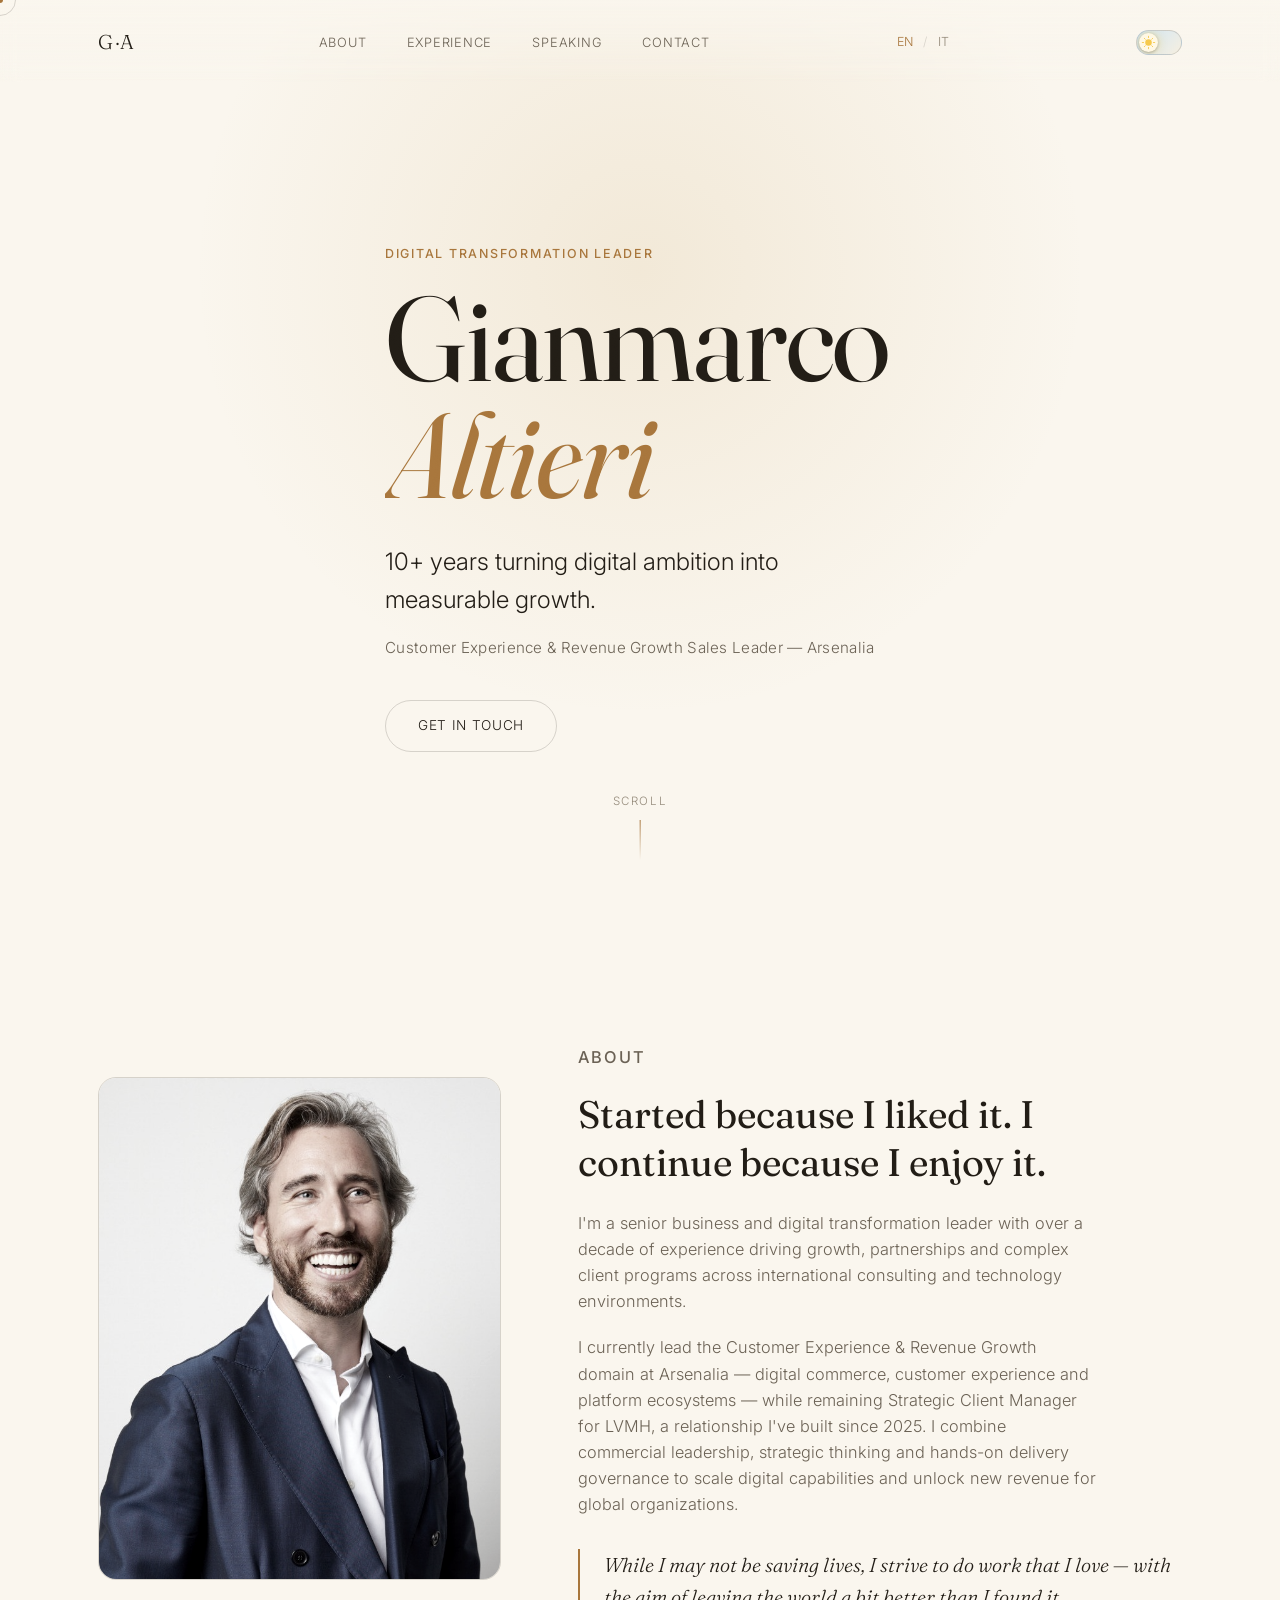
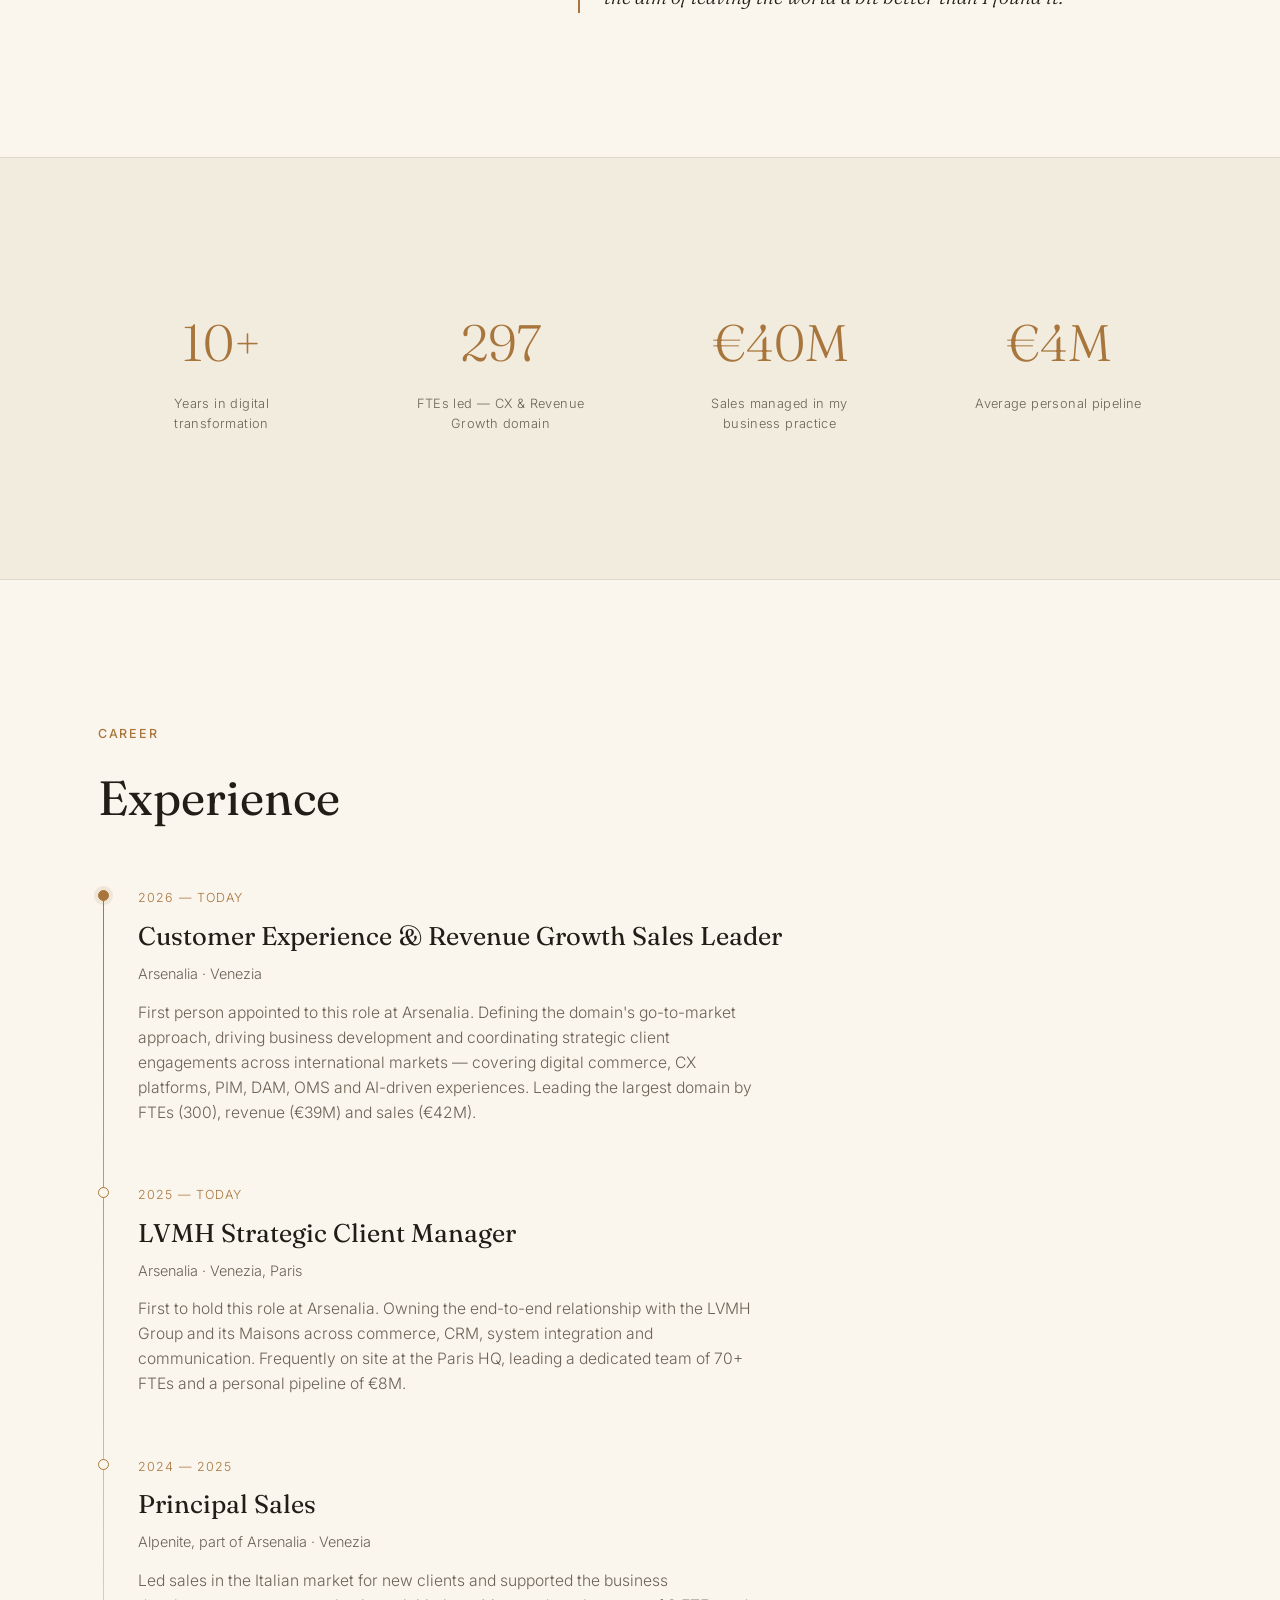
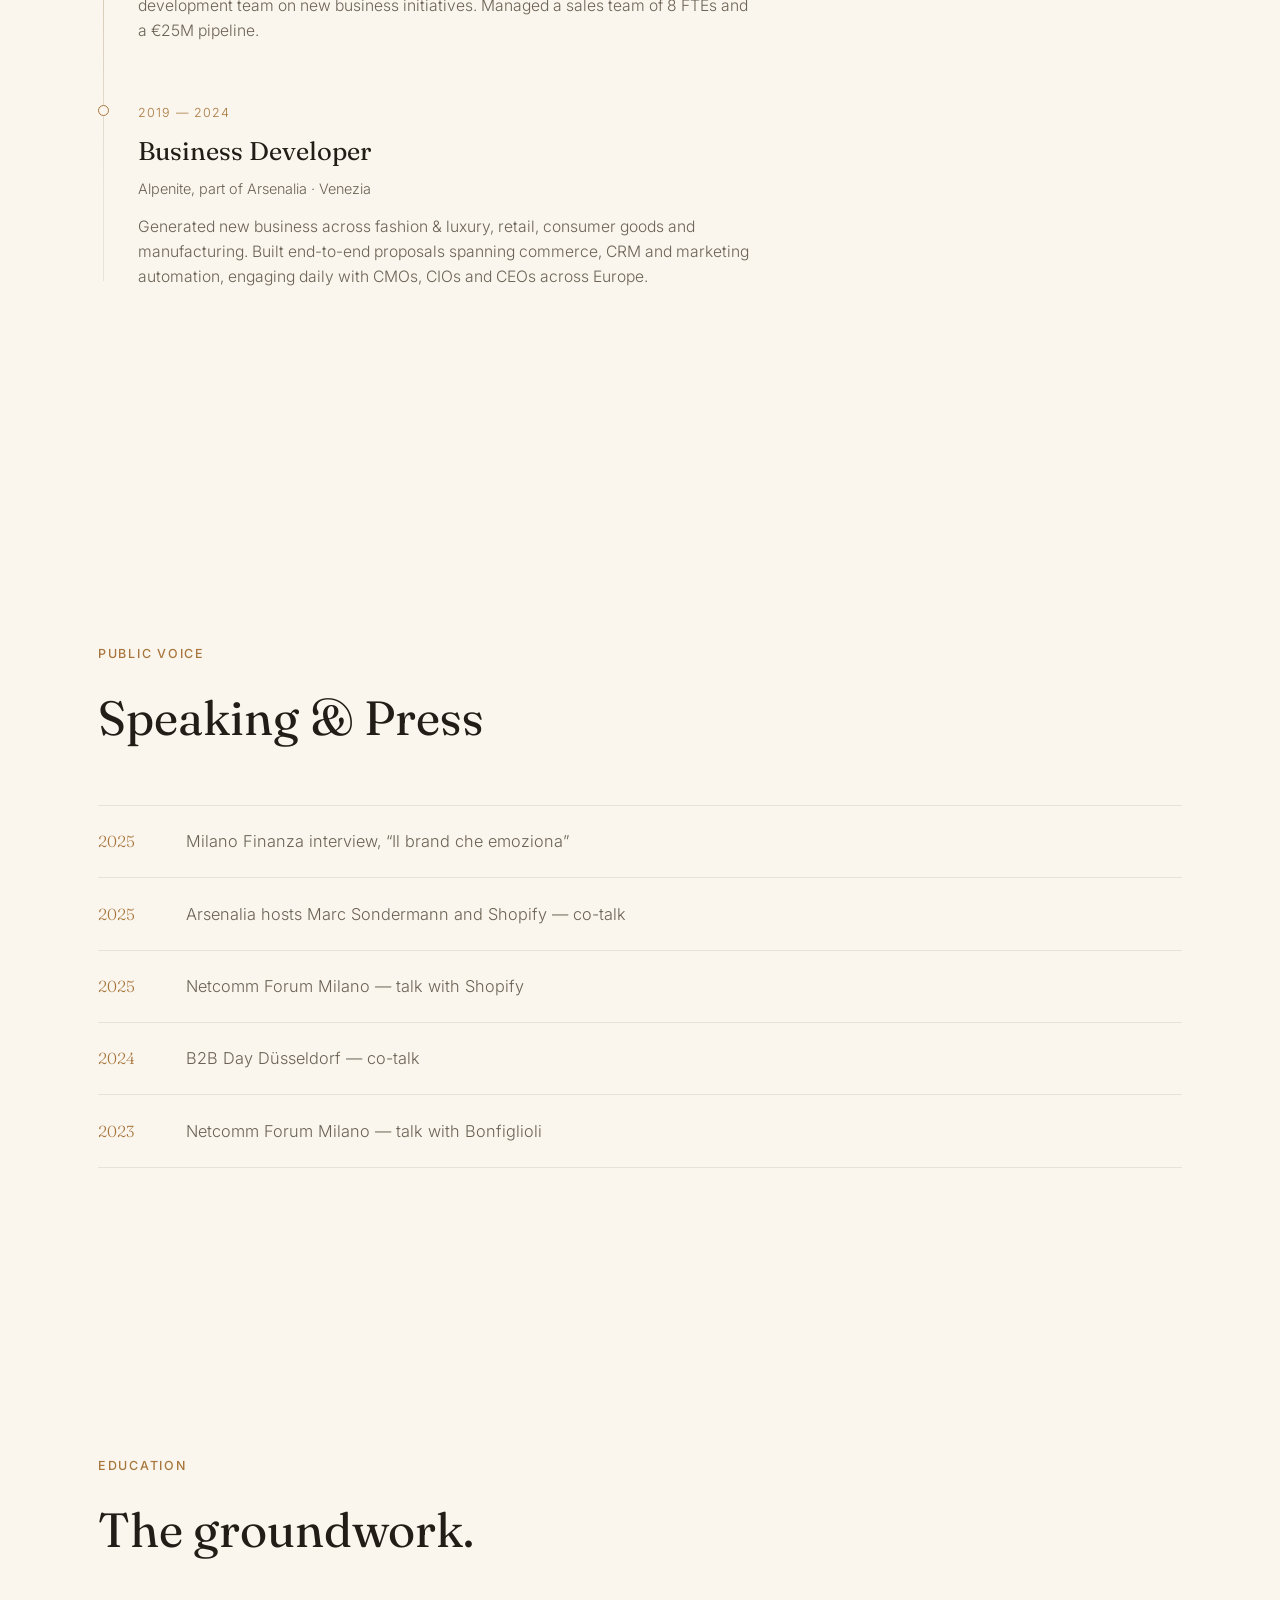
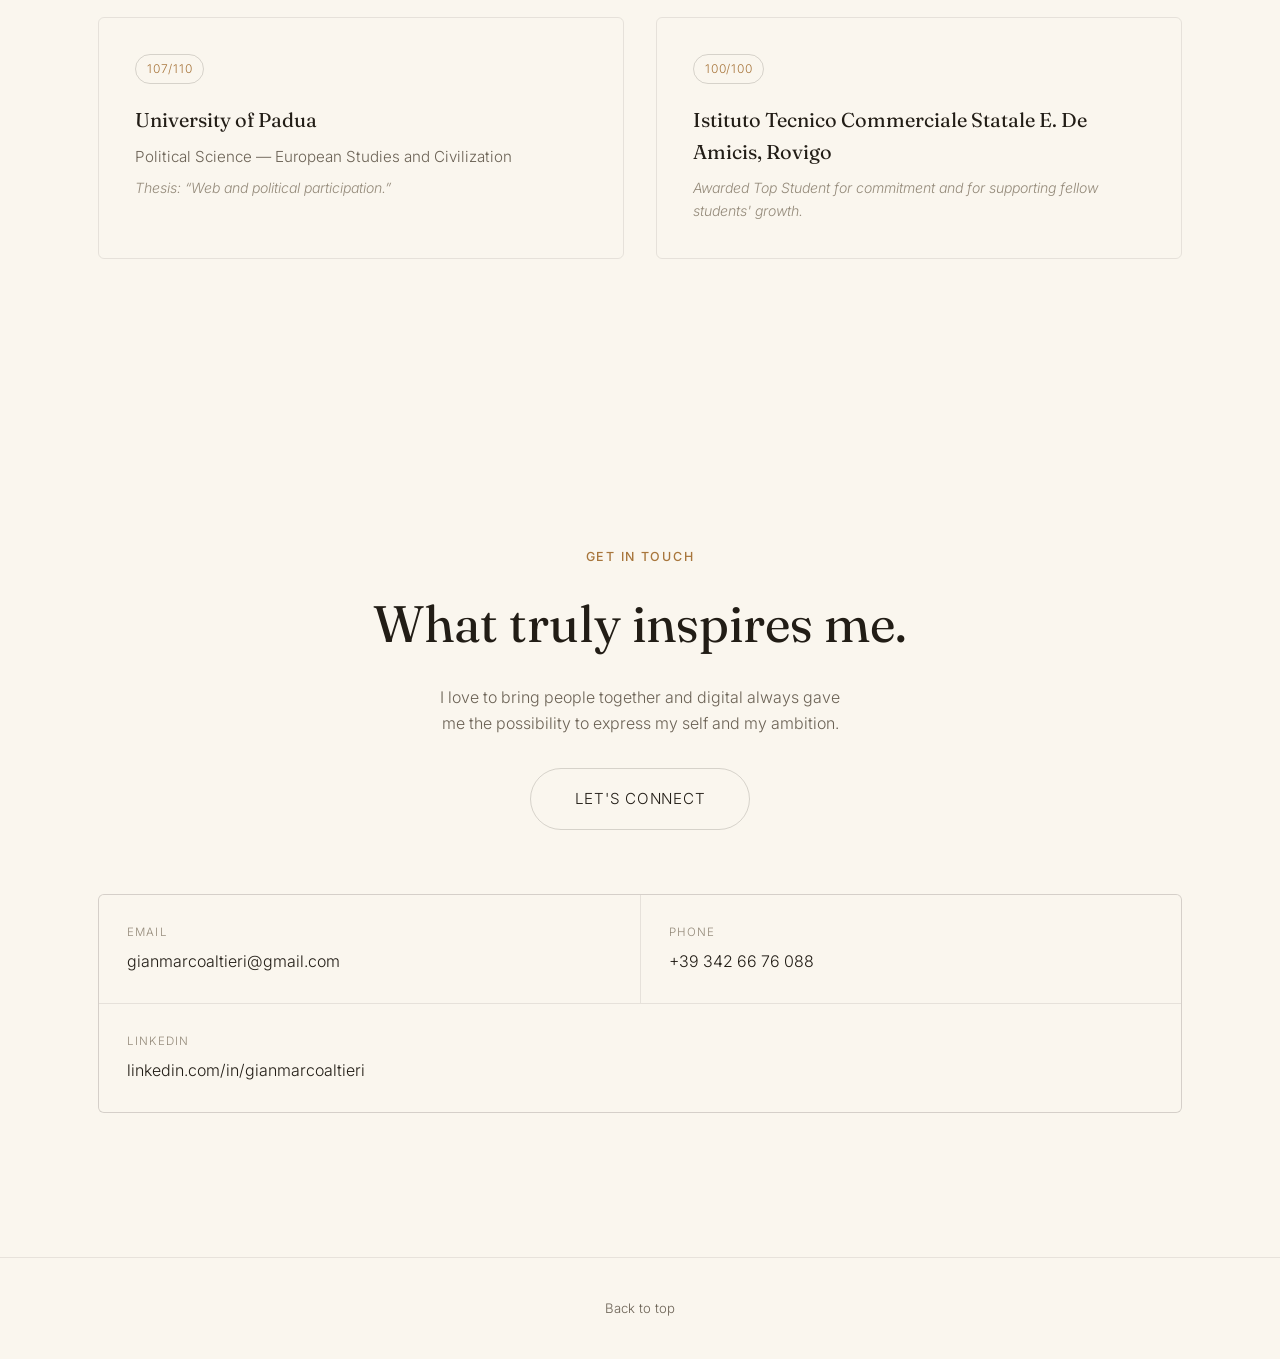
==== index.html @ aa18239d "Footer, theme-toggle animation and copy fine-tuning - Full-width clickable/hoverable footer band ("B" ====
<!doctype html>
<html lang="en">
<head>
<meta charset="UTF-8">
<meta name="viewport" content="width=device-width, initial-scale=1.0">
<title>Gianmarco Altieri — Digital Transformation Leader</title>
<meta name="description" content="Gianmarco Altieri — Senior business and digital transformation leader. Customer Experience & Revenue Growth Sales Leader at Arsenalia, Strategic Client Manager for LVMH.">
<link rel="icon" href="assets/img/favicon.svg" type="image/svg+xml">
<link rel="preconnect" href="https://fonts.googleapis.com">
<link rel="preconnect" href="https://fonts.gstatic.com" crossorigin>
<link href="https://fonts.googleapis.com/css2?family=Fraunces:ital,opsz,wght@0,9..144,300;0,9..144,400;0,9..144,500;0,9..144,600;1,9..144,400;1,9..144,500&family=Inter:wght@300;400;500;600&display=swap" rel="stylesheet">
<link rel="stylesheet" href="assets/css/style.css">
<script>
  (function () {
    var saved = localStorage.getItem("ga_theme");
    var theme = saved || (window.matchMedia("(prefers-color-scheme: light)").matches ? "light" : "dark");
    document.documentElement.setAttribute("data-theme", theme);
  })();
</script>
</head>
<body>

<div id="grain"></div>
<div id="cursor-dot"></div>
<div id="cursor-ring"></div>

<div id="progress-bar"></div>

<header id="site-header">
  <nav class="nav container">
    <a href="#top" class="logo">G·A</a>
    <ul class="nav-links">
      <li><a href="#about" data-i18n="nav.about">About</a></li>
      <li><a href="#experience" data-i18n="nav.experience">Experience</a></li>
      <li><a href="#speaking" data-i18n="nav.speaking">Speaking</a></li>
      <li><a href="#contact" data-i18n="nav.contact">Contact</a></li>
    </ul>
    <div class="lang-switch" role="group" aria-label="Language switch">
      <button type="button" class="lang-btn" data-lang="en">EN</button>
      <span class="lang-sep">/</span>
      <button type="button" class="lang-btn" data-lang="it">IT</button>
    </div>
    <button id="theme-toggle" class="theme-toggle" type="button" aria-label="Toggle color theme" aria-pressed="false">
      <span class="theme-track">
        <span class="theme-stars">
          <i></i><i></i><i></i><i></i>
        </span>
        <span class="theme-thumb">
          <svg class="theme-icon" viewBox="0 0 24 24" width="13" height="13">
            <g class="theme-rays">
              <line x1="12" y1="0.5" x2="12" y2="3"></line>
              <line x1="12" y1="21" x2="12" y2="23.5"></line>
              <line x1="0.5" y1="12" x2="3" y2="12"></line>
              <line x1="21" y1="12" x2="23.5" y2="12"></line>
              <line x1="4.2" y1="4.2" x2="6" y2="6"></line>
              <line x1="18" y1="18" x2="19.8" y2="19.8"></line>
              <line x1="4.2" y1="19.8" x2="6" y2="18"></line>
              <line x1="18" y1="6" x2="19.8" y2="4.2"></line>
            </g>
            <circle class="theme-core" cx="12" cy="12" r="6"></circle>
            <circle class="theme-cutout" cx="12" cy="12" r="6"></circle>
          </svg>
        </span>
      </span>
    </button>
    <button class="nav-toggle" aria-label="Toggle menu" aria-expanded="false">
      <span></span><span></span>
    </button>
  </nav>
</header>

<main id="top">

  <!-- HERO -->
  <section class="hero">
    <div class="hero-glow"></div>
    <div class="container hero-inner">
      <p class="kicker reveal" data-i18n="hero.kicker">Digital Transformation Leader</p>
      <h1 class="hero-title">
        <span class="line" data-split>Gianmarco</span>
        <span class="line accent" data-split>Altieri</span>
      </h1>
      <p class="hero-tagline reveal">
        <span data-i18n="hero.tagline1">10+ years turning digital ambition</span>
        <span data-i18n="hero.tagline2">into measurable growth.</span>
      </p>
      <p class="hero-role reveal" data-i18n="hero.role">Customer Experience &amp; Revenue Growth Sales Leader — Arsenalia</p>
      <div class="hero-actions reveal">
        <a href="#contact" class="btn btn-magnetic" data-i18n="hero.cta">Get in touch</a>
      </div>
    </div>
    <div class="scroll-cue">
      <span data-i18n="hero.scroll">Scroll</span>
      <i></i>
    </div>
  </section>

  <!-- ABOUT -->
  <section id="about" class="section about">
    <div class="container about-grid">
      <div class="about-media reveal">
        <div class="portrait-frame">
          <img src="assets/img/portrait.jpg" alt="Gianmarco Altieri" width="800" height="800">
        </div>
      </div>
      <div class="about-content">
        <p class="kicker reveal" data-i18n="about.kicker">About</p>
        <h2 class="reveal" data-i18n="about.title">Started because I liked it. I continue because I enjoy it.</h2>
        <p class="reveal" data-i18n="about.p1">I'm a senior business and digital transformation leader with over a decade of experience driving growth, partnerships and complex client programs across international consulting and technology environments.</p>
        <p class="reveal" data-i18n="about.p2">I currently lead the Customer Experience &amp; Revenue Growth domain at Arsenalia — digital commerce, customer experience and platform ecosystems — while remaining Strategic Client Manager for LVMH, a relationship I've built since 2025.</p>
        <blockquote class="quote reveal" data-i18n="about.quote">While I may not be saving lives, I strive to do work that I love — with the aim of leaving the world a bit better than I found it.</blockquote>
      </div>
    </div>
  </section>

  <!-- STATS -->
  <section class="section stats">
    <div class="container stats-grid">
      <div class="stat reveal">
        <span class="stat-value" data-value="10" data-suffix="+">0</span>
        <span class="stat-label" data-i18n="stats.years.label">Years in digital transformation</span>
      </div>
      <div class="stat reveal">
        <span class="stat-value" data-value="300">0</span>
        <span class="stat-label" data-i18n="stats.fte.label">FTEs led — CX & Revenue Growth domain</span>
      </div>
      <div class="stat reveal">
        <span class="stat-value" data-prefix="€" data-value="40" data-suffix="M">0</span>
        <span class="stat-label" data-i18n="stats.revenue.label">Sales managed in my business practice</span>
      </div>
      <div class="stat reveal">
        <span class="stat-value" data-prefix="€" data-value="4" data-suffix="M">0</span>
        <span class="stat-label" data-i18n="stats.pipeline.label">Average personal pipeline</span>
      </div>
    </div>
  </section>

  <!-- EXPERIENCE -->
  <section id="experience" class="section experience">
    <div class="container">
      <p class="kicker reveal" data-i18n="exp.kicker">Career</p>
      <h2 class="section-title reveal" data-i18n="exp.title">Experience</h2>

      <div class="timeline">
        <div class="timeline-item reveal">
          <div class="timeline-marker"></div>
          <div class="timeline-content">
            <span class="timeline-period">2026 — Today</span>
            <h3 data-i18n="exp.role1.title">Customer Experience &amp; Revenue Growth Sales Leader</h3>
            <p class="timeline-company">Arsenalia · Venezia</p>
            <p class="timeline-desc" data-i18n="exp.role1.desc">…</p>
          </div>
        </div>

        <div class="timeline-item reveal">
          <div class="timeline-marker"></div>
          <div class="timeline-content">
            <span class="timeline-period">2025 — Today</span>
            <h3 data-i18n="exp.role2.title">LVMH Strategic Client Manager</h3>
            <p class="timeline-company">Arsenalia · Venezia, Paris</p>
            <p class="timeline-desc" data-i18n="exp.role2.desc">…</p>
          </div>
        </div>

        <div class="timeline-item reveal">
          <div class="timeline-marker"></div>
          <div class="timeline-content">
            <span class="timeline-period">2024 — 2025</span>
            <h3 data-i18n="exp.role3.title">Principal Sales</h3>
            <p class="timeline-company">Alpenite, part of Arsenalia · Venezia</p>
            <p class="timeline-desc" data-i18n="exp.role3.desc">…</p>
          </div>
        </div>

        <div class="timeline-item reveal">
          <div class="timeline-marker"></div>
          <div class="timeline-content">
            <span class="timeline-period">2019 — 2024</span>
            <h3 data-i18n="exp.role4.title">Business Developer</h3>
            <p class="timeline-company">Alpenite, part of Arsenalia · Venezia</p>
            <p class="timeline-desc" data-i18n="exp.role4.desc">…</p>
          </div>
        </div>
      </div>

      <button class="earlier-toggle reveal" id="earlier-toggle" aria-expanded="false" data-i18n="exp.earlierShow">
        Show earlier roles
      </button>

      <ul class="earlier-list" id="earlier-list" hidden>
        <li><span class="earlier-year">2018</span><span class="earlier-title" data-i18n="exp.earlier.e1">Operations Manager</span><span class="earlier-company">Boraso</span></li>
        <li><span class="earlier-year">2017</span><span class="earlier-title" data-i18n="exp.earlier.e2">Digital Project Manager</span><span class="earlier-company">Codognotto</span></li>
        <li><span class="earlier-year">2016</span><span class="earlier-title" data-i18n="exp.earlier.e3">Digital Project Manager</span><span class="earlier-company">H-ART AKQA, part of WPP — Ducati</span></li>
        <li><span class="earlier-year">2014–15</span><span class="earlier-title" data-i18n="exp.earlier.e4">Digital Project Manager</span><span class="earlier-company">Life Interaction, part of H-FARM</span></li>
        <li><span class="earlier-year">2013–14</span><span class="earlier-title" data-i18n="exp.earlier.e5">Interaction Designer</span><span class="earlier-company">H-FARM</span></li>
        <li><span class="earlier-year">2012–13</span><span class="earlier-title" data-i18n="exp.earlier.e6">Web Strategist</span><span class="earlier-company">H-Enable, part of H-FARM</span></li>
        <li><span class="earlier-year">2011–12</span><span class="earlier-title" data-i18n="exp.earlier.e7">Web Strategist</span><span class="earlier-company">Masarà Group</span></li>
        <li><span class="earlier-year">2011–12</span><span class="earlier-title" data-i18n="exp.earlier.e8">Co-Founder</span><span class="earlier-company">RovigoDuePuntoZero</span></li>
        <li><span class="earlier-year">2010–12</span><span class="earlier-title" data-i18n="exp.earlier.e9">Owner</span><span class="earlier-company">Sofisticamente</span></li>
        <li><span class="earlier-year">2010–11</span><span class="earlier-title" data-i18n="exp.earlier.e10">Content Creator</span><span class="earlier-company">Skimbu</span></li>
        <li><span class="earlier-year">2008</span><span class="earlier-title" data-i18n="exp.earlier.e11">Back Office Loans</span><span class="earlier-company">Banca Adige Po</span></li>
      </ul>
    </div>
  </section>

  <!-- SPEAKING -->
  <section id="speaking" class="section speaking">
    <div class="container">
      <p class="kicker reveal" data-i18n="speaking.kicker">Public voice</p>
      <h2 class="section-title reveal" data-i18n="speaking.title">Speaking &amp; Press</h2>
      <ul class="speaking-list">
        <li class="reveal"><span class="speaking-year">2025</span><span data-i18n="speaking.s1">Milano Finanza interview, “Il brand che emoziona”</span></li>
        <li class="reveal"><span class="speaking-year">2025</span><span data-i18n="speaking.s2">Arsenalia hosts Marc Sondermann and Shopify — co-talk</span></li>
        <li class="reveal"><span class="speaking-year">2025</span><span data-i18n="speaking.s3">Netcomm Forum Milano — talk with Shopify</span></li>
        <li class="reveal"><span class="speaking-year">2024</span><span data-i18n="speaking.s4">B2B Day Düsseldorf — co-talk</span></li>
        <li class="reveal"><span class="speaking-year">2023</span><span data-i18n="speaking.s5">Netcomm Forum Milano — talk with Bonfiglioli</span></li>
      </ul>
    </div>
  </section>

  <!-- EDUCATION -->
  <section id="education" class="section education">
    <div class="container">
      <p class="kicker reveal" data-i18n="edu.kicker">Education</p>
      <h2 class="section-title reveal" data-i18n="edu.title">Education</h2>
      <div class="edu-grid">
        <div class="edu-card reveal">
          <span class="edu-grade">107/110</span>
          <h3>University of Padua</h3>
          <p class="edu-degree" data-i18n="edu.edu1.degree">Political Science — European Studies and Civilization</p>
          <p class="edu-note" data-i18n="edu.edu1.note">Thesis: “Web and political participation.”</p>
        </div>
        <div class="edu-card reveal">
          <span class="edu-grade">100/100</span>
          <h3>Istituto Tecnico Commerciale Statale E. De Amicis, Rovigo</h3>
          <p class="edu-note" data-i18n="edu.edu2.note">Awarded Top Student for commitment and for supporting fellow students' growth.</p>
        </div>
      </div>
    </div>
  </section>

  <!-- CONTACT -->
  <section id="contact" class="section contact">
    <div class="container contact-inner">
      <p class="kicker reveal" data-i18n="contact.kicker">Get in touch</p>
      <h2 class="reveal" data-i18n="contact.title">Let's create something valuable together.</h2>
      <p class="contact-sub reveal" data-i18n="contact.sub">Open to conversations about digital commerce, customer experience and growth partnerships.</p>
      <a href="mailto:gianmarcoaltieri@gmail.com?subject=New%20contact%20request%20from%20gianmarcoaltieri.com" class="btn btn-large btn-magnetic reveal" data-i18n="contact.cta">Let's connect</a>

      <div class="contact-links reveal">
        <a href="mailto:gianmarcoaltieri@gmail.com">
          <span class="contact-label" data-i18n="contact.emailLabel">Email</span>
          <span class="contact-value">gianmarcoaltieri@gmail.com</span>
        </a>
        <a href="tel:+393426676088" id="phone-link">
          <span class="contact-label" data-i18n="contact.phoneLabel">Phone</span>
          <span class="contact-value">+39 342 66 76 088</span>
        </a>
        <a href="https://www.linkedin.com/in/gianmarcoaltieri/" target="_blank" rel="noopener" class="contact-links-full">
          <span class="contact-label" data-i18n="contact.linkedinLabel">LinkedIn</span>
          <span class="contact-value">linkedin.com/in/gianmarcoaltieri</span>
        </a>
      </div>
    </div>
  </section>

</main>

<footer class="site-footer">
  <a href="#top" class="footer-back" data-i18n="footer.back">Back to top</a>
</footer>

<script src="assets/js/content.js"></script>
<script src="assets/js/main.js"></script>
</body>
</html>
---- assets/css/style.css ----
/* ---------- Reset & base ---------- */
*, *::before, *::after { box-sizing: border-box; margin: 0; padding: 0; }
html { scroll-behavior: smooth; }
img { max-width: 100%; display: block; }
a { color: inherit; text-decoration: none; }
ul { list-style: none; }
button { font: inherit; background: none; border: none; cursor: pointer; color: inherit; }

:root {
  --bg: #0c0b0a;
  --bg-rgb: 12, 11, 10;
  --bg-alt: #121110;
  --surface: #17150f;
  --text: #f3ede1;
  --text-dim: #a99f8d;
  --text-dimmer: #756c5e;
  --accent: #c9a463;
  --accent-soft: rgba(201, 164, 99, 0.14);
  --line: rgba(243, 237, 225, 0.1);
  --line-strong: rgba(243, 237, 225, 0.18);
  --serif: "Fraunces", Georgia, serif;
  --sans: "Inter", -apple-system, BlinkMacSystemFont, sans-serif;
  --container: 1180px;
}

:root[data-theme="light"] {
  --bg: #faf6ee;
  --bg-rgb: 250, 246, 238;
  --bg-alt: #f2ecdf;
  --surface: #ffffff;
  --text: #221d16;
  --text-dim: #6b6255;
  --text-dimmer: #948a7a;
  --accent: #a8763c;
  --accent-soft: rgba(168, 118, 60, 0.12);
  --line: rgba(34, 29, 22, 0.09);
  --line-strong: rgba(34, 29, 22, 0.16);
}

body {
  background: var(--bg);
  color: var(--text);
  font-family: var(--sans);
  font-weight: 300;
  line-height: 1.6;
  -webkit-font-smoothing: antialiased;
  overflow-x: hidden;
  transition: background-color .5s ease, color .5s ease;
}

body, body * {
  transition-property: background-color, border-color, color, box-shadow;
  transition-duration: .5s;
  transition-timing-function: ease;
}

::selection { background: var(--accent); color: #000; }
::-moz-selection { background: var(--accent); color: #000; }

.container {
  max-width: var(--container);
  margin: 0 auto;
  padding: 0 clamp(1.5rem, 5vw, 3rem);
}

/* film grain overlay */
#grain {
  position: fixed; inset: 0; pointer-events: none; z-index: 40;
  opacity: 0.035; mix-blend-mode: overlay;
  background-image: url("data:image/svg+xml,%3Csvg xmlns='http://www.w3.org/2000/svg' width='120' height='120'%3E%3Cfilter id='n'%3E%3CfeTurbulence type='fractalNoise' baseFrequency='0.9' numOctaves='2' stitchTiles='stitch'/%3E%3C/filter%3E%3Crect width='100%25' height='100%25' filter='url(%23n)'/%3E%3C/svg%3E");
}

/* ---------- Cursor ---------- */
#cursor-dot, #cursor-ring {
  position: fixed; top: 0; left: 0; pointer-events: none !important; z-index: 60;
  border-radius: 50%; transform: translate(-50%, -50%);
  transition: opacity .3s;
}
#cursor-dot { width: 6px; height: 6px; background: var(--accent); opacity: 0; }
#cursor-ring { width: 32px; height: 32px; border: 1px solid var(--line-strong); opacity: 0; transition: opacity .3s, width .25s, height .25s, background .25s; }
.has-cursor #cursor-dot, .has-cursor #cursor-ring { opacity: 1; }
#cursor-ring.hover { width: 56px; height: 56px; background: var(--accent-soft); border-color: var(--accent); }

/* ---------- Progress bar ---------- */
#progress-bar {
  position: fixed; top: 0; left: 0; height: 2px; width: 0%;
  background: linear-gradient(90deg, var(--accent), #efd9a8);
  z-index: 55; transition: width .1s linear;
}

/* ---------- Header ---------- */
#site-header {
  position: fixed; top: 0; left: 0; right: 0; z-index: 50;
  padding-top: 2px;
  background: linear-gradient(to bottom, rgba(var(--bg-rgb), 0.85), rgba(var(--bg-rgb), 0));
  backdrop-filter: blur(10px);
}
.nav {
  display: flex; align-items: center; justify-content: space-between;
  padding-top: 1.5rem; padding-bottom: 1.5rem;
}
.logo {
  font-family: var(--serif); font-size: 1.25rem; letter-spacing: 0.08em; color: var(--text);
}
.nav-links { display: flex; gap: 2.5rem; }
.nav-links a {
  font-size: 0.8rem; letter-spacing: 0.06em; text-transform: uppercase; color: var(--text-dim);
  position: relative; padding-bottom: 4px;
}
.nav-links a::after {
  content: ""; position: absolute; left: 0; bottom: 0; width: 0; height: 1px; background: var(--accent);
  transition: width .3s ease;
}
.nav-links a:hover { color: var(--text); }
.nav-links a:hover::after { width: 100%; }

.lang-switch { display: flex; align-items: center; gap: 0.4rem; font-size: 0.78rem; letter-spacing: 0.05em; }
.lang-btn { color: var(--text-dimmer); padding: 4px; transition: color .25s; }
.lang-btn.active { color: var(--accent); }
.lang-sep { color: var(--line-strong); }

/* ---------- Theme toggle ---------- */
.theme-toggle {
  padding: 0; border-radius: 999px; flex-shrink: 0;
  -webkit-tap-highlight-color: transparent;
  touch-action: none;
  cursor: grab;
}
.theme-toggle:active { cursor: grabbing; }
.theme-track {
  position: relative; display: block; width: 46px; height: 25px; border-radius: 999px;
  border: 1px solid var(--line-strong); overflow: hidden;
  background: linear-gradient(135deg, #cfe6f7 0%, #f6efe0 100%);
  transition: background .6s ease, border-color .6s ease;
}
:root[data-theme="dark"] .theme-track,
:root:not([data-theme]) .theme-track {
  background: linear-gradient(135deg, #171c2c 0%, #0a0912 100%);
}

.theme-stars { position: absolute; inset: 0; opacity: 0; transition: opacity .5s ease .05s; }
:root[data-theme="dark"] .theme-stars { opacity: 1; }
.theme-stars i {
  position: absolute; width: 2px; height: 2px; background: #fff; border-radius: 50%; opacity: .85;
}
.theme-stars i:nth-child(1) { top: 5px; left: 8px; }
.theme-stars i:nth-child(2) { top: 14px; left: 14px; width: 1.5px; height: 1.5px; }
.theme-stars i:nth-child(3) { top: 8px; left: 20px; width: 1.5px; height: 1.5px; }
.theme-stars i:nth-child(4) { top: 17px; left: 6px; width: 1px; height: 1px; }

.theme-thumb {
  position: absolute; top: 2.5px; left: 2.5px; width: 19px; height: 19px; border-radius: 50%;
  background: #fff8e4;
  box-shadow: 0 1px 3px rgba(0,0,0,0.25), 0 0 10px 1px rgba(246, 201, 76, 0.45);
  display: flex; align-items: center; justify-content: center;
  transform: translateX(0) rotate(0deg);
  transition: transform .6s cubic-bezier(.65,-0.25,.28,1.3), background .6s ease, box-shadow .6s ease;
}
:root[data-theme="dark"] .theme-thumb,
:root:not([data-theme]) .theme-thumb {
  transform: translateX(21px) rotate(-70deg);
  background: #e3e6ee;
  box-shadow: 0 1px 3px rgba(0,0,0,0.4), 0 0 8px 0 rgba(255,255,255,0.18);
}

.theme-icon { overflow: visible; }
.theme-core { fill: #f6c94c; transition: fill .6s ease; }
:root[data-theme="dark"] .theme-core,
:root:not([data-theme]) .theme-core { fill: #cfd3da; }

.theme-cutout {
  fill: #f8f2e2;
  transform-origin: 12px 12px;
  transform: translate(7px, -7px) scale(0);
  transition: transform .6s cubic-bezier(.65,-0.25,.28,1.3), fill .6s ease;
}
:root[data-theme="dark"] .theme-cutout,
:root:not([data-theme]) .theme-cutout {
  fill: #171c2c;
  transform: translate(3.4px, -3px) scale(1);
}

.theme-rays {
  transform-origin: 12px 12px;
  transition: opacity .4s ease, transform .5s cubic-bezier(.4,0,.2,1);
}
.theme-rays line {
  stroke: #f6c94c; stroke-width: 1.6px; stroke-linecap: round;
  transition: stroke .6s ease;
}
:root[data-theme="dark"] .theme-rays,
:root:not([data-theme]) .theme-rays {
  opacity: 0; transform: scale(0.4) rotate(-90deg);
}

.nav-toggle { display: none; flex-direction: column; gap: 5px; width: 24px; position: relative; z-index: 2; }
.nav-toggle span { display: block; height: 1px; background: var(--text); width: 100%; transition: transform .3s, opacity .3s; }
.nav-toggle.open span:first-child { transform: translateY(3px) rotate(45deg); }
.nav-toggle.open span:last-child { transform: translateY(-3px) rotate(-45deg); }

/* ---------- Typography helpers ---------- */
.kicker {
  font-size: 0.78rem; letter-spacing: 0.14em; text-transform: uppercase; color: var(--accent);
  margin-bottom: 1rem; font-weight: 500;
}
.section-title { font-family: var(--serif); font-weight: 400; font-size: clamp(2rem, 4vw, 3rem); margin-bottom: 3rem; }
h2 { font-family: var(--serif); font-weight: 400; }

/* ---------- Language switch transition ---------- */
/* (raised specificity via "body" so this reliably wins over .reveal's transition on shared elements) */
body [data-i18n] {
  transition: opacity .32s cubic-bezier(.4,0,.2,1), filter .32s cubic-bezier(.4,0,.2,1), transform .32s cubic-bezier(.4,0,.2,1);
}
body [data-i18n].i18n-out {
  opacity: 0; filter: blur(4px); transform: translateY(5px);
}

/* ---------- Reveal animation ---------- */
.reveal { opacity: 0; transform: translateY(28px); filter: blur(4px); transition: opacity .9s cubic-bezier(.16,1,.3,1), transform .9s cubic-bezier(.16,1,.3,1), filter .9s cubic-bezier(.16,1,.3,1); }
.reveal.in-view { opacity: 1; transform: translateY(0); filter: blur(0); }

/* ---------- Hero ---------- */
.hero {
  position: relative; min-height: 100dvh; display: flex; align-items: center;
  overflow: hidden;
}
.hero-glow {
  position: absolute; top: -20%; left: 50%; transform: translateX(-50%);
  width: 900px; height: 900px; border-radius: 50%;
  background: radial-gradient(circle, rgba(201,164,99,0.16) 0%, rgba(201,164,99,0) 70%);
  pointer-events: none;
}
.hero-inner { position: relative; z-index: 2; padding-top: 6rem; }
.hero-title {
  font-family: var(--serif); font-weight: 400;
  font-size: clamp(3rem, 10vw, 7.5rem); line-height: 0.98; letter-spacing: -0.01em;
  margin: 0.5rem 0 1.75rem;
}
.hero-title .line { display: block; overflow: hidden; }
.hero-title .line span, .hero-title .line { }
.hero-title .accent { color: var(--accent); font-style: italic; }

.hero-title .line[data-split] {
  opacity: 0; transform: translateY(100%);
  transition: opacity .9s cubic-bezier(.16,1,.3,1), transform 1s cubic-bezier(.16,1,.3,1);
}
.hero-title .line[data-split].in-view { opacity: 1; transform: translateY(0); }
.hero-title .line:nth-child(2)[data-split] { transition-delay: .12s; }

.hero-tagline { font-size: clamp(1.1rem, 2vw, 1.5rem); color: var(--text); max-width: 34ch; font-weight: 300; }
.hero-tagline span::after { content: " "; }
.hero-role { color: var(--text-dim); margin-top: 1rem; font-size: 0.95rem; letter-spacing: 0.02em; }
.hero-actions { margin-top: 2.5rem; }

.btn {
  display: inline-block; padding: 0.9rem 2rem; border: 1px solid var(--line-strong); border-radius: 999px;
  font-size: 0.85rem; letter-spacing: 0.05em; text-transform: uppercase; color: var(--text);
  transition: border-color .3s, background .3s, color .3s;
  position: relative;
}
.btn:hover { border-color: var(--accent); color: var(--accent); }
.btn-large { padding: 1.1rem 2.75rem; font-size: 0.95rem; margin-top: 2rem; }

.scroll-cue {
  position: absolute; bottom: 2.5rem; left: 50%; transform: translateX(-50%);
  display: flex; flex-direction: column; align-items: center; gap: 0.6rem;
  font-size: 0.72rem; letter-spacing: 0.14em; text-transform: uppercase; color: var(--text-dimmer);
}
.scroll-cue i {
  width: 1px; height: 40px; background: linear-gradient(to bottom, var(--accent), transparent);
  position: relative; overflow: hidden;
}
.scroll-cue i::after {
  content: ""; position: absolute; top: -100%; left: 0; width: 100%; height: 100%;
  background: linear-gradient(to bottom, transparent, var(--text));
  animation: scrollcue 2.2s ease-in-out infinite;
}
@keyframes scrollcue { 0% { top: -100%; } 60%, 100% { top: 100%; } }

/* ---------- Section base ---------- */
.section { padding: clamp(5rem, 12vw, 9rem) 0; }

/* ---------- About ---------- */
.about-grid { display: grid; grid-template-columns: 0.8fr 1.2fr; gap: clamp(2.5rem, 6vw, 6rem); align-items: center; }
.portrait-frame {
  position: relative; border-radius: 18px; overflow: hidden; aspect-ratio: 4/5;
  border: 1px solid var(--line-strong);
}
.portrait-frame img {
  width: 100%; height: 100%; object-fit: cover; object-position: top center;
  filter: grayscale(0.55) contrast(1.05); transition: filter .6s ease, transform .6s ease;
}
.portrait-frame:hover img { filter: grayscale(0) contrast(1.05); transform: scale(1.03); }
.portrait-frame::before {
  content: ""; position: absolute; inset: 0; border: 1px solid var(--accent); border-radius: 10px;
  margin: 14px; pointer-events: none; opacity: 0.5;
}
.about-content h2 { font-size: clamp(1.7rem, 3vw, 2.5rem); margin-bottom: 1.5rem; line-height: 1.25; }
.about-content p { color: var(--text-dim); margin-bottom: 1.25rem; font-size: 1.02rem; max-width: 52ch; }
.quote {
  font-family: var(--serif); font-style: italic; font-size: 1.25rem; color: var(--text);
  border-left: 2px solid var(--accent); padding-left: 1.5rem; margin-top: 2rem; max-width: 46ch;
}

/* ---------- Stats ---------- */
.stats { border-top: 1px solid var(--line); border-bottom: 1px solid var(--line); background: var(--bg-alt); }
.stats-grid { display: grid; grid-template-columns: repeat(4, 1fr); gap: 3rem 2rem; }
.stat { text-align: center; }
.stat-value { display: block; font-family: var(--serif); font-size: clamp(2.2rem, 5vw, 3.2rem); color: var(--accent); }
.stat-label { display: block; margin-top: 0.6rem; font-size: 0.8rem; color: var(--text-dim); letter-spacing: 0.03em; max-width: 22ch; margin-inline: auto; }

/* ---------- Experience / Timeline ---------- */
.timeline { position: relative; margin-top: 2rem; padding-left: 2.5rem; }
.timeline::before {
  content: ""; position: absolute; left: 5px; top: 8px; bottom: 8px; width: 1px;
  background: linear-gradient(to bottom, var(--accent), var(--line) 90%);
}
.timeline-item { position: relative; padding-bottom: 3.5rem; }
.timeline-item:last-child { padding-bottom: 0; }
.timeline-marker {
  position: absolute; left: -2.5rem; top: 6px; width: 11px; height: 11px; border-radius: 50%;
  background: var(--bg); border: 1px solid var(--accent);
}
.timeline-item:first-child .timeline-marker { background: var(--accent); box-shadow: 0 0 0 4px var(--accent-soft); }
.timeline-period { font-size: 0.78rem; letter-spacing: 0.08em; text-transform: uppercase; color: var(--accent); }
.timeline-content h3 { font-family: var(--serif); font-weight: 400; font-size: clamp(1.25rem, 2.2vw, 1.6rem); margin-top: 0.4rem; }
.timeline-company { color: var(--text-dim); font-size: 0.9rem; margin-top: 0.3rem; }
.timeline-desc { color: var(--text-dim); margin-top: 0.9rem; max-width: 62ch; font-size: 0.98rem; }

.earlier-toggle {
  margin-top: 2.5rem; margin-left: 2.5rem; font-size: 0.85rem; letter-spacing: 0.04em; color: var(--text-dim);
  border-bottom: 1px solid var(--line-strong); padding-bottom: 4px; transition: color .3s, border-color .3s;
}
.earlier-toggle:hover { color: var(--accent); border-color: var(--accent); }

.earlier-list { margin-top: 2rem; margin-left: 2.5rem; border-top: 1px solid var(--line); }
.earlier-list li {
  display: flex; gap: 1.5rem; align-items: baseline; padding: 1rem 0; border-bottom: 1px solid var(--line);
  font-size: 0.92rem; flex-wrap: wrap;
}
.earlier-year { color: var(--accent); font-size: 0.78rem; width: 4.5rem; flex-shrink: 0; }
.earlier-title { color: var(--text); min-width: 12rem; }
.earlier-company { color: var(--text-dimmer); }

/* ---------- Speaking ---------- */
.speaking-list { border-top: 1px solid var(--line); }
.speaking-list li {
  display: flex; gap: 2rem; align-items: baseline; padding: 1.4rem 0; border-bottom: 1px solid var(--line);
  font-size: 1.02rem; color: var(--text-dim);
}
.speaking-year { font-family: var(--serif); color: var(--accent); font-size: 1rem; width: 3.5rem; flex-shrink: 0; }
.speaking-list li:hover { color: var(--text); }

/* ---------- Education ---------- */
.edu-grid { display: grid; grid-template-columns: repeat(2, 1fr); gap: 2rem; }
.edu-card { border: 1px solid var(--line); padding: 2.25rem; border-radius: 6px; position: relative; }
.edu-grade {
  display: inline-block; font-size: 0.75rem; letter-spacing: 0.06em; color: var(--accent);
  border: 1px solid var(--line-strong); padding: 0.3rem 0.7rem; border-radius: 999px; margin-bottom: 1.2rem;
}
.edu-card h3 { font-family: var(--serif); font-weight: 400; font-size: 1.25rem; margin-bottom: 0.6rem; }
.edu-degree { color: var(--text-dim); font-size: 0.95rem; margin-bottom: 0.5rem; }
.edu-note { color: var(--text-dimmer); font-size: 0.88rem; font-style: italic; }

/* ---------- Contact ---------- */
.contact { text-align: center; }
.contact-inner h2 { font-size: clamp(2rem, 5vw, 3.2rem); max-width: 18ch; margin: 0 auto; }
.contact-sub { color: var(--text-dim); max-width: 42ch; margin: 1.25rem auto 0; }
.contact-links { margin-top: 4rem; display: grid; grid-template-columns: repeat(2, 1fr); gap: 1px; background: var(--line); border: 1px solid var(--line); border-radius: 6px; overflow: hidden; }
.contact-links a { background: var(--bg); padding: 1.75rem; text-align: left; transition: background .3s; }
.contact-links a:hover { background: var(--surface); }
.contact-links-full { grid-column: 1 / -1; }
.contact-label { display: block; font-size: 0.72rem; letter-spacing: 0.1em; text-transform: uppercase; color: var(--text-dimmer); margin-bottom: 0.5rem; }
.contact-value { display: block; font-size: 1rem; color: var(--text); }
/* ---------- Footer ---------- */
.site-footer { border-top: 1px solid var(--line); }
.site-footer .footer-back {
  display: flex; align-items: center; justify-content: center;
  width: 100%; padding: 2.5rem 0;
  font-size: 0.82rem; color: var(--text-dim);
  /* higher specificity than "body [data-i18n]" so the hover fade isn't
     clobbered by the language-switch transition on the same element */
  transition: background .3s ease, color .3s ease,
    opacity .32s cubic-bezier(.4,0,.2,1), filter .32s cubic-bezier(.4,0,.2,1), transform .32s cubic-bezier(.4,0,.2,1);
}
.site-footer .footer-back:hover { background: var(--surface); color: var(--accent); }

/* ---------- Responsive ---------- */
@media (max-width: 860px) {
  .nav-links, .lang-switch { display: none; }
  .nav-toggle { display: flex; }
  .about-grid { grid-template-columns: 1fr; }
  .portrait-frame { max-width: 320px; margin: 0 auto; }
  .stats-grid { grid-template-columns: repeat(2, 1fr); }
  .edu-grid { grid-template-columns: 1fr; }
  .contact-links { grid-template-columns: 1fr; }
  .timeline, .earlier-toggle, .earlier-list { padding-left: 1.5rem; margin-left: 1.5rem; }
}

@media (max-width: 520px) {
  .stats-grid { grid-template-columns: 1fr; }
}

/* ---------- Theme view-transition: top-down cascade ---------- */
@supports (view-transition-name: root) {
  ::view-transition-old(root) { animation: none; }
  ::view-transition-new(root) {
    animation: theme-reveal .2s cubic-bezier(.4, 0, .2, 1);
  }
  @keyframes theme-reveal {
    from { clip-path: inset(0 0 100% 0); }
    to { clip-path: inset(0 0 0% 0); }
  }
}

@media (prefers-reduced-motion: reduce) {
  * { animation-duration: 0.001ms !important; transition-duration: 0.001ms !important; scroll-behavior: auto !important; }
}
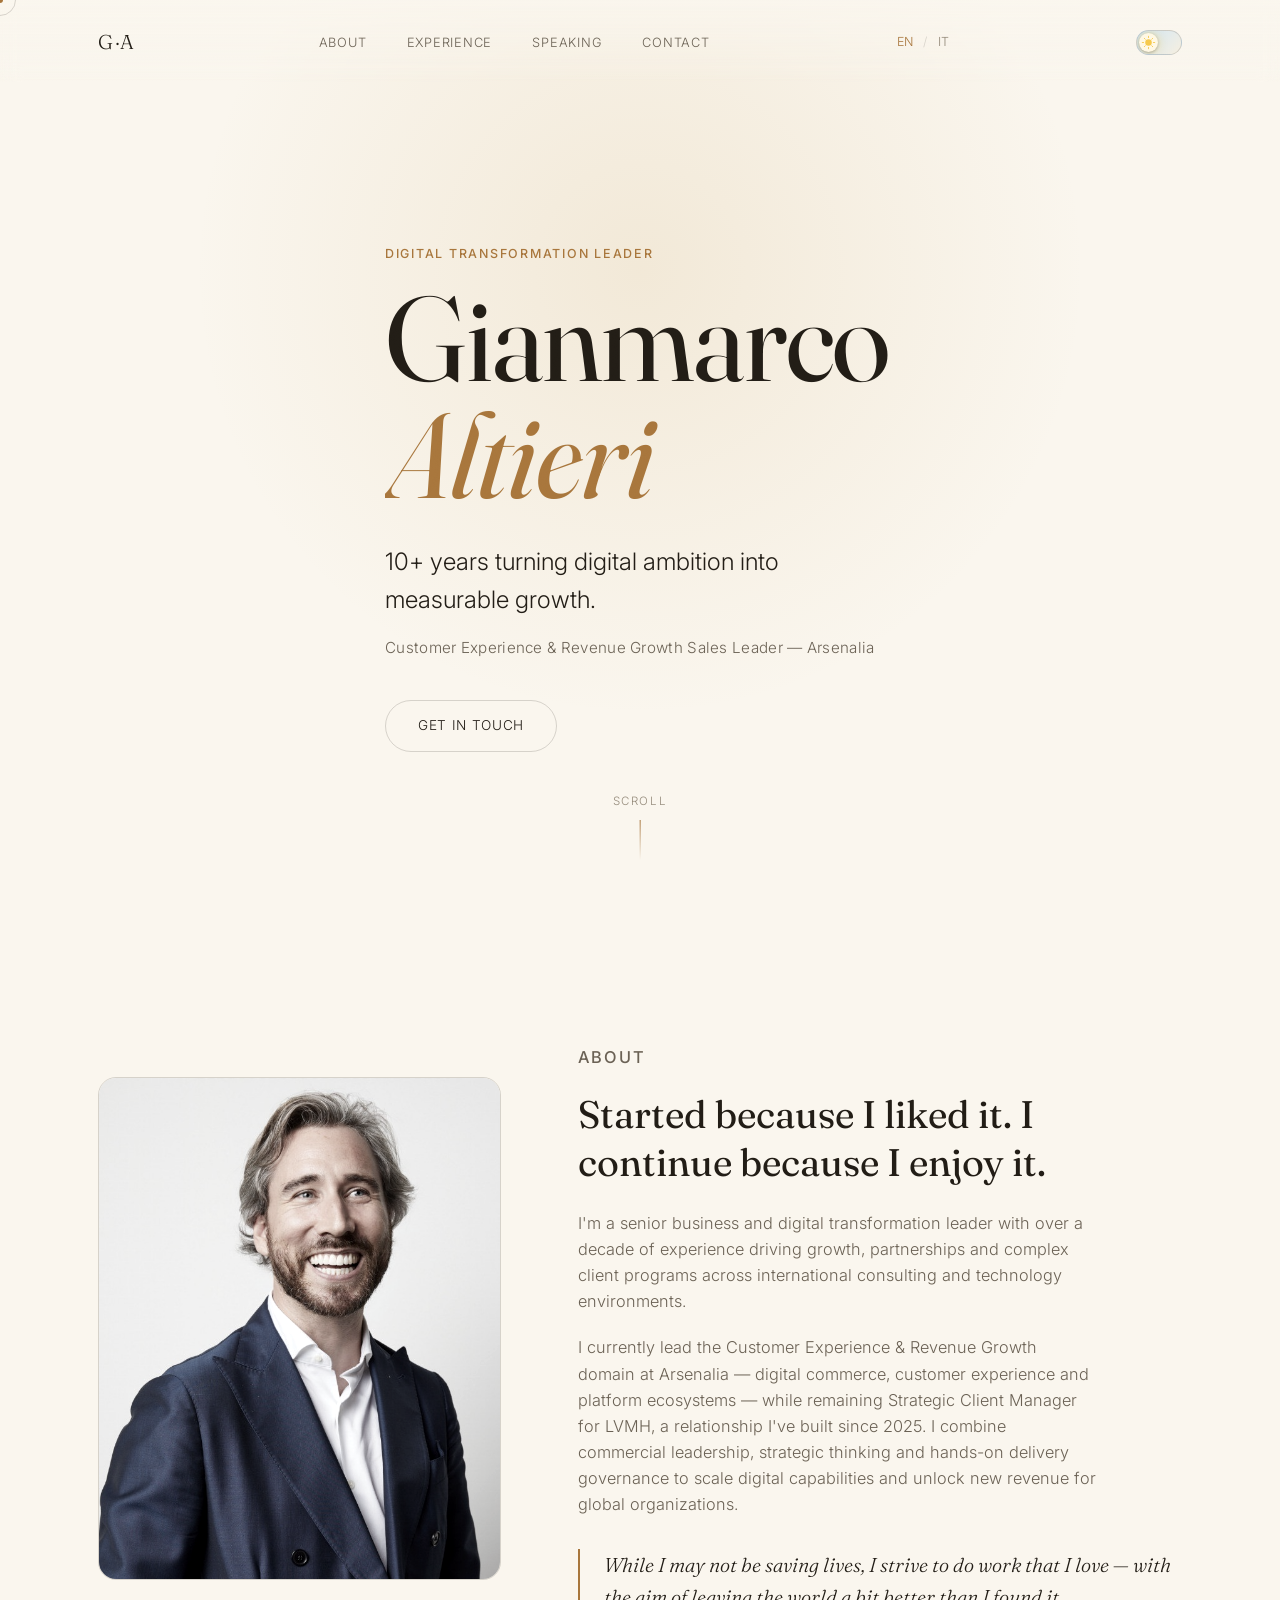
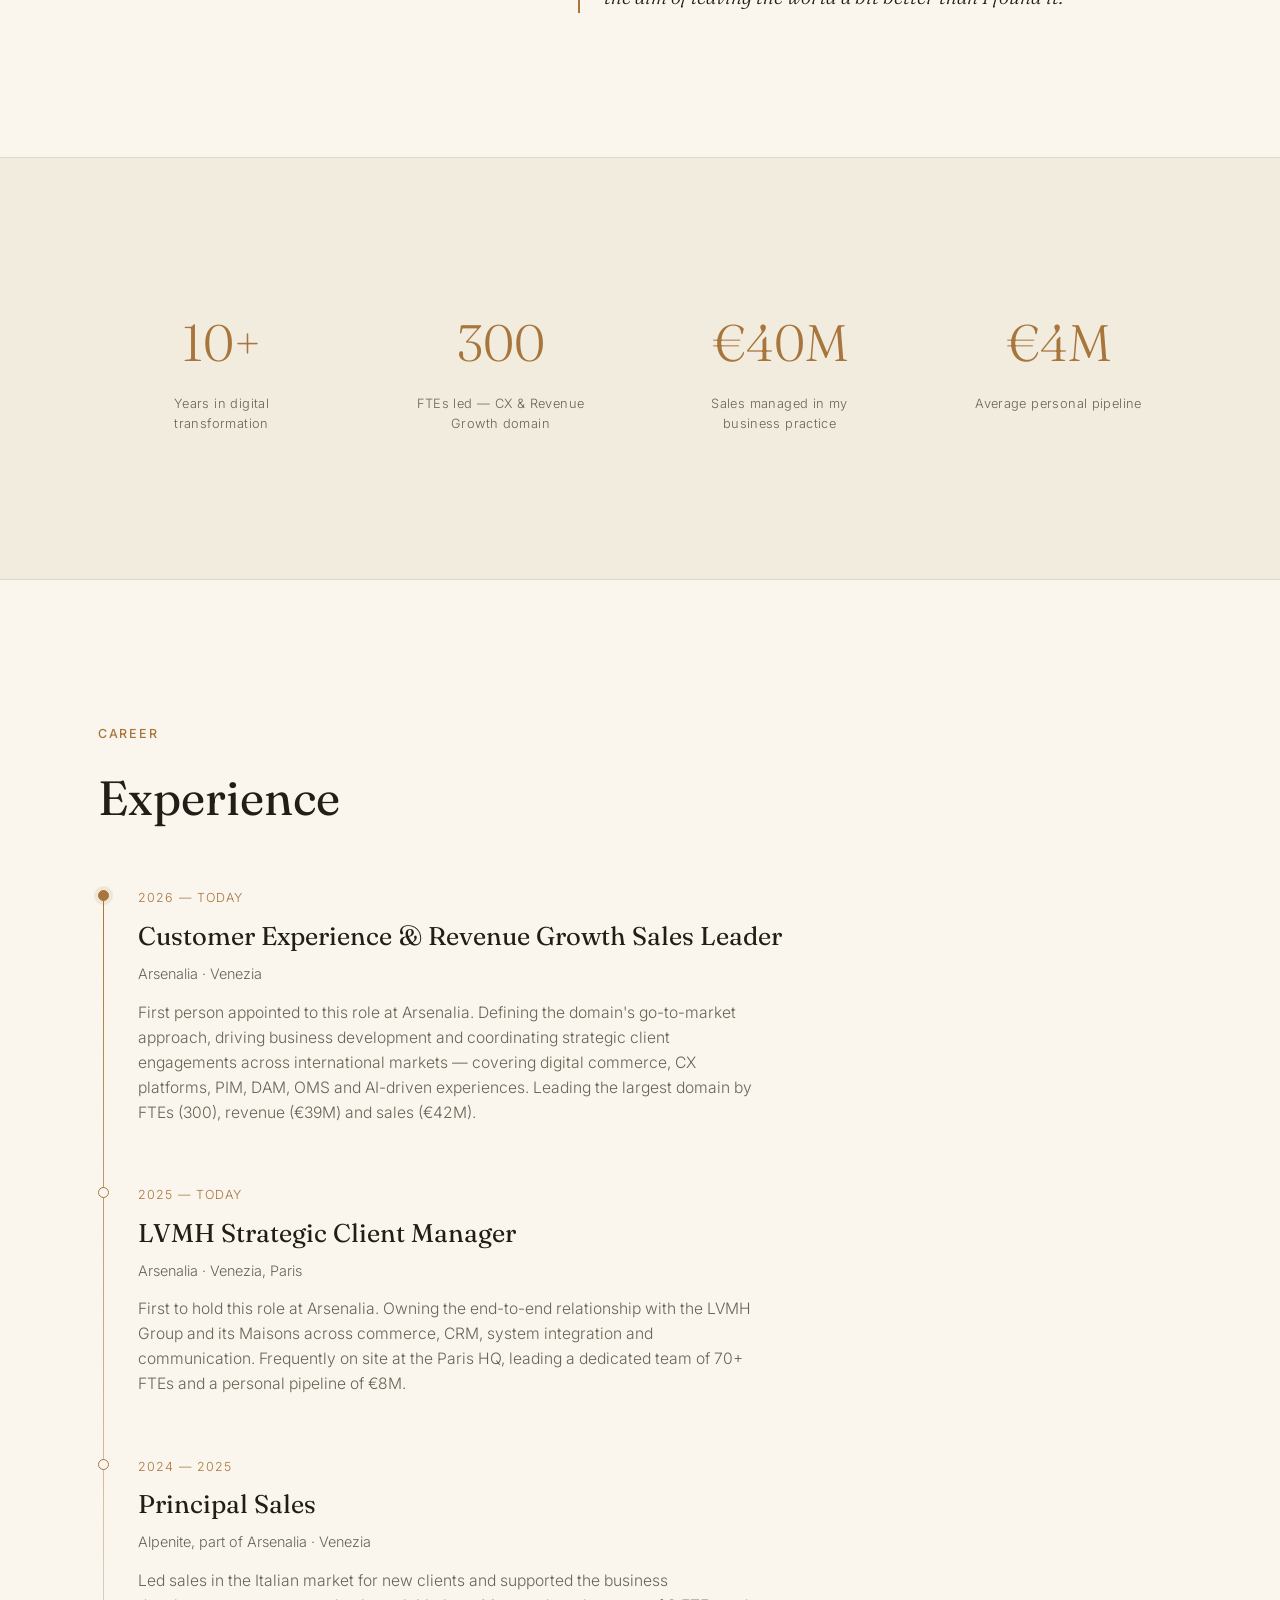
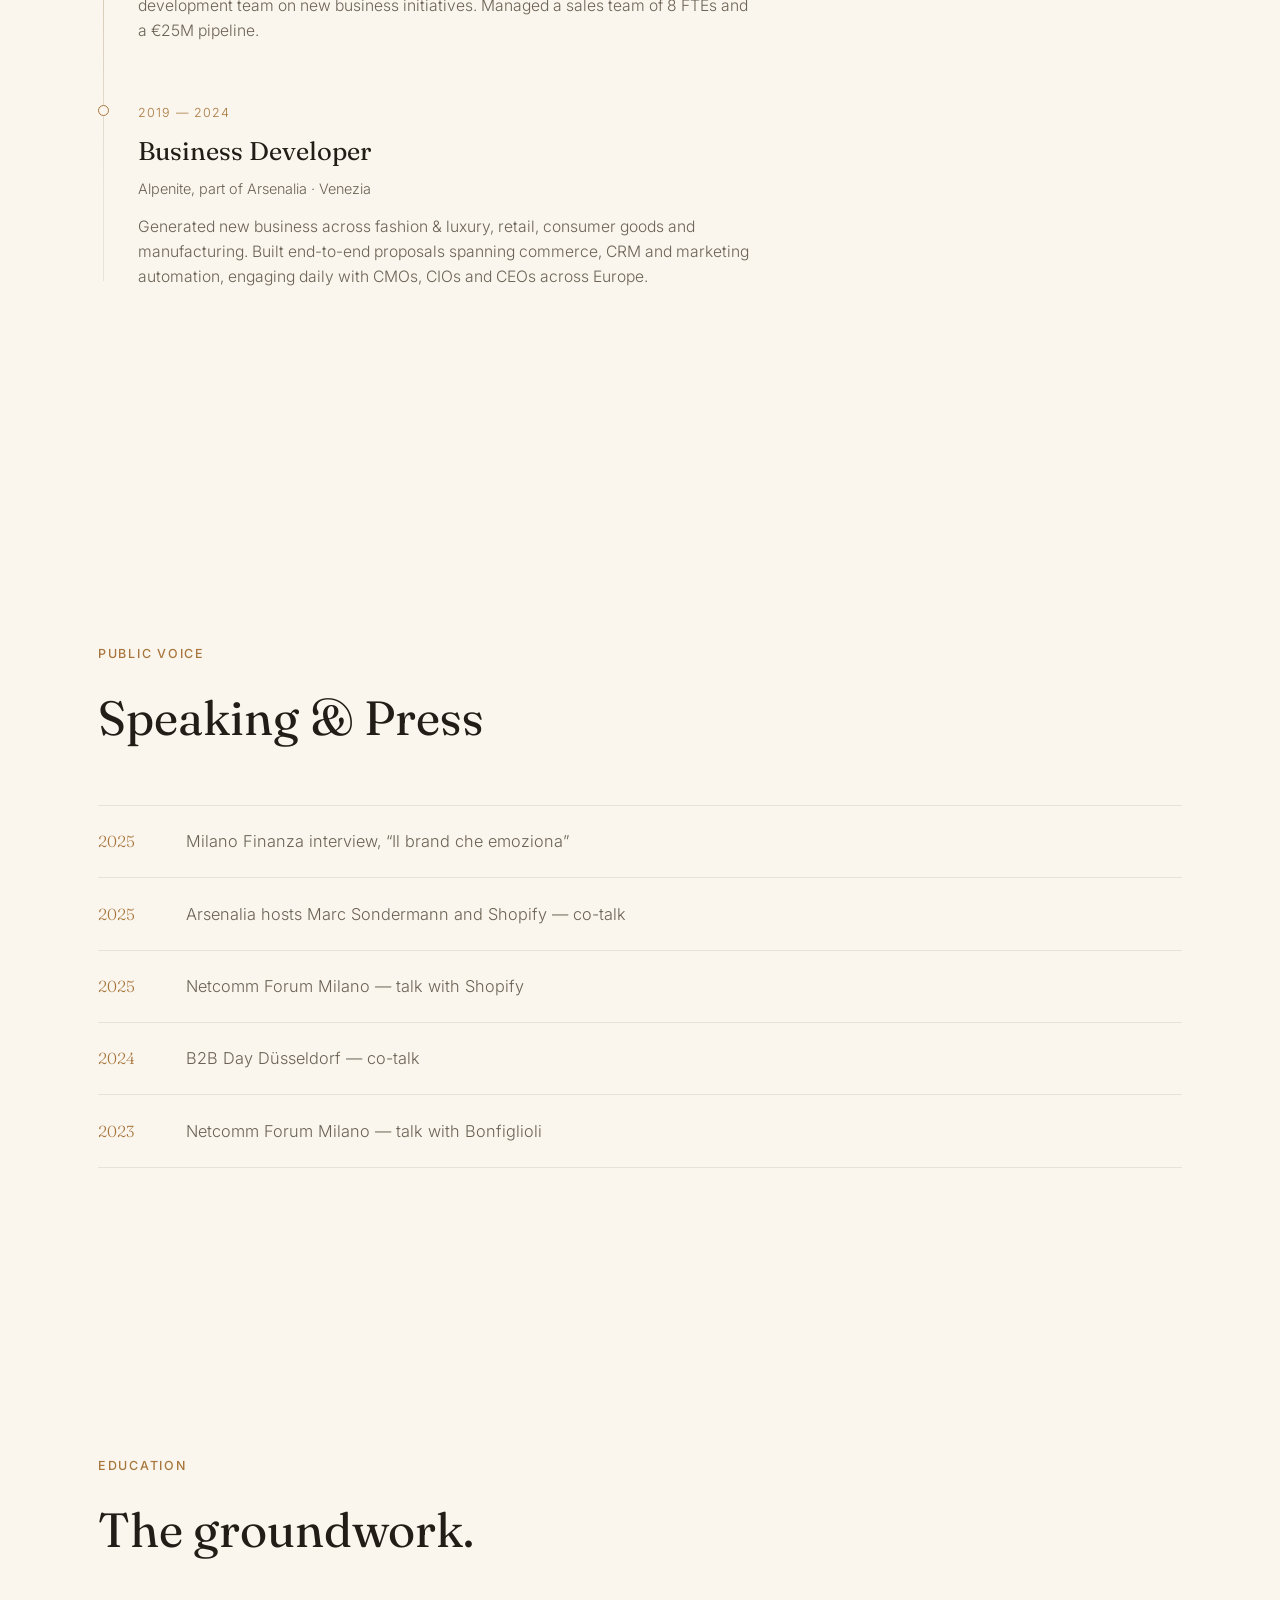
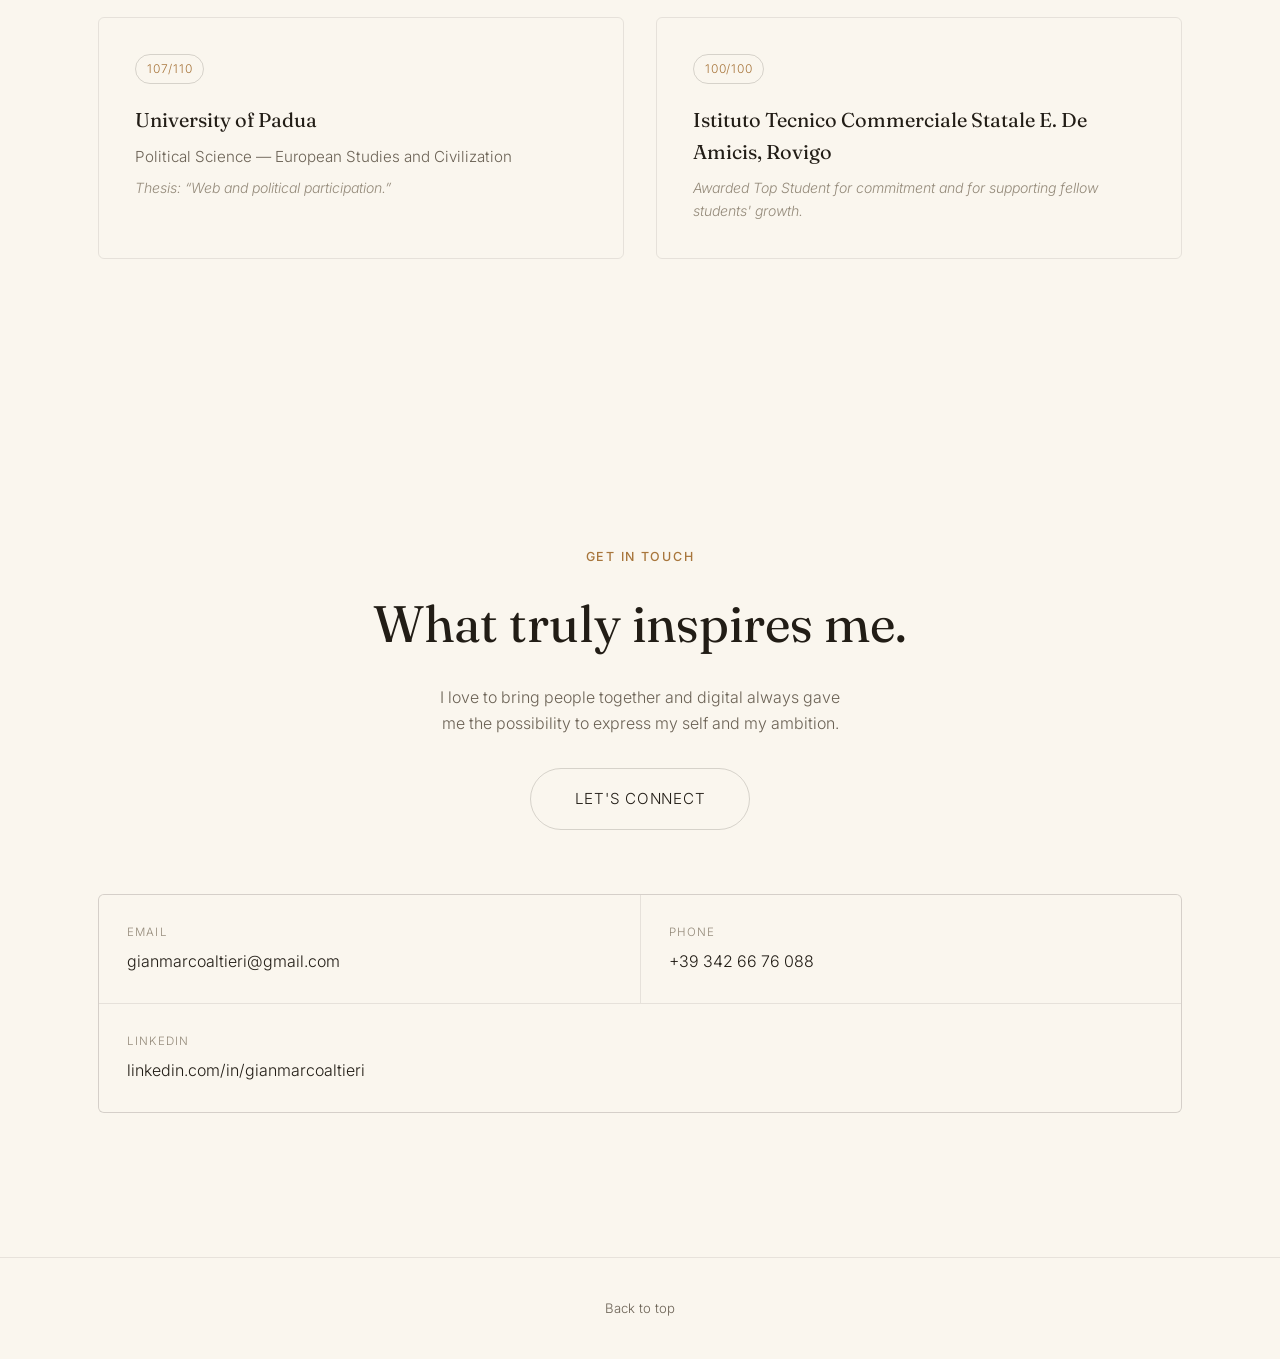
==== commit 4e6dc568: "Add SEO/discoverability essentials Canonical URL, Open Graph + Twitter Card tags, Person JSON-LD, th" ====
--- a/index.html
+++ b/index.html
@@ -5,6 +5,40 @@
 <meta name="viewport" content="width=device-width, initial-scale=1.0">
 <title>Gianmarco Altieri — Digital Transformation Leader</title>
 <meta name="description" content="Gianmarco Altieri — Senior business and digital transformation leader. Customer Experience & Revenue Growth Sales Leader at Arsenalia, Strategic Client Manager for LVMH.">
+<link rel="canonical" href="https://gianmarcoaltieri.com/">
+<meta name="robots" content="index, follow">
+
+<meta property="og:type" content="website">
+<meta property="og:site_name" content="Gianmarco Altieri">
+<meta property="og:url" content="https://gianmarcoaltieri.com/">
+<meta property="og:title" content="Gianmarco Altieri — Digital Transformation Leader">
+<meta property="og:description" content="Senior business and digital transformation leader. Customer Experience & Revenue Growth Sales Leader at Arsenalia, Strategic Client Manager for LVMH.">
+<meta property="og:image" content="https://gianmarcoaltieri.com/assets/img/portrait.jpg">
+<meta property="og:locale" content="en_US">
+<meta property="og:locale:alternate" content="it_IT">
+
+<meta name="twitter:card" content="summary_large_image">
+<meta name="twitter:title" content="Gianmarco Altieri — Digital Transformation Leader">
+<meta name="twitter:description" content="Senior business and digital transformation leader. Customer Experience & Revenue Growth Sales Leader at Arsenalia, Strategic Client Manager for LVMH.">
+<meta name="twitter:image" content="https://gianmarcoaltieri.com/assets/img/portrait.jpg">
+
+<meta name="theme-color" content="#0c0b0a" media="(prefers-color-scheme: dark)">
+<meta name="theme-color" content="#faf6ee" media="(prefers-color-scheme: light)">
+
+<script type="application/ld+json">
+{
+  "@context": "https://schema.org",
+  "@type": "Person",
+  "name": "Gianmarco Altieri",
+  "url": "https://gianmarcoaltieri.com/",
+  "image": "https://gianmarcoaltieri.com/assets/img/portrait.jpg",
+  "jobTitle": "Customer Experience & Revenue Growth Sales Leader",
+  "worksFor": { "@type": "Organization", "name": "Arsenalia" },
+  "address": { "@type": "PostalAddress", "addressLocality": "Rovigo", "addressCountry": "IT" },
+  "sameAs": ["https://www.linkedin.com/in/gianmarcoaltieri/"]
+}
+</script>
+
 <link rel="icon" href="assets/img/favicon.svg" type="image/svg+xml">
 <link rel="preconnect" href="https://fonts.googleapis.com">
 <link rel="preconnect" href="https://fonts.gstatic.com" crossorigin>
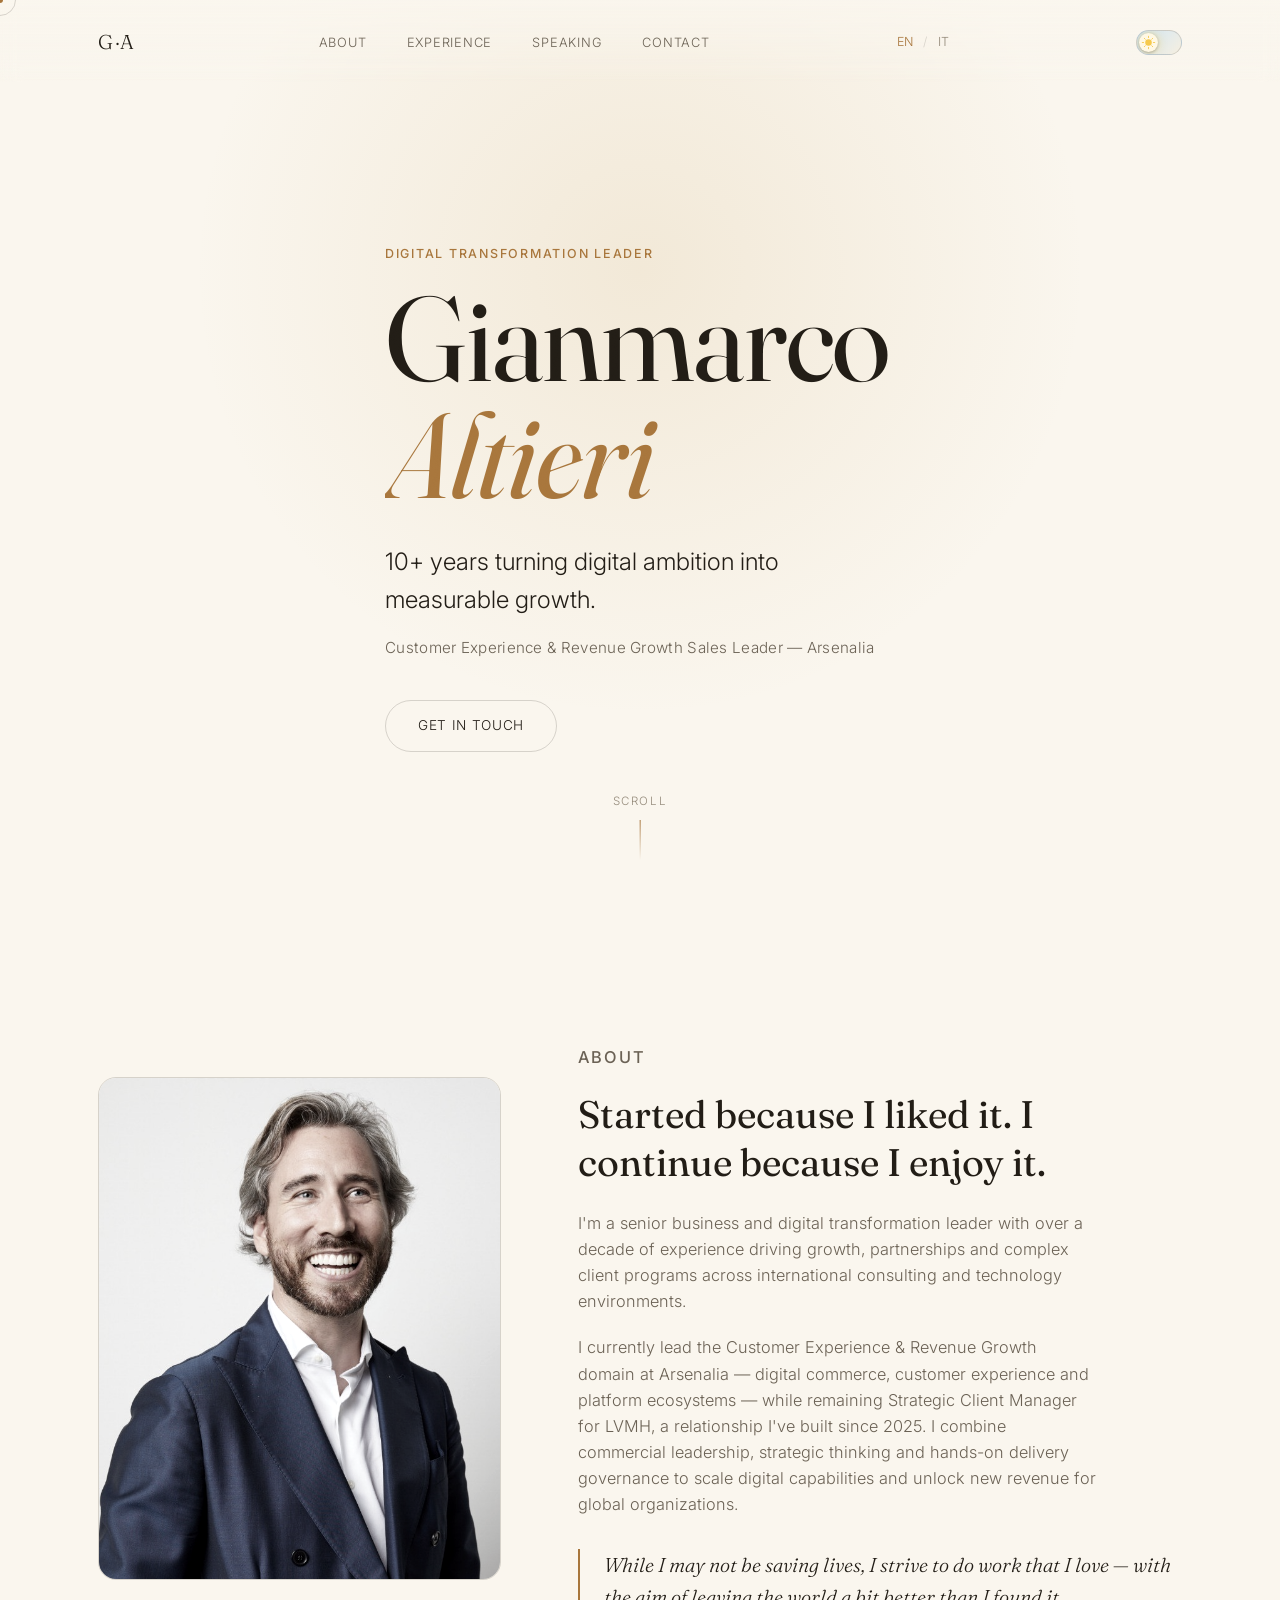
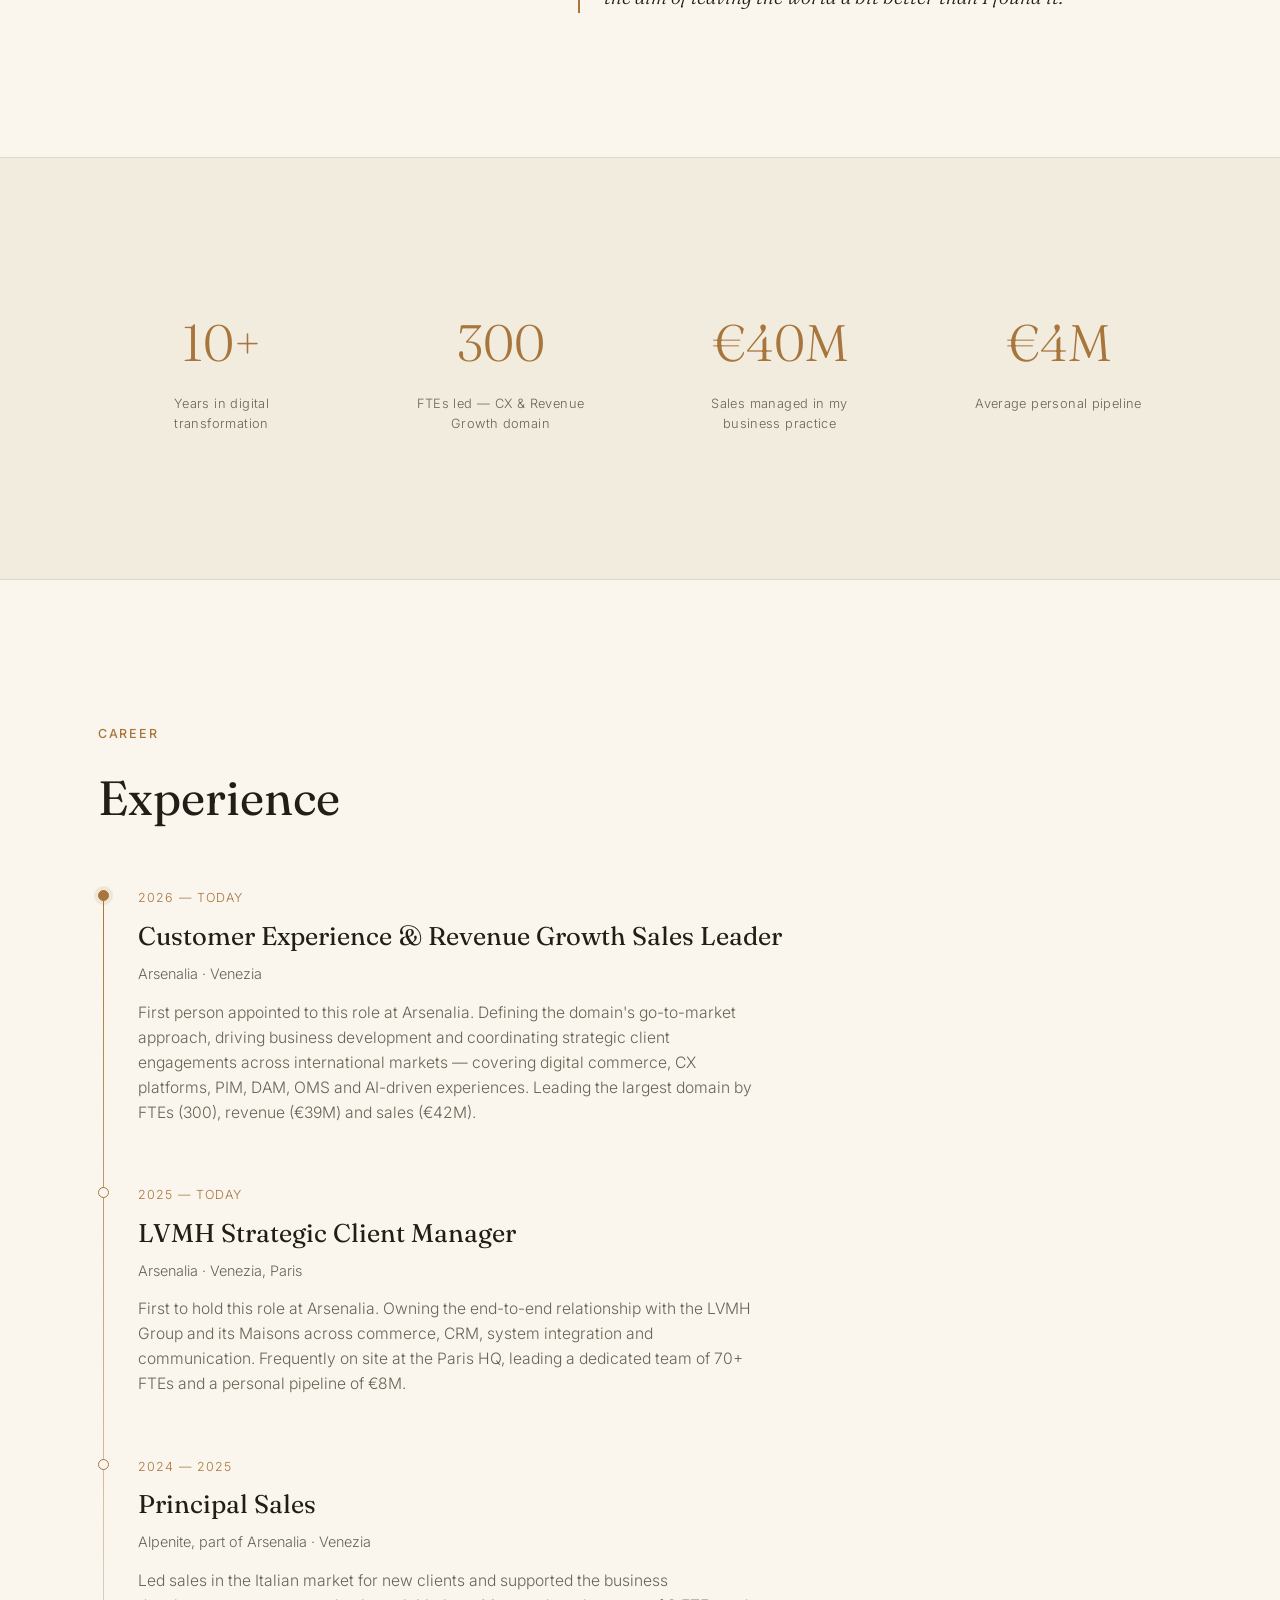
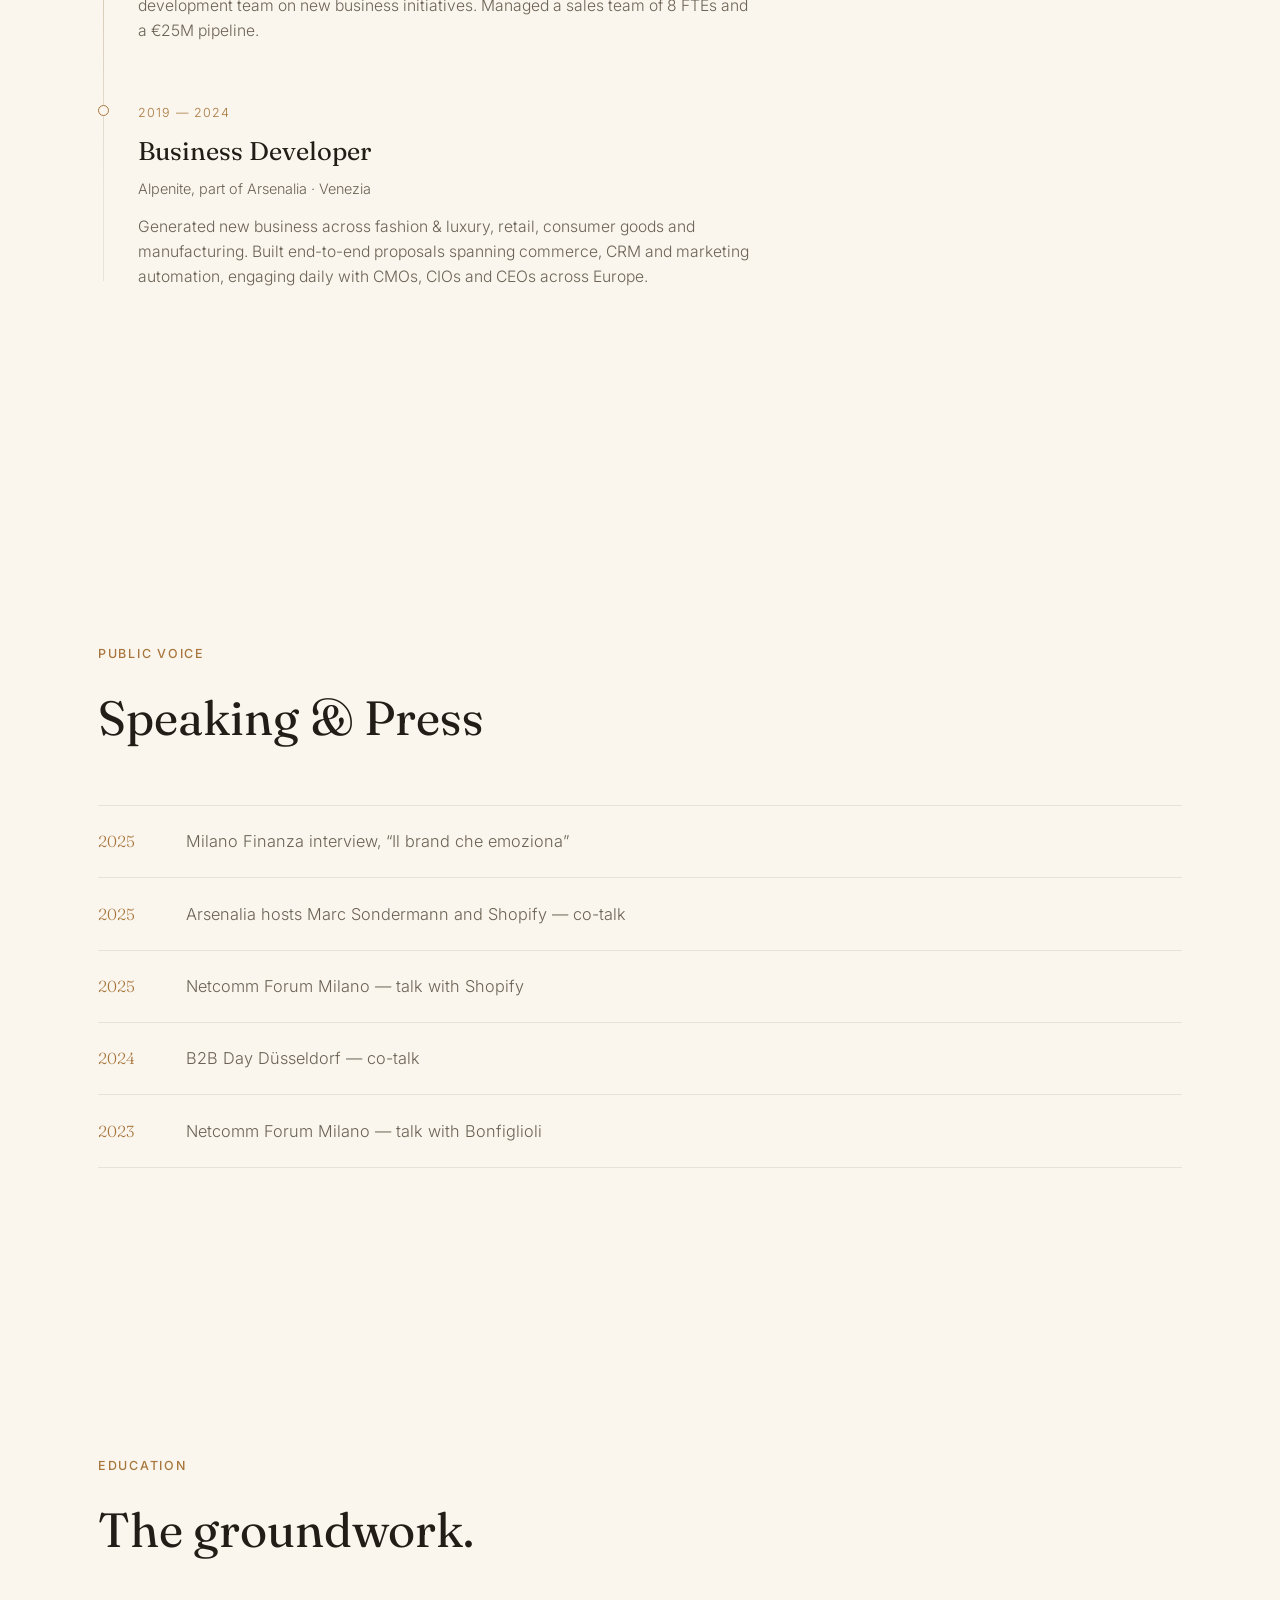
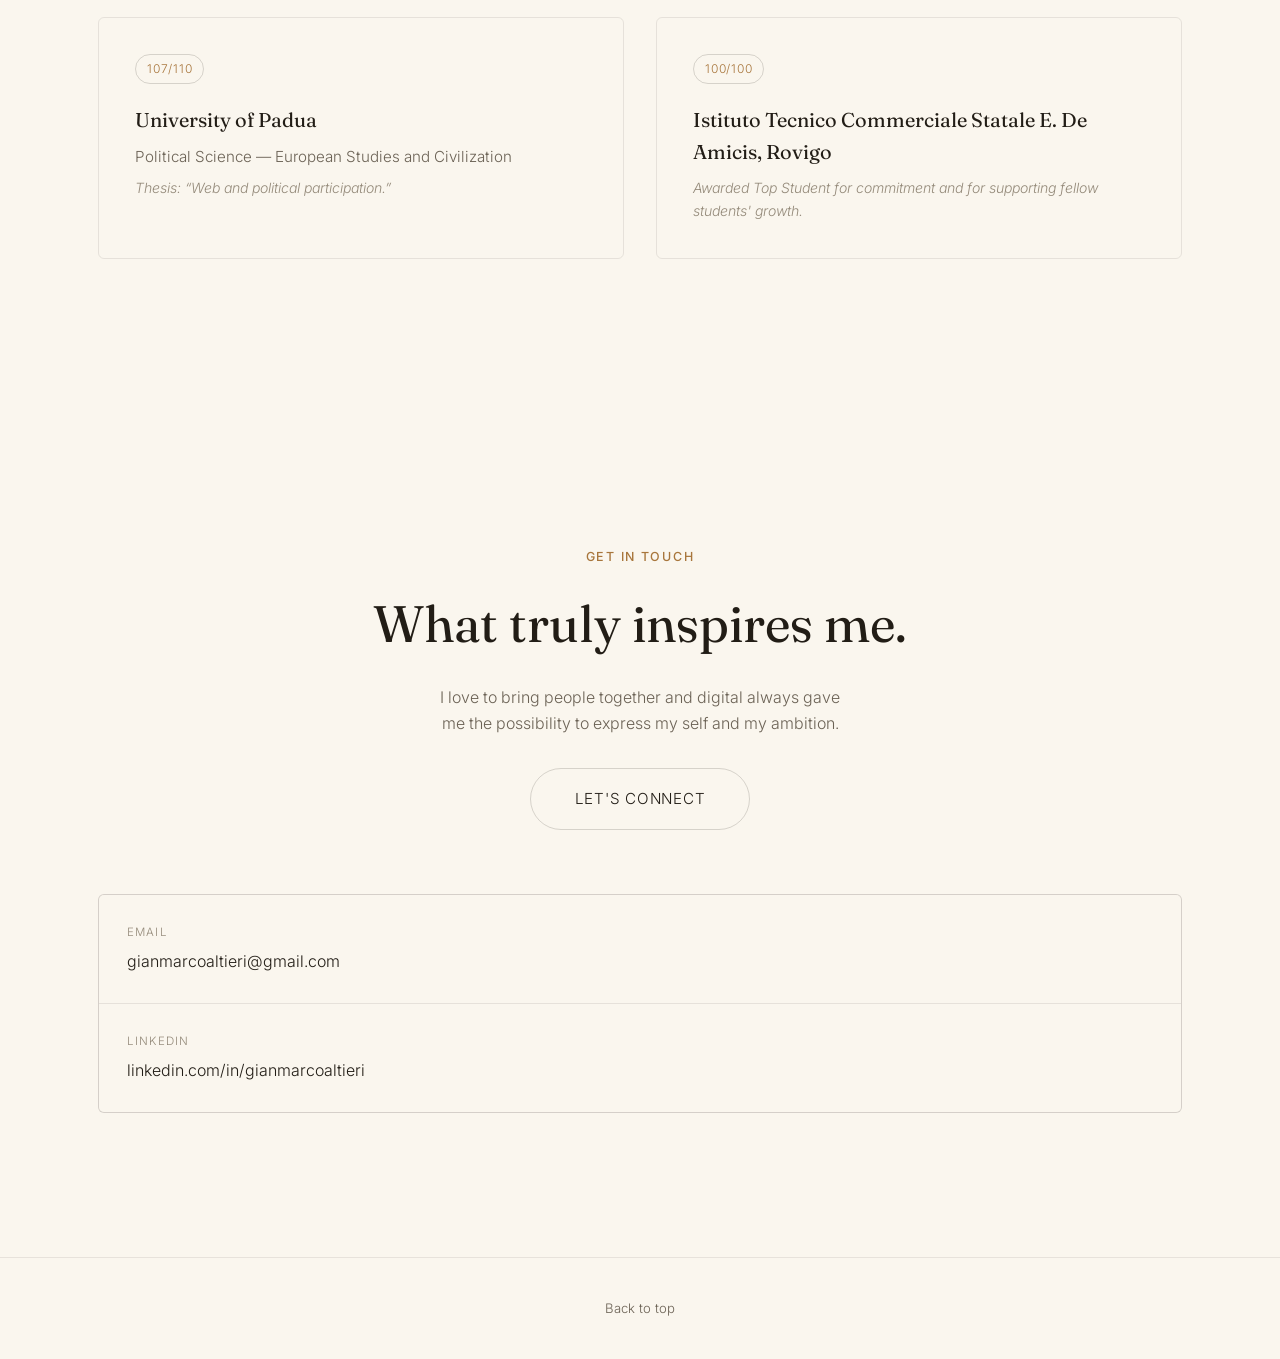
==== commit 49e8ffef: "Remove phone number from contact section (IT/EN) Co-Authored-By: Claude Sonnet 5.5 <noreply@anthropi" ====
--- a/index.html
+++ b/index.html
@@ -282,13 +282,9 @@
       <a href="mailto:gianmarcoaltieri@gmail.com?subject=New%20contact%20request%20from%20gianmarcoaltieri.com" class="btn btn-large btn-magnetic reveal" data-i18n="contact.cta">Let's connect</a>
 
       <div class="contact-links reveal">
-        <a href="mailto:gianmarcoaltieri@gmail.com">
+        <a href="mailto:gianmarcoaltieri@gmail.com" class="contact-links-full">
           <span class="contact-label" data-i18n="contact.emailLabel">Email</span>
           <span class="contact-value">gianmarcoaltieri@gmail.com</span>
-        </a>
-        <a href="tel:+393426676088" id="phone-link">
-          <span class="contact-label" data-i18n="contact.phoneLabel">Phone</span>
-          <span class="contact-value">+39 342 66 76 088</span>
         </a>
         <a href="https://www.linkedin.com/in/gianmarcoaltieri/" target="_blank" rel="noopener" class="contact-links-full">
           <span class="contact-label" data-i18n="contact.linkedinLabel">LinkedIn</span>
--- a/assets/css/style.css
+++ b/assets/css/style.css
@@ -53,6 +53,10 @@
   transition-duration: .5s;
   transition-timing-function: ease;
 }
+
+/* Theme view-transition handles the cross-fade; skip per-element colour tweens (the toggle keeps its own). */
+.theme-switching body,
+.theme-switching body *:not(.theme-toggle):not(.theme-toggle *) { transition: none !important; }
 
 ::selection { background: var(--accent); color: #000; }
 ::-moz-selection { background: var(--accent); color: #000; }
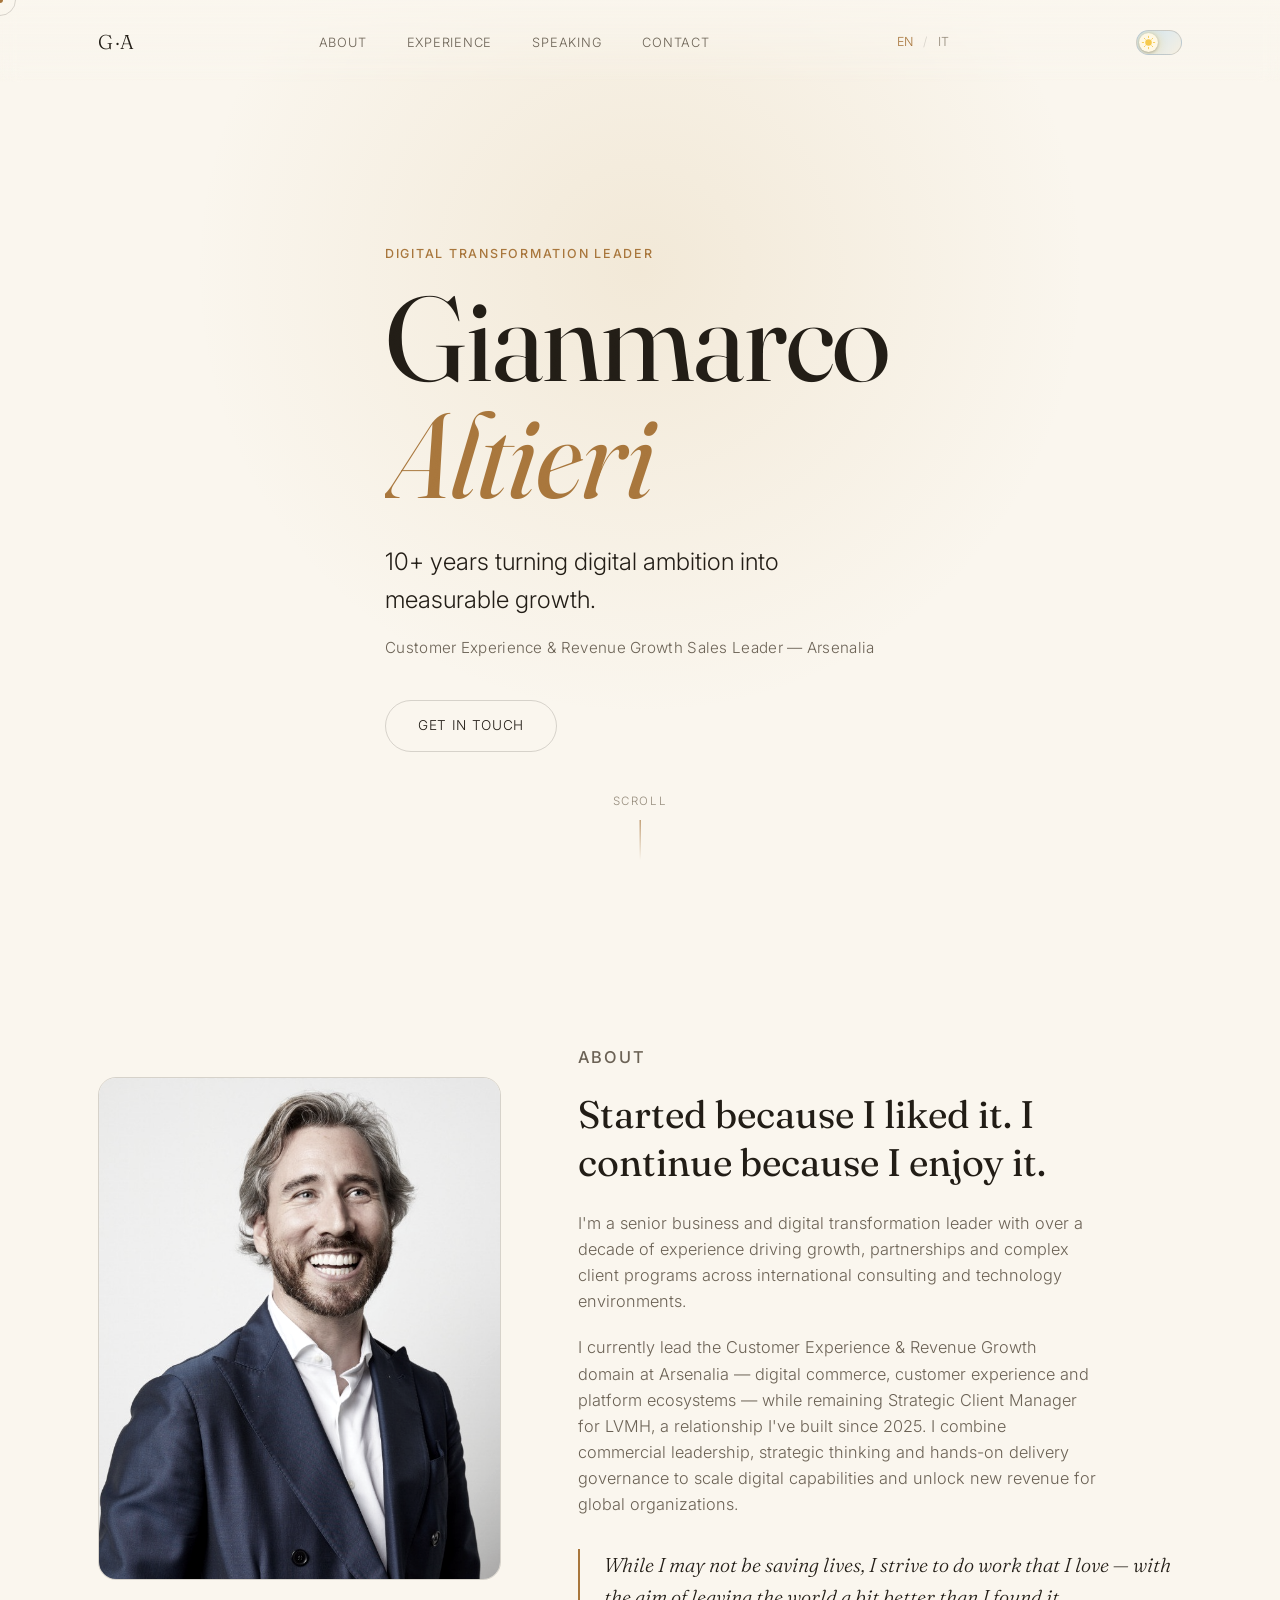
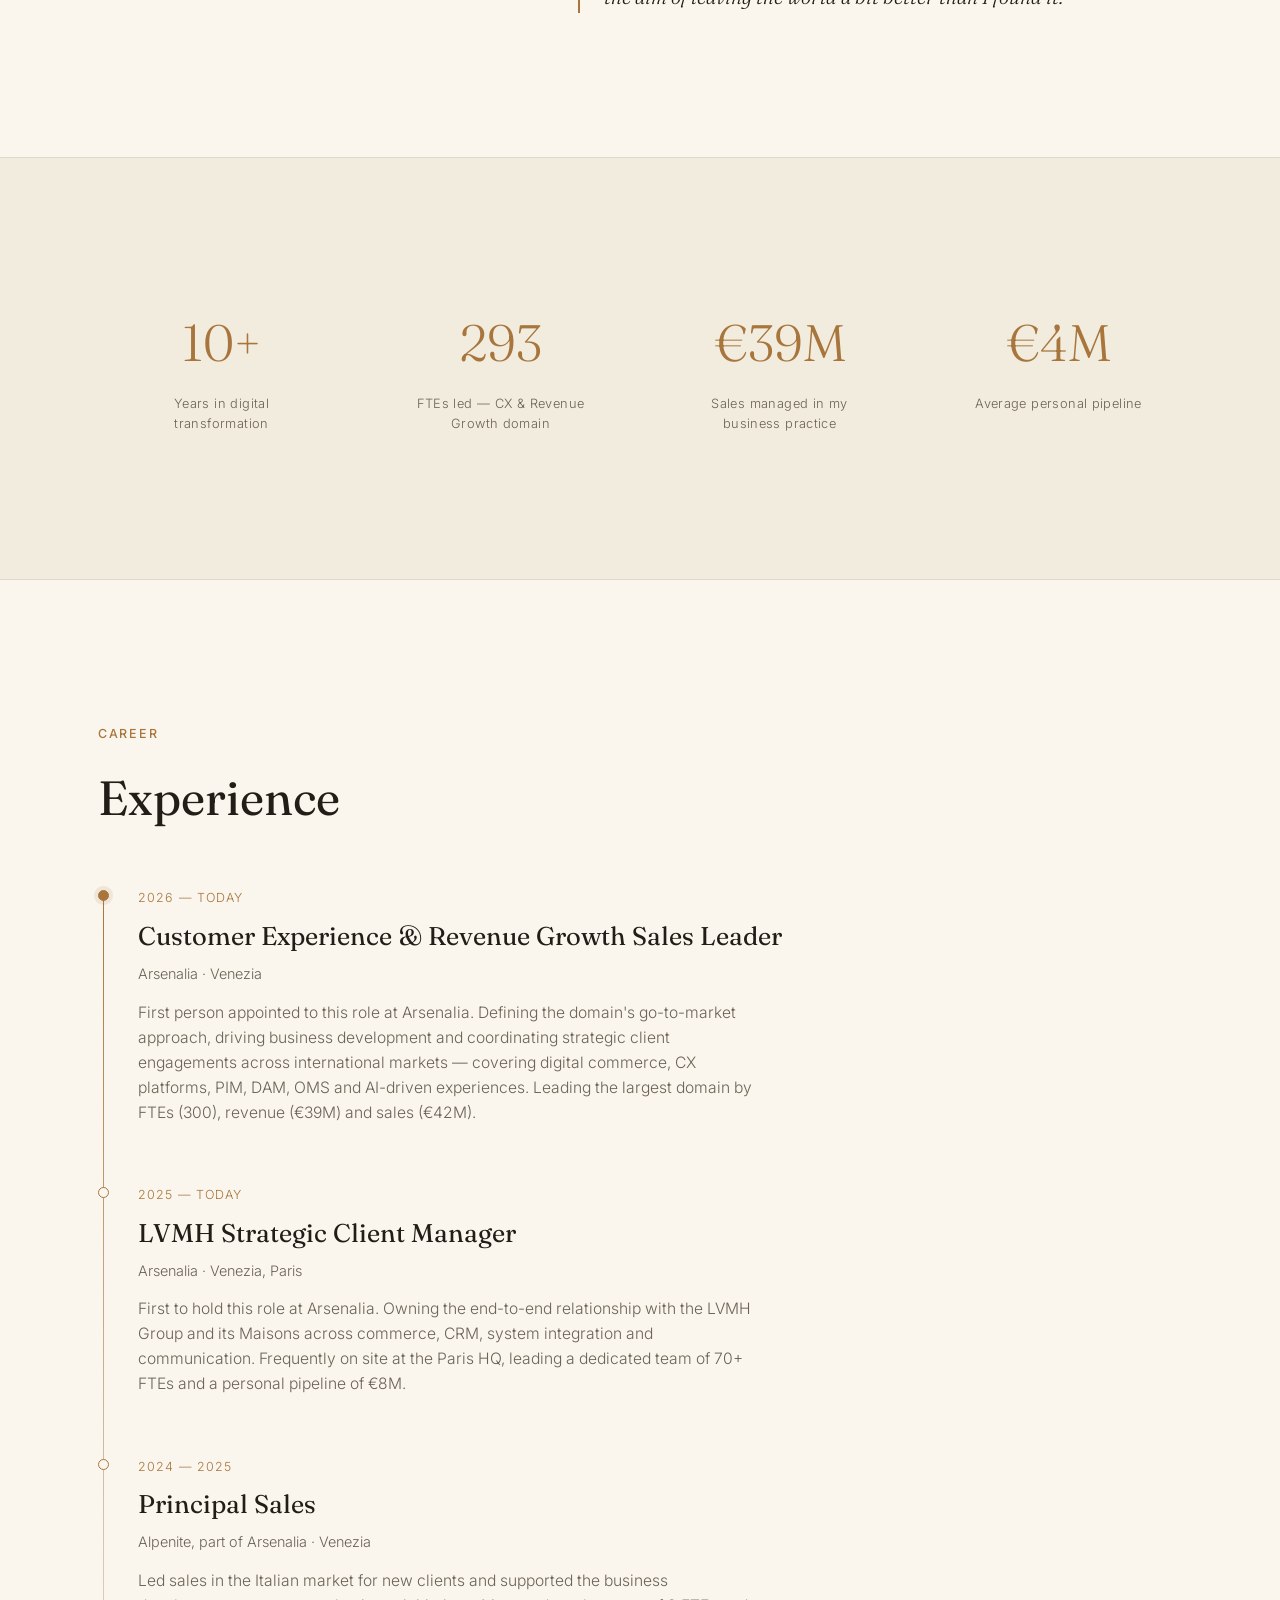
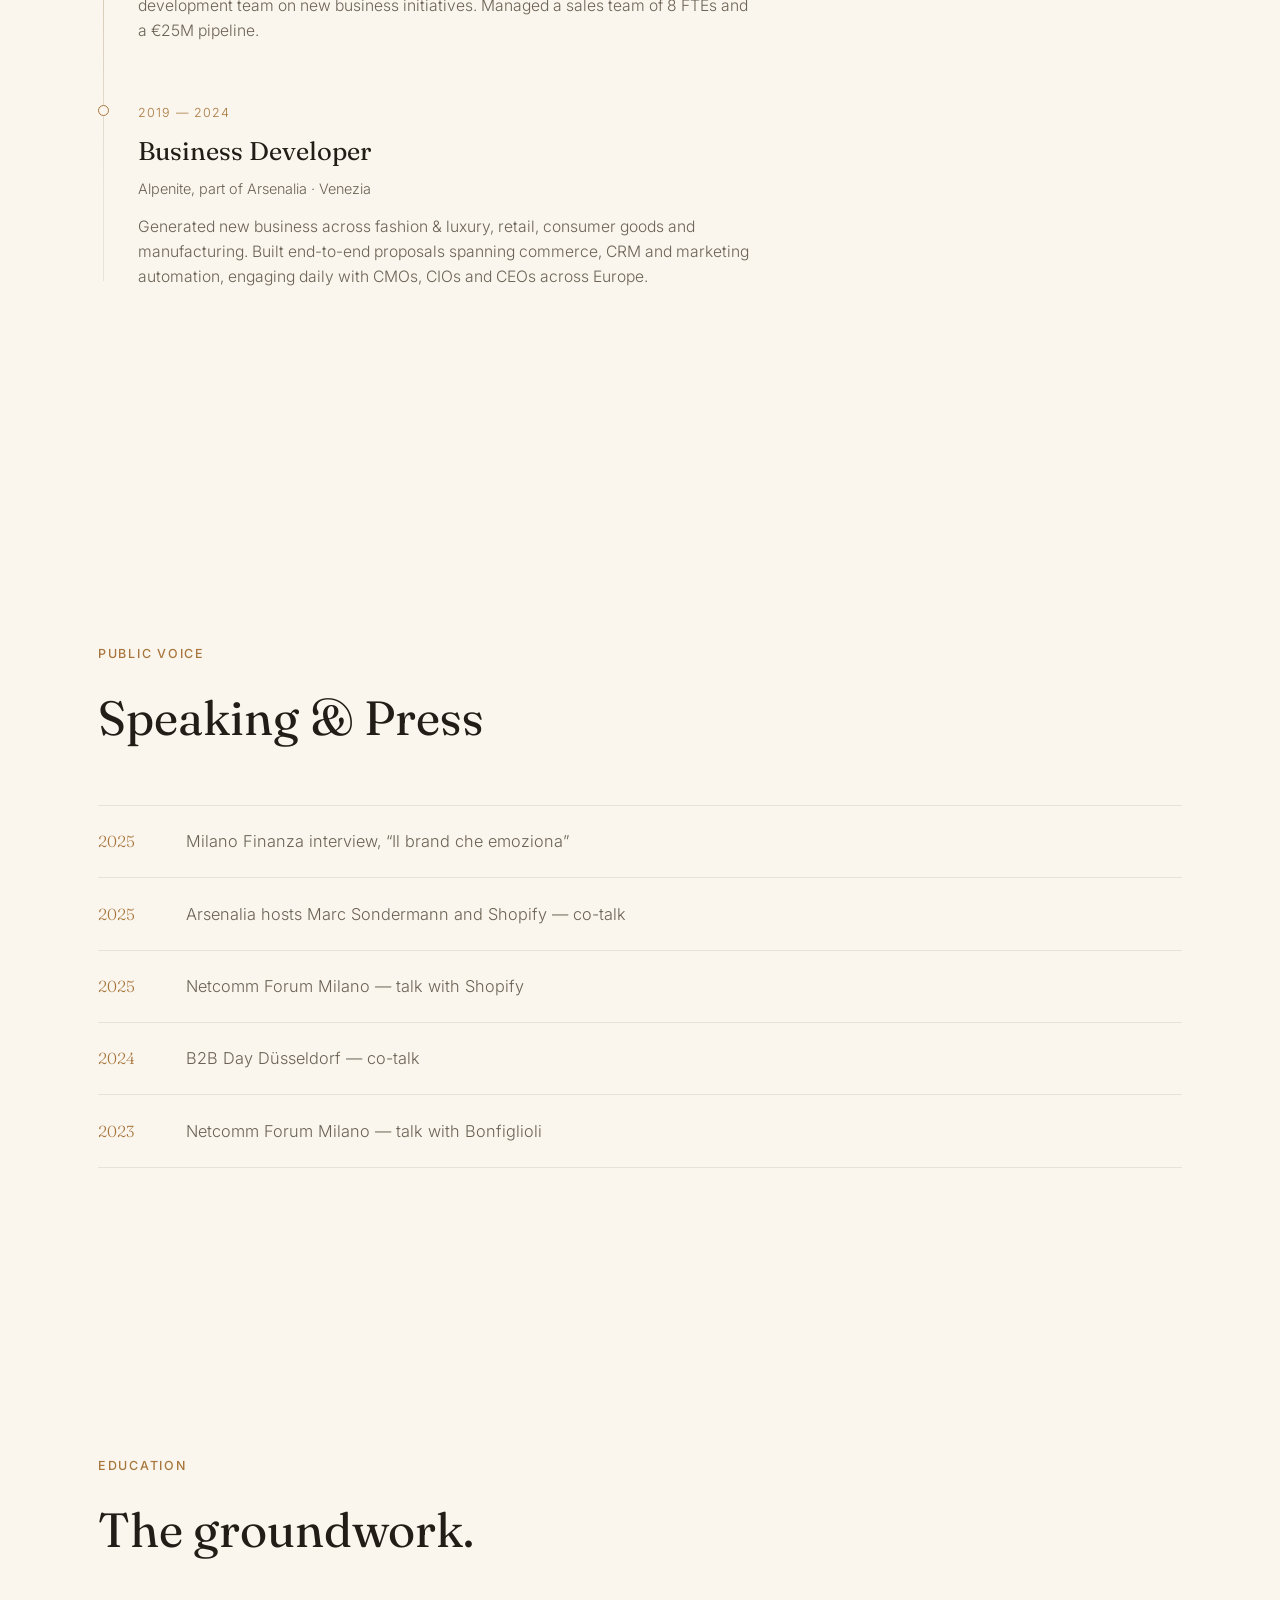
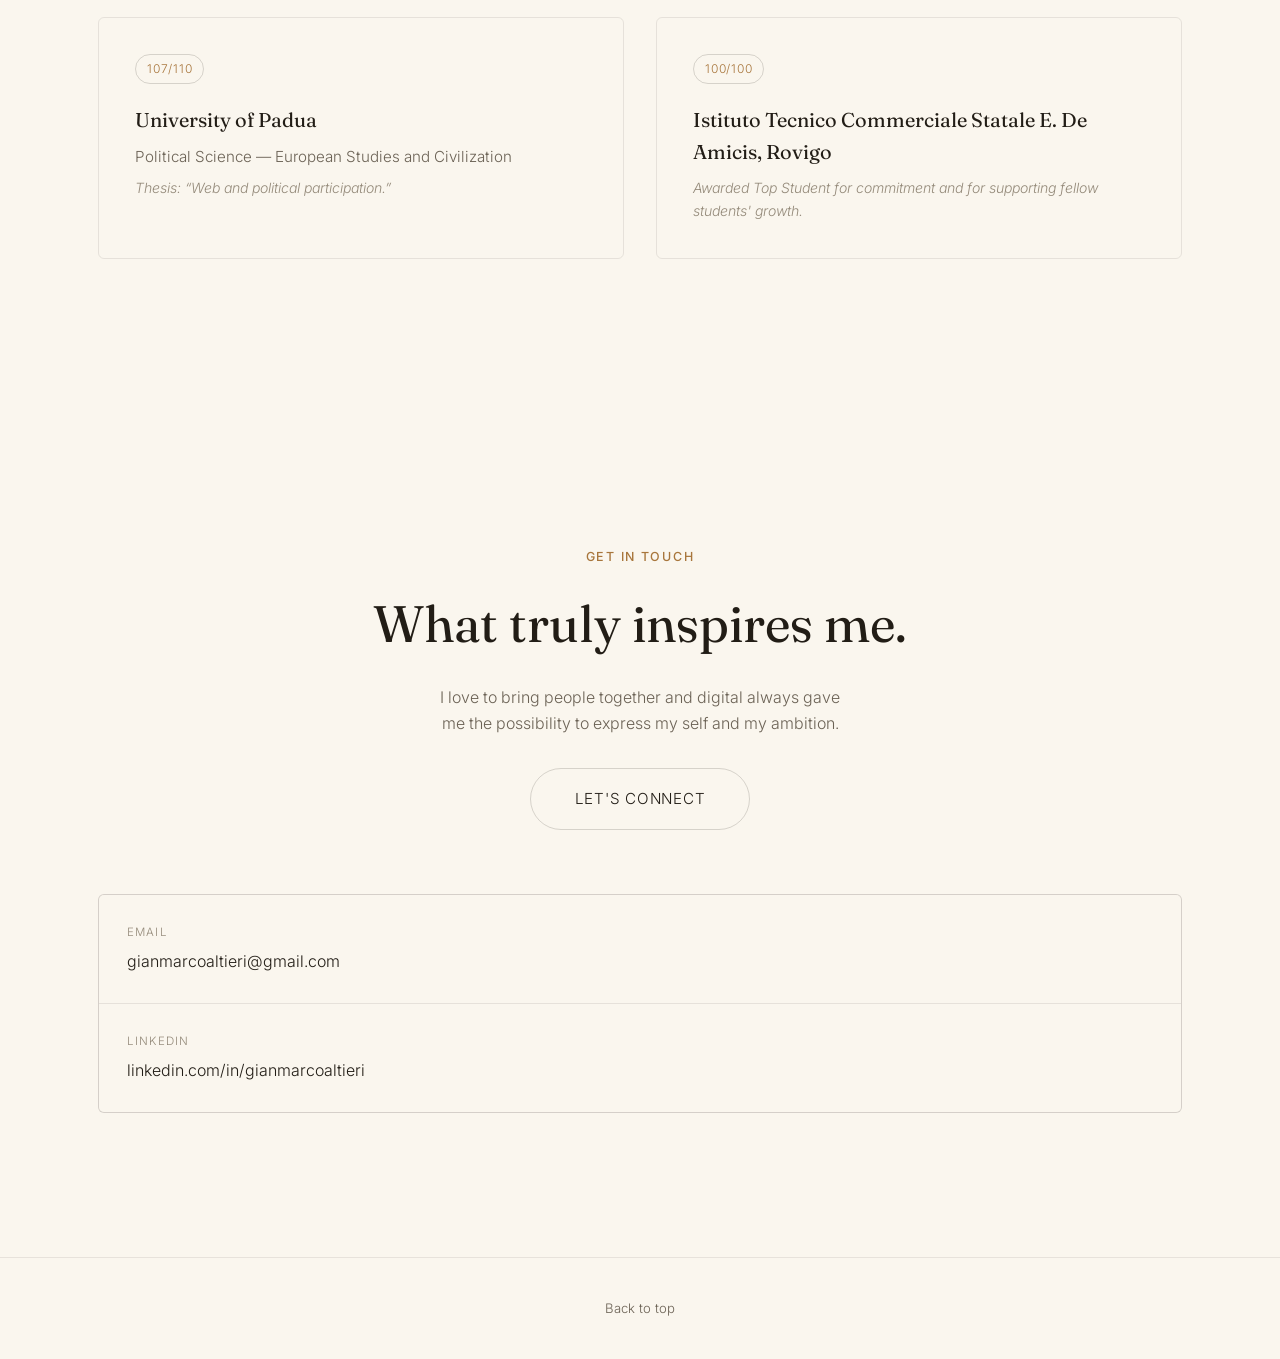
==== commit 4194a116: "Add scroll-linked split/blur effect to hero title Co-Authored-By: Claude Sonnet 5.5 <noreply@anthrop" ====
--- a/index.html
+++ b/index.html
@@ -111,8 +111,8 @@
     <div class="container hero-inner">
       <p class="kicker reveal" data-i18n="hero.kicker">Digital Transformation Leader</p>
       <h1 class="hero-title">
-        <span class="line" data-split>Gianmarco</span>
-        <span class="line accent" data-split>Altieri</span>
+        <span class="line" data-split><span class="line-inner">Gianmarco</span></span>
+        <span class="line accent" data-split><span class="line-inner">Altieri</span></span>
       </h1>
       <p class="hero-tagline reveal">
         <span data-i18n="hero.tagline1">10+ years turning digital ambition</span>
--- a/assets/css/style.css
+++ b/assets/css/style.css
@@ -243,6 +243,10 @@
 .hero-title .line { display: block; overflow: hidden; }
 .hero-title .line span, .hero-title .line { }
 .hero-title .accent { color: var(--accent); font-style: italic; }
+
+/* Scroll-linked split: each name slides outward and blurs away (driven by initHeroScroll). */
+.hero-title .line-inner { display: inline-block; will-change: transform, opacity, filter; }
+.hero-title.is-scrolled .line { overflow: visible; }
 
 .hero-title .line[data-split] {
   opacity: 0; transform: translateY(100%);
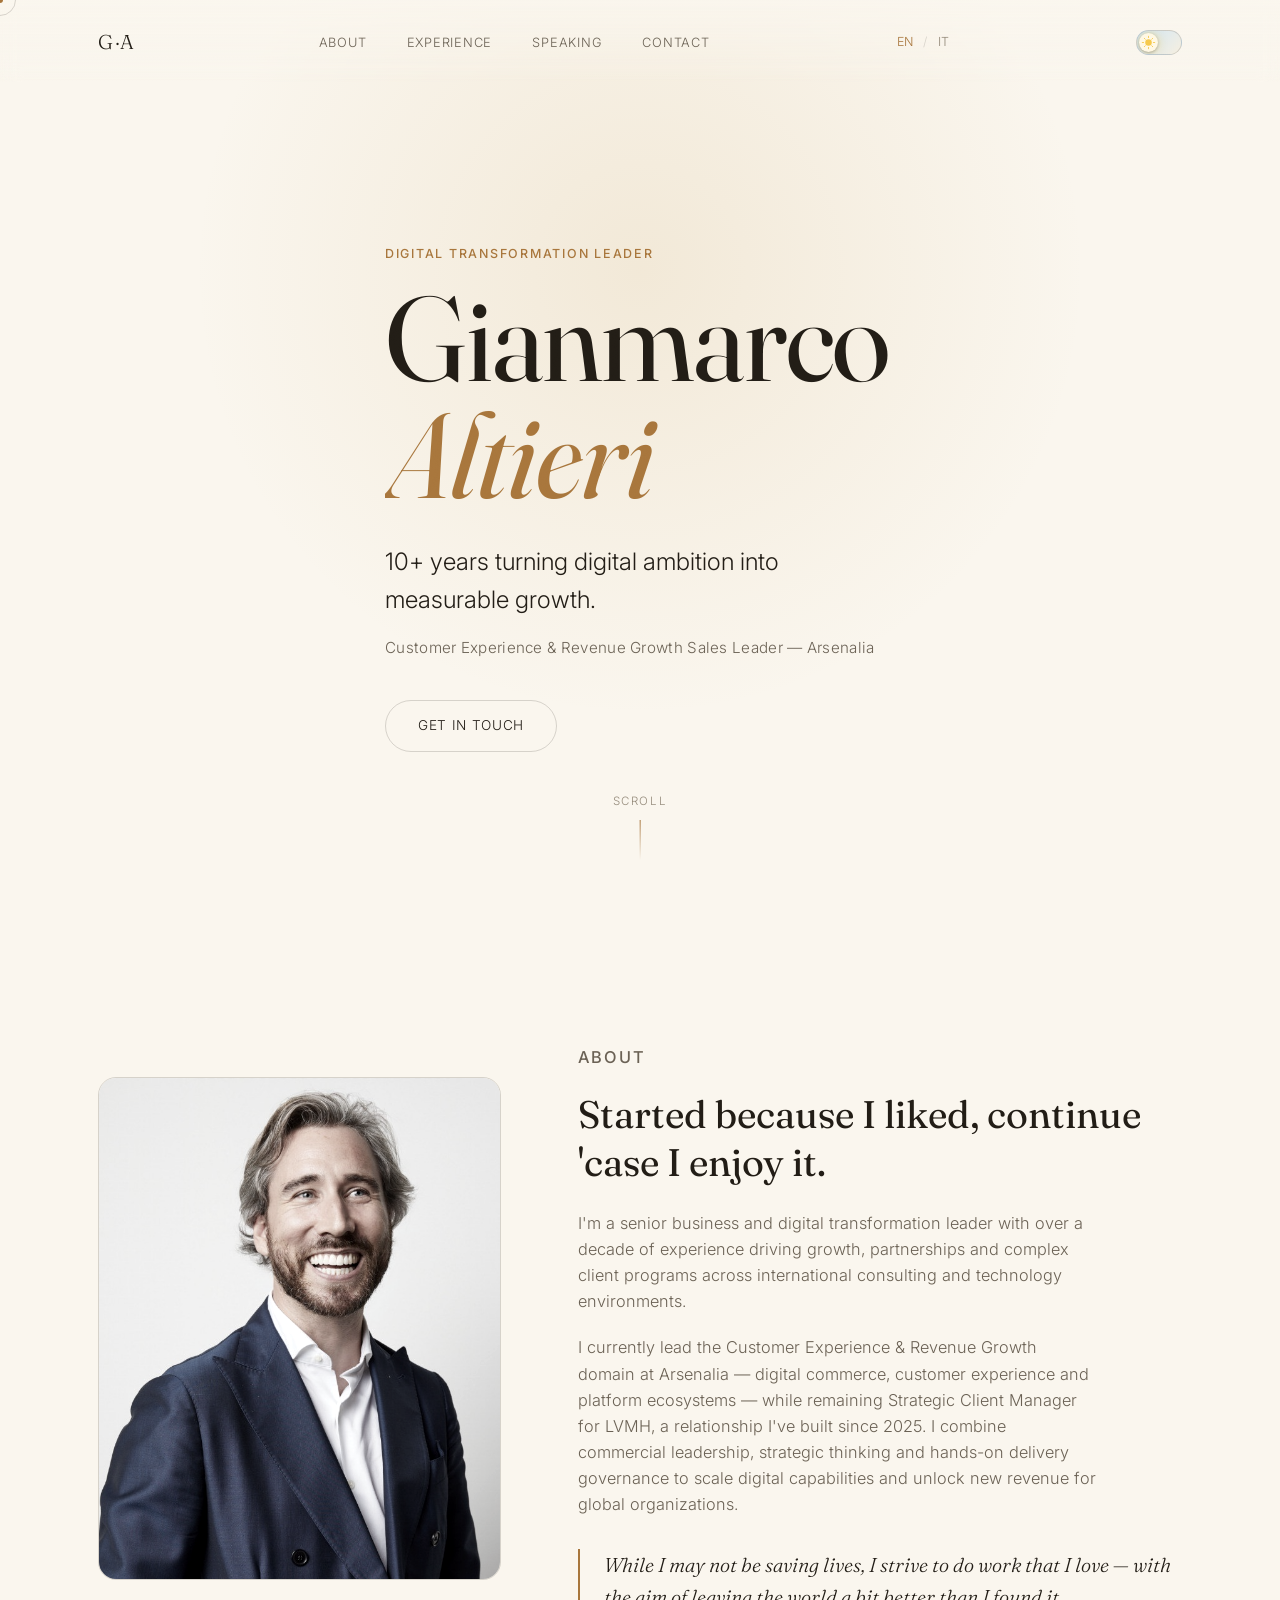
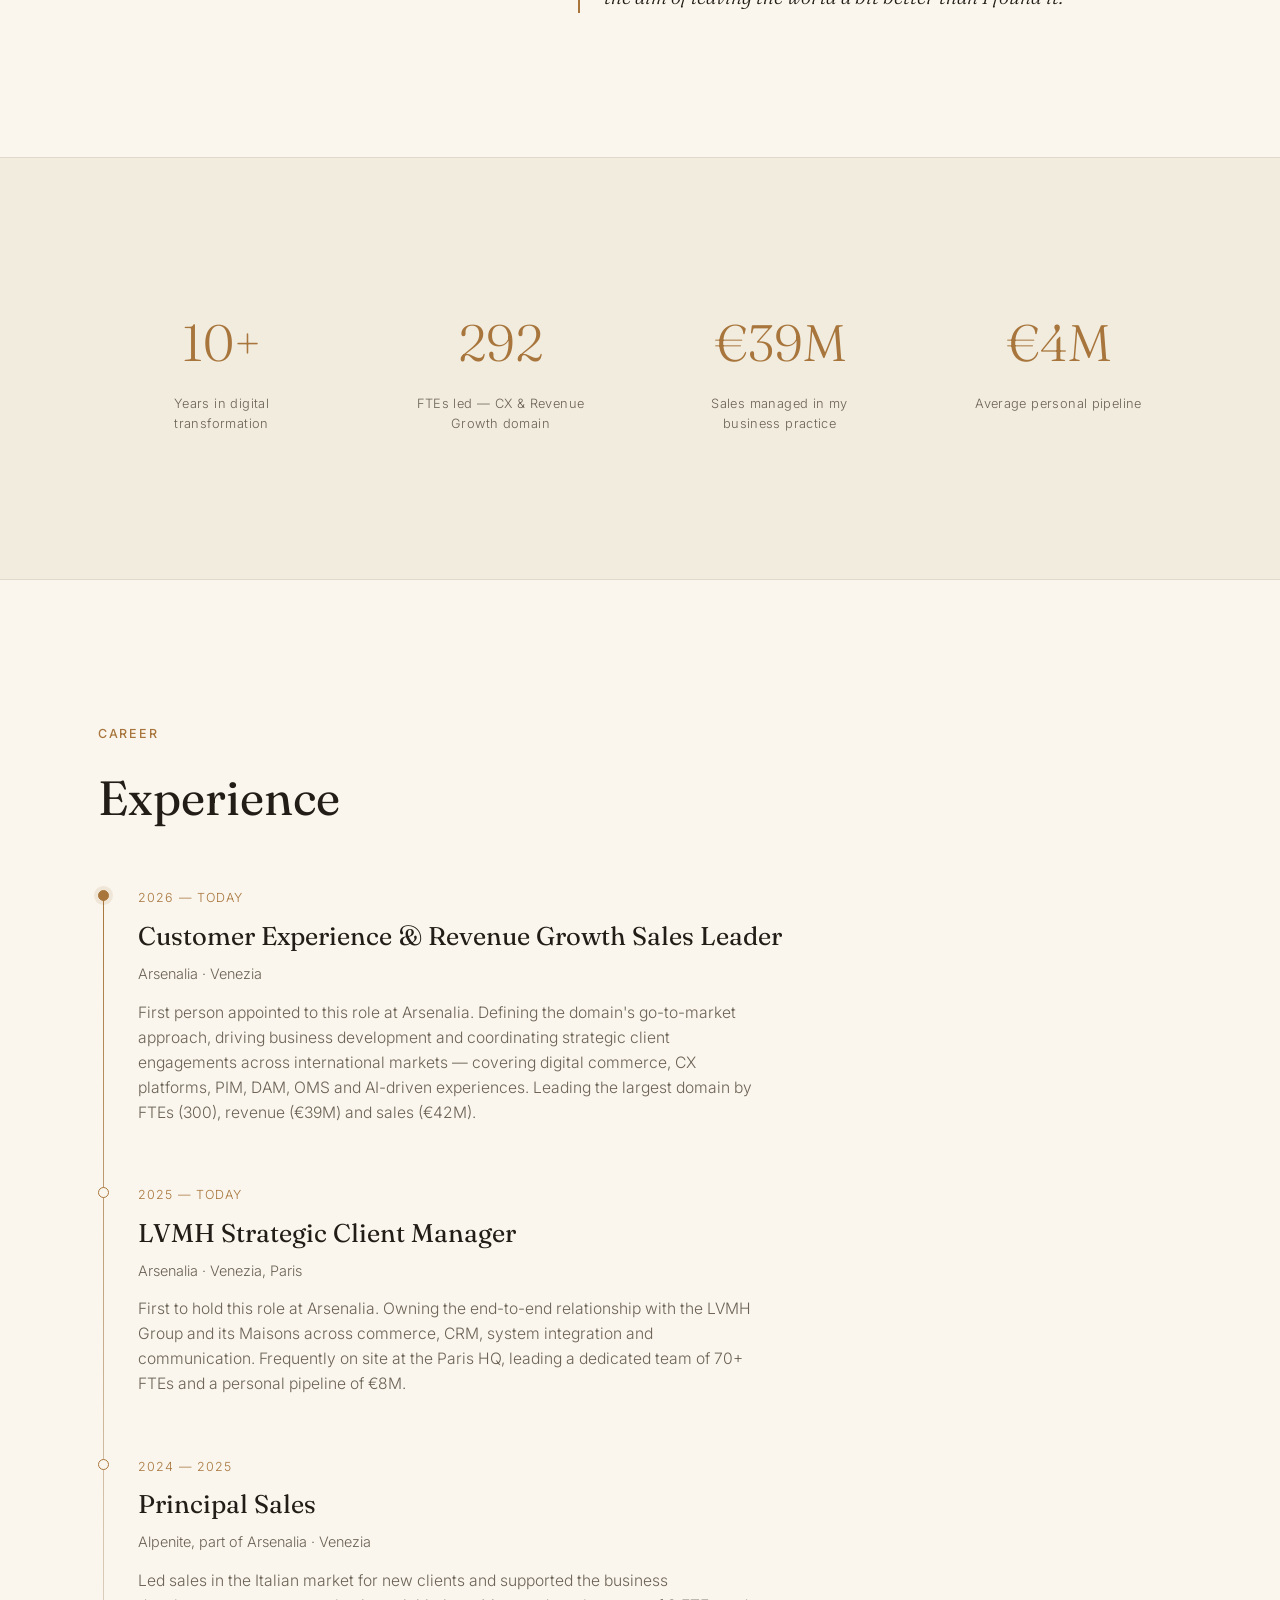
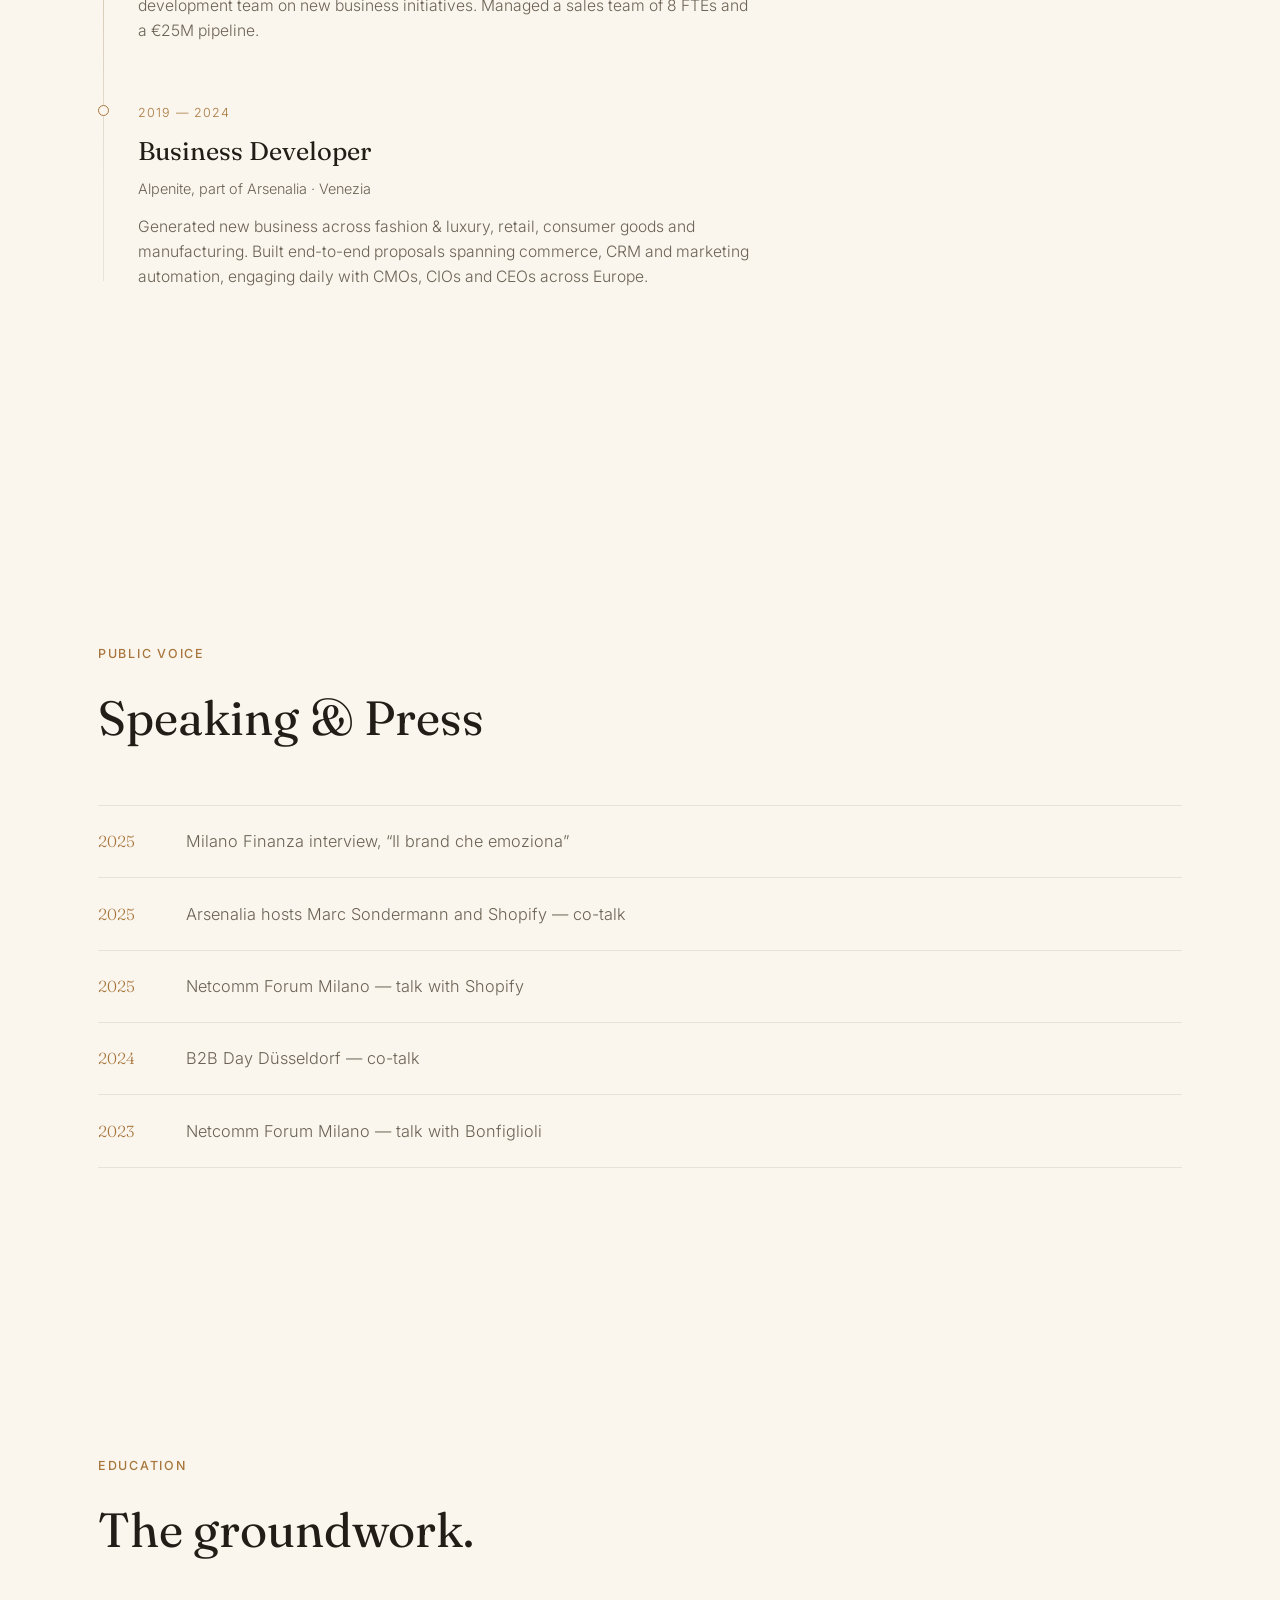
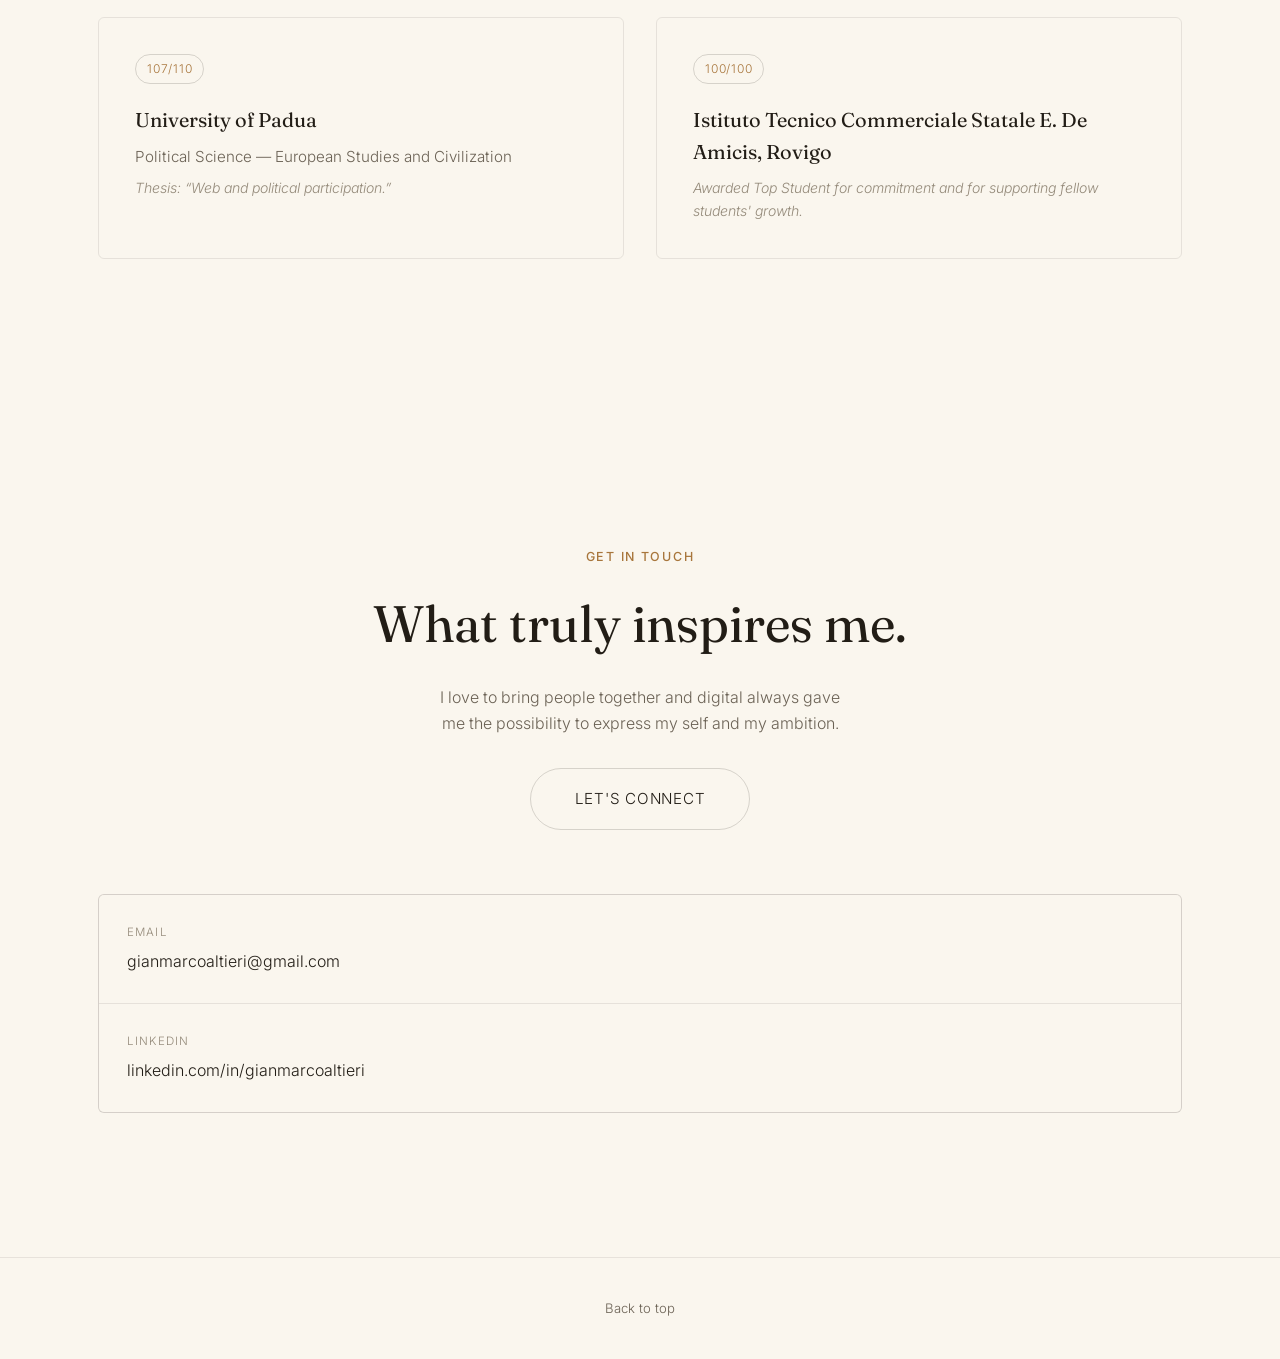
==== commit af98f206: "Reword About title (EN) Co-Authored-By: Claude Sonnet 5.5 <noreply@anthropic.com>" ====
--- a/index.html
+++ b/index.html
@@ -139,7 +139,7 @@
       </div>
       <div class="about-content">
         <p class="kicker reveal" data-i18n="about.kicker">About</p>
-        <h2 class="reveal" data-i18n="about.title">Started because I liked it. I continue because I enjoy it.</h2>
+        <h2 class="reveal" data-i18n="about.title">Started because I liked, continue 'case I enjoy it.</h2>
         <p class="reveal" data-i18n="about.p1">I'm a senior business and digital transformation leader with over a decade of experience driving growth, partnerships and complex client programs across international consulting and technology environments.</p>
         <p class="reveal" data-i18n="about.p2">I currently lead the Customer Experience &amp; Revenue Growth domain at Arsenalia — digital commerce, customer experience and platform ecosystems — while remaining Strategic Client Manager for LVMH, a relationship I've built since 2025.</p>
         <blockquote class="quote reveal" data-i18n="about.quote">While I may not be saving lives, I strive to do work that I love — with the aim of leaving the world a bit better than I found it.</blockquote>
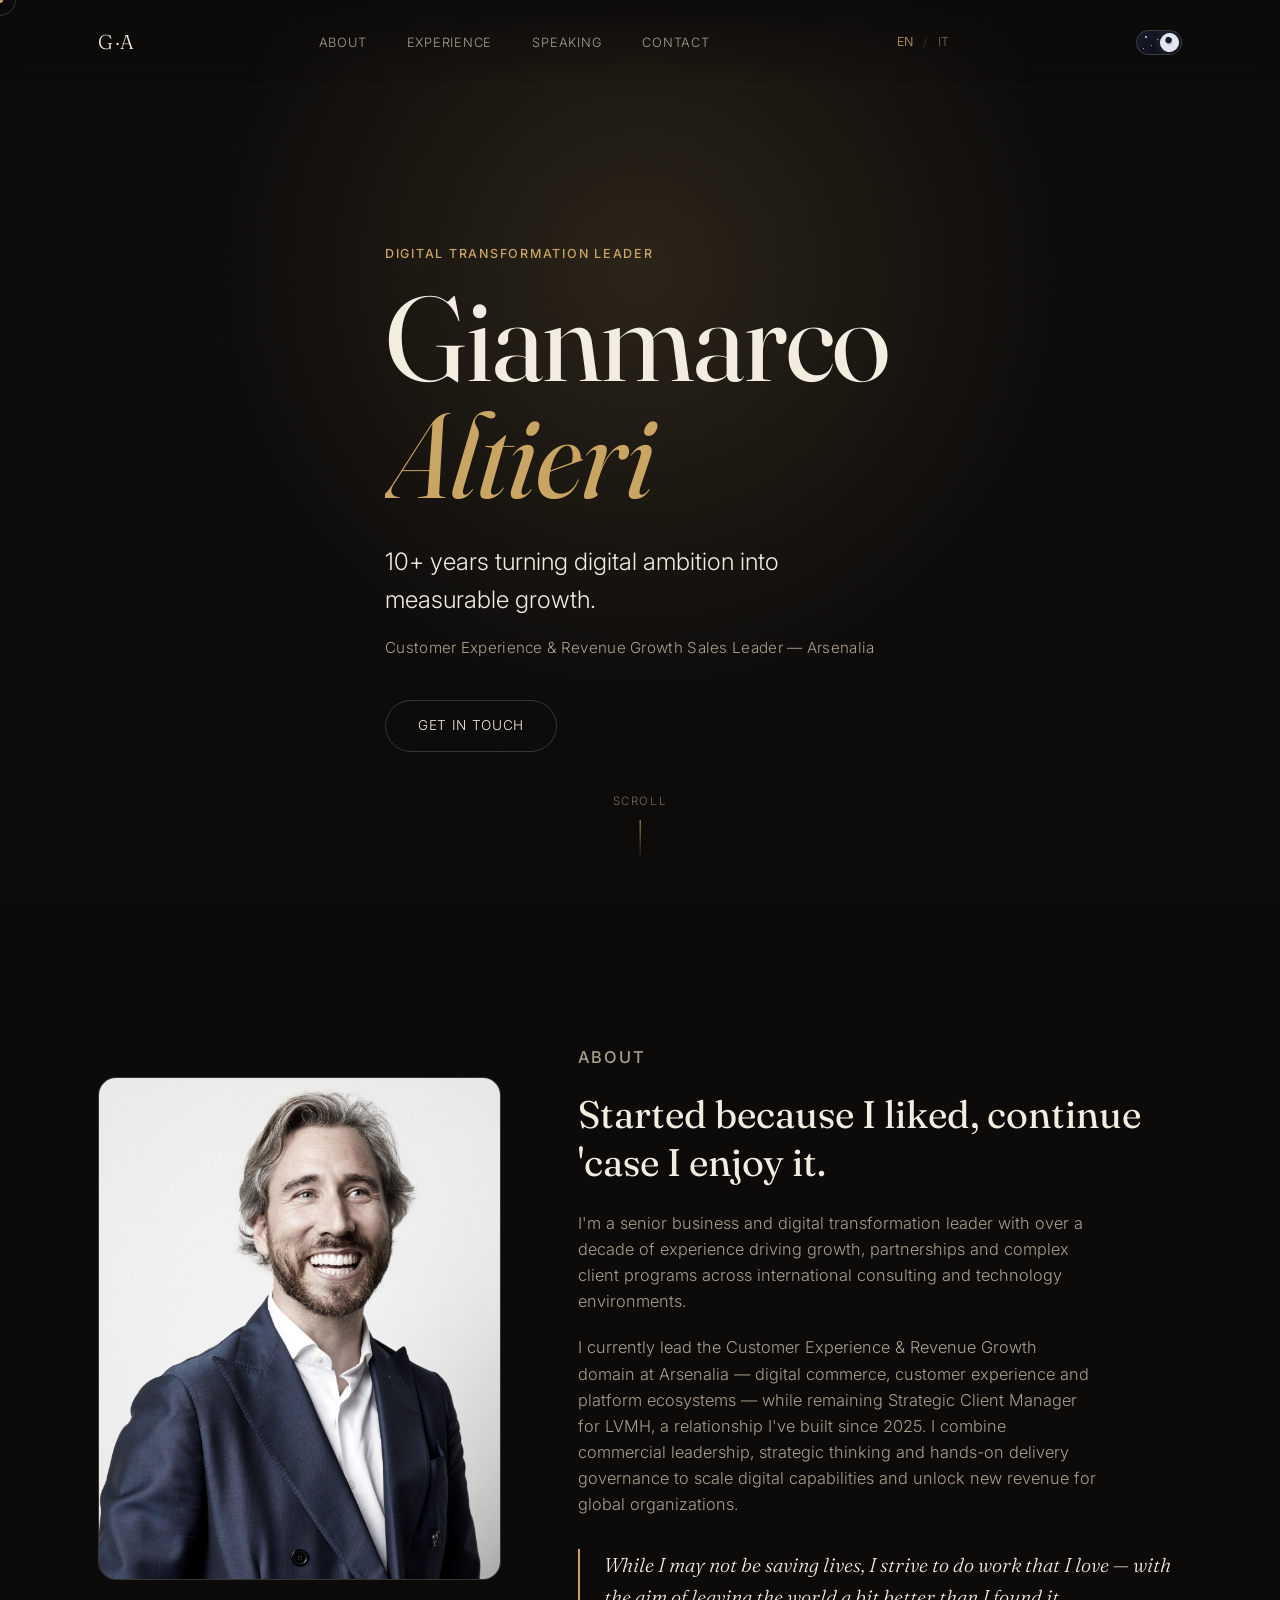
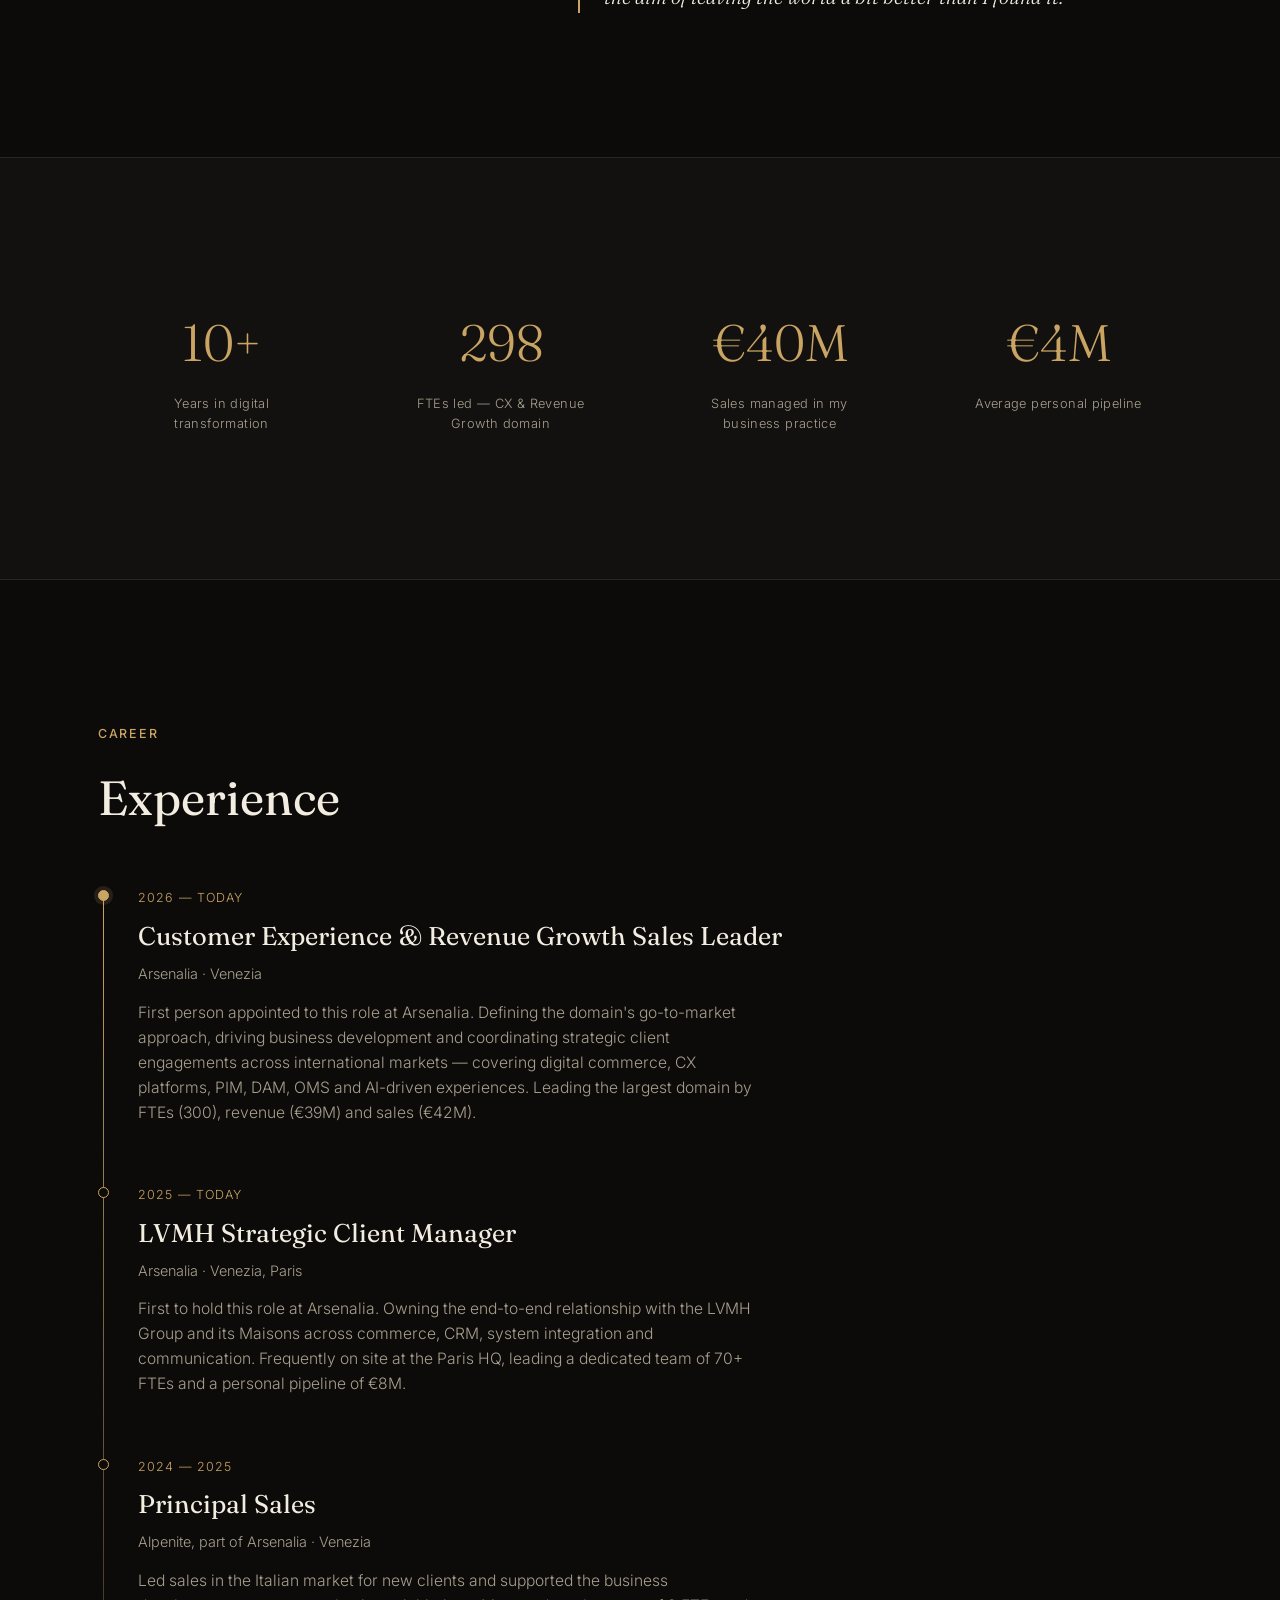
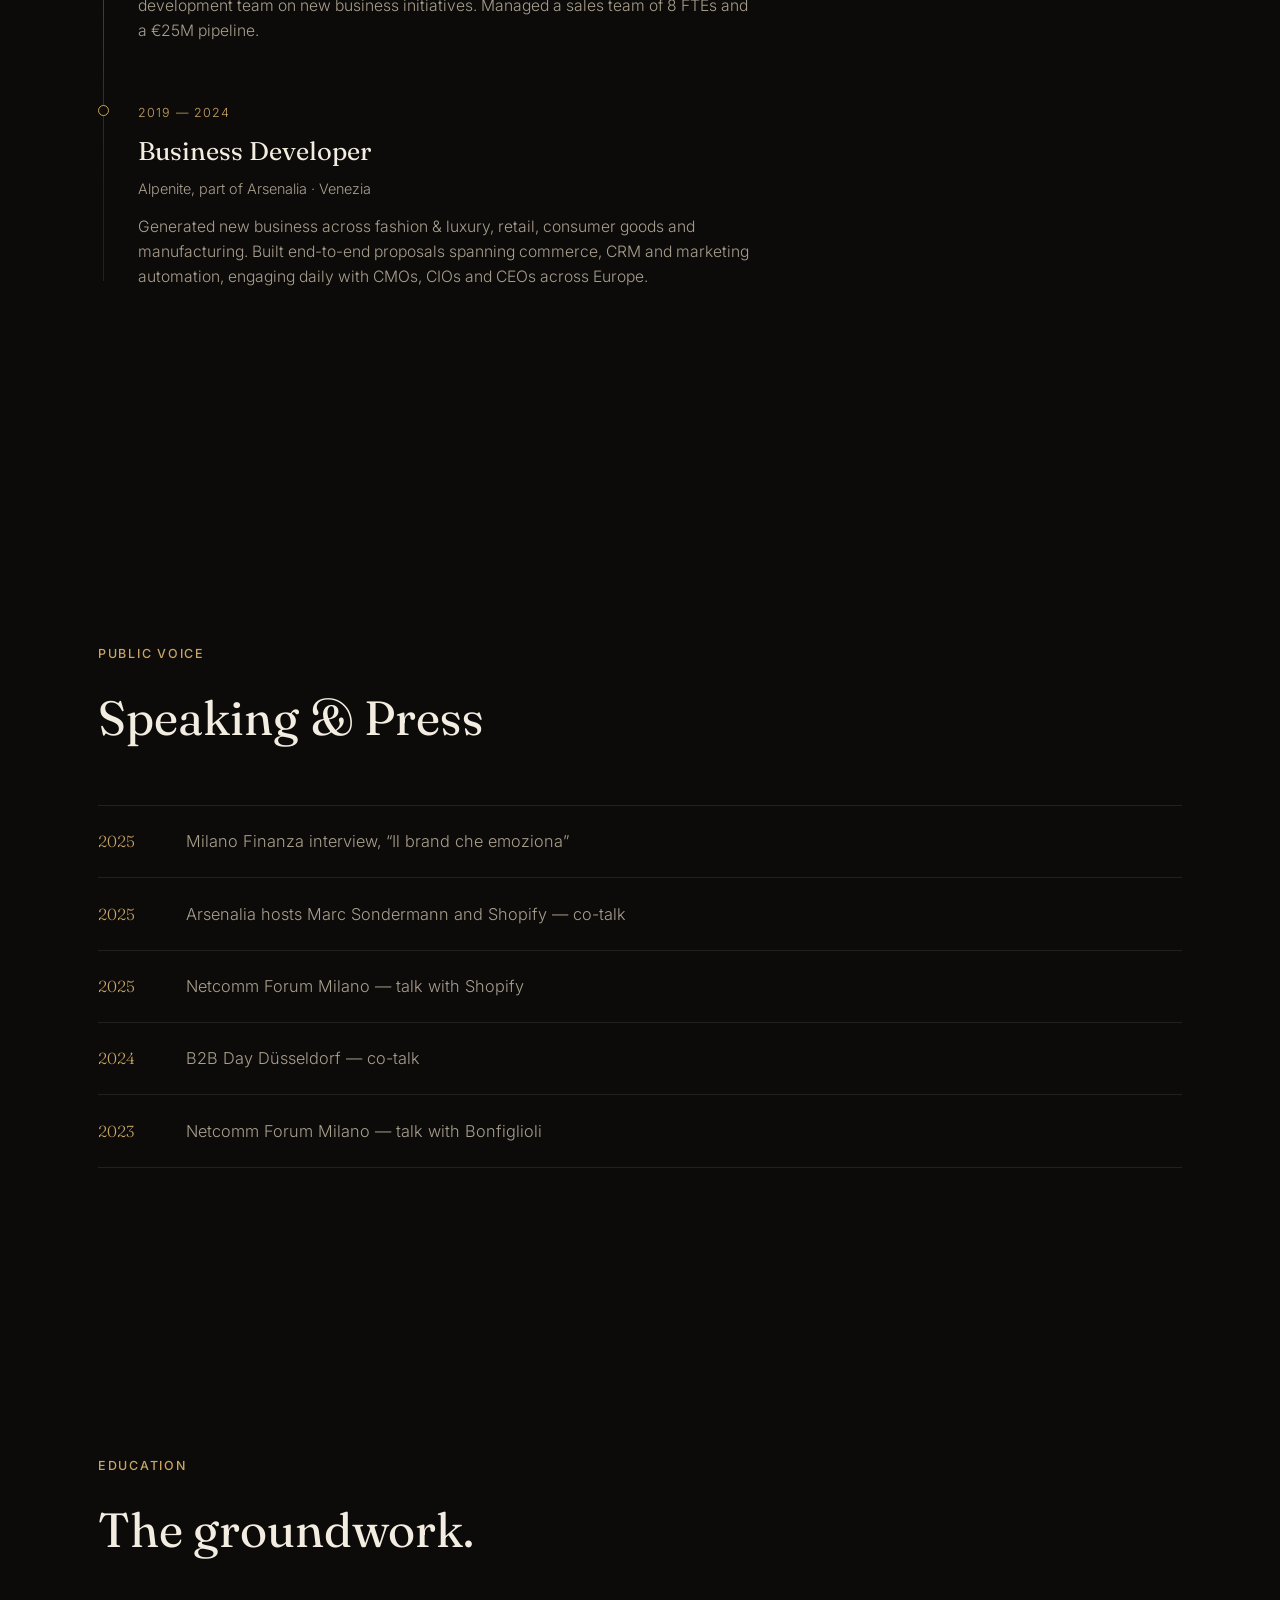
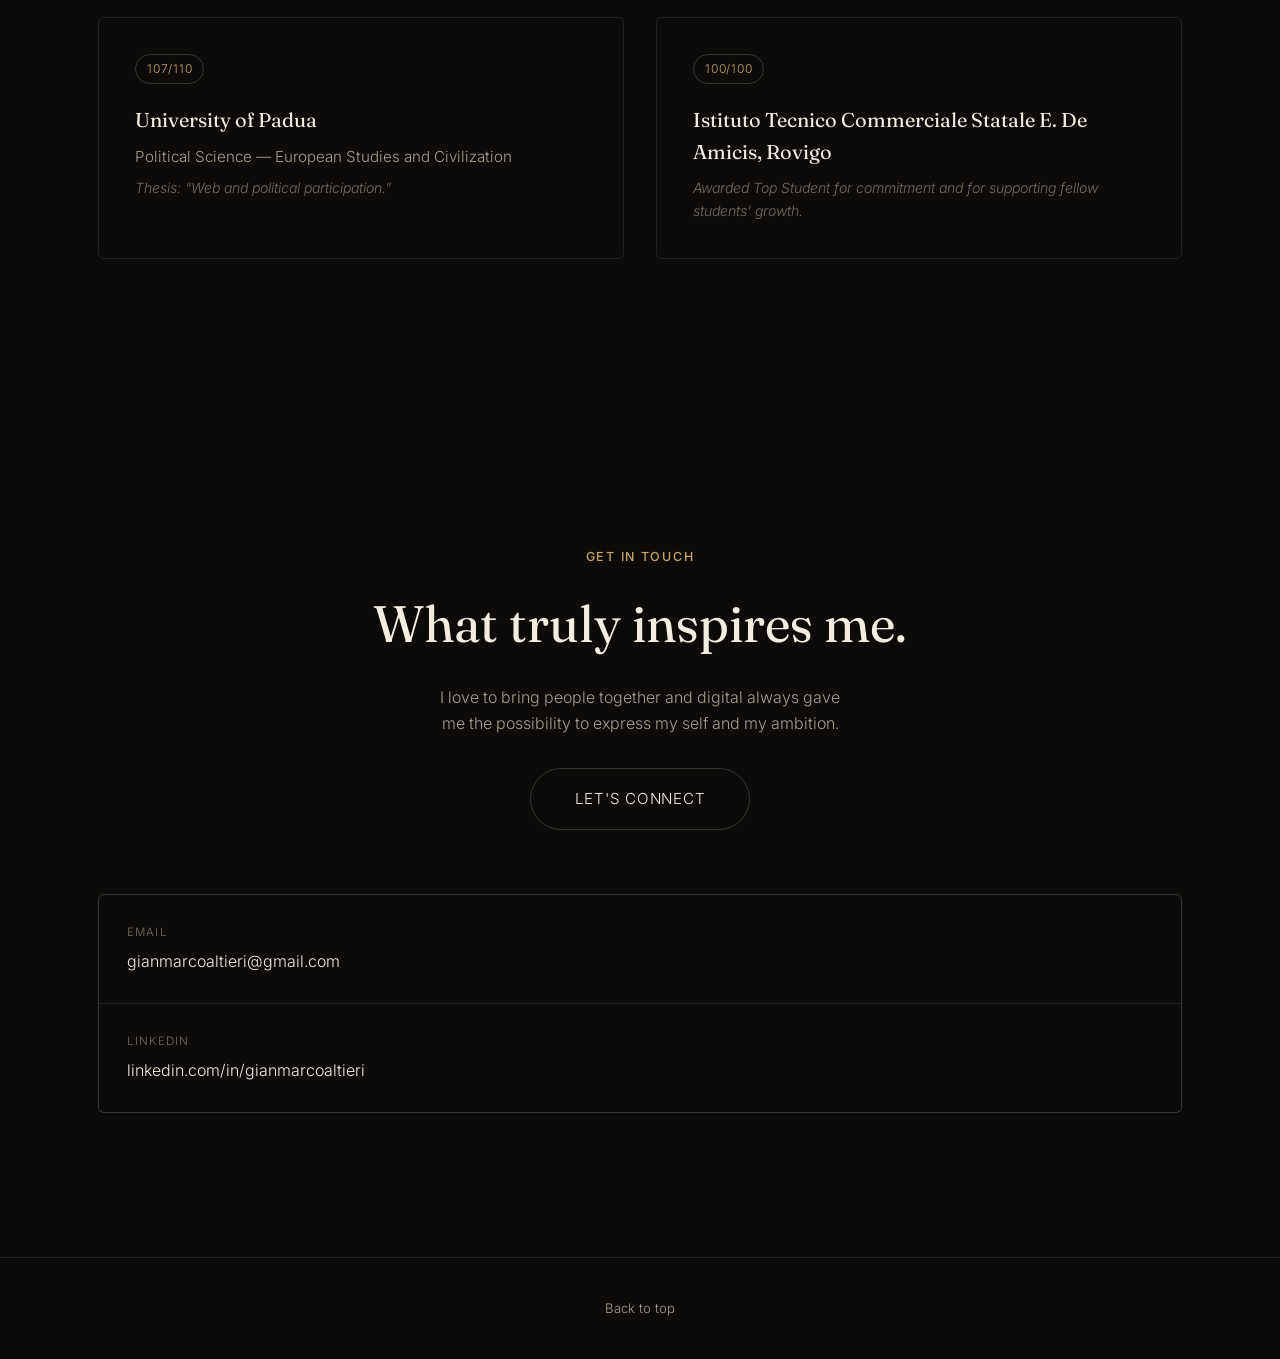
==== commit cc297ee6: "Pick initial theme from visitor's local time (light 07-19, dark otherwise) Co-Authored-By: Claude So" ====
--- a/index.html
+++ b/index.html
@@ -46,9 +46,18 @@
 <link rel="stylesheet" href="assets/css/style.css">
 <script>
   (function () {
-    var saved = localStorage.getItem("ga_theme");
-    var theme = saved || (window.matchMedia("(prefers-color-scheme: light)").matches ? "light" : "dark");
+    var saved = null;
+    try { saved = localStorage.getItem("ga_theme"); } catch (e) {}
+    // No saved choice: follow the visitor's local clock (light 07:00-19:00, dark otherwise).
+    var hour = new Date().getHours();
+    var theme = saved || (hour >= 7 && hour < 19 ? "light" : "dark");
     document.documentElement.setAttribute("data-theme", theme);
+    // Browser UI tint follows the chosen theme, not the OS setting.
+    document.querySelectorAll('meta[name="theme-color"]').forEach(function (m) { m.remove(); });
+    var meta = document.createElement("meta");
+    meta.name = "theme-color";
+    meta.content = theme === "light" ? "#faf6ee" : "#0c0b0a";
+    document.head.appendChild(meta);
   })();
 </script>
 </head>
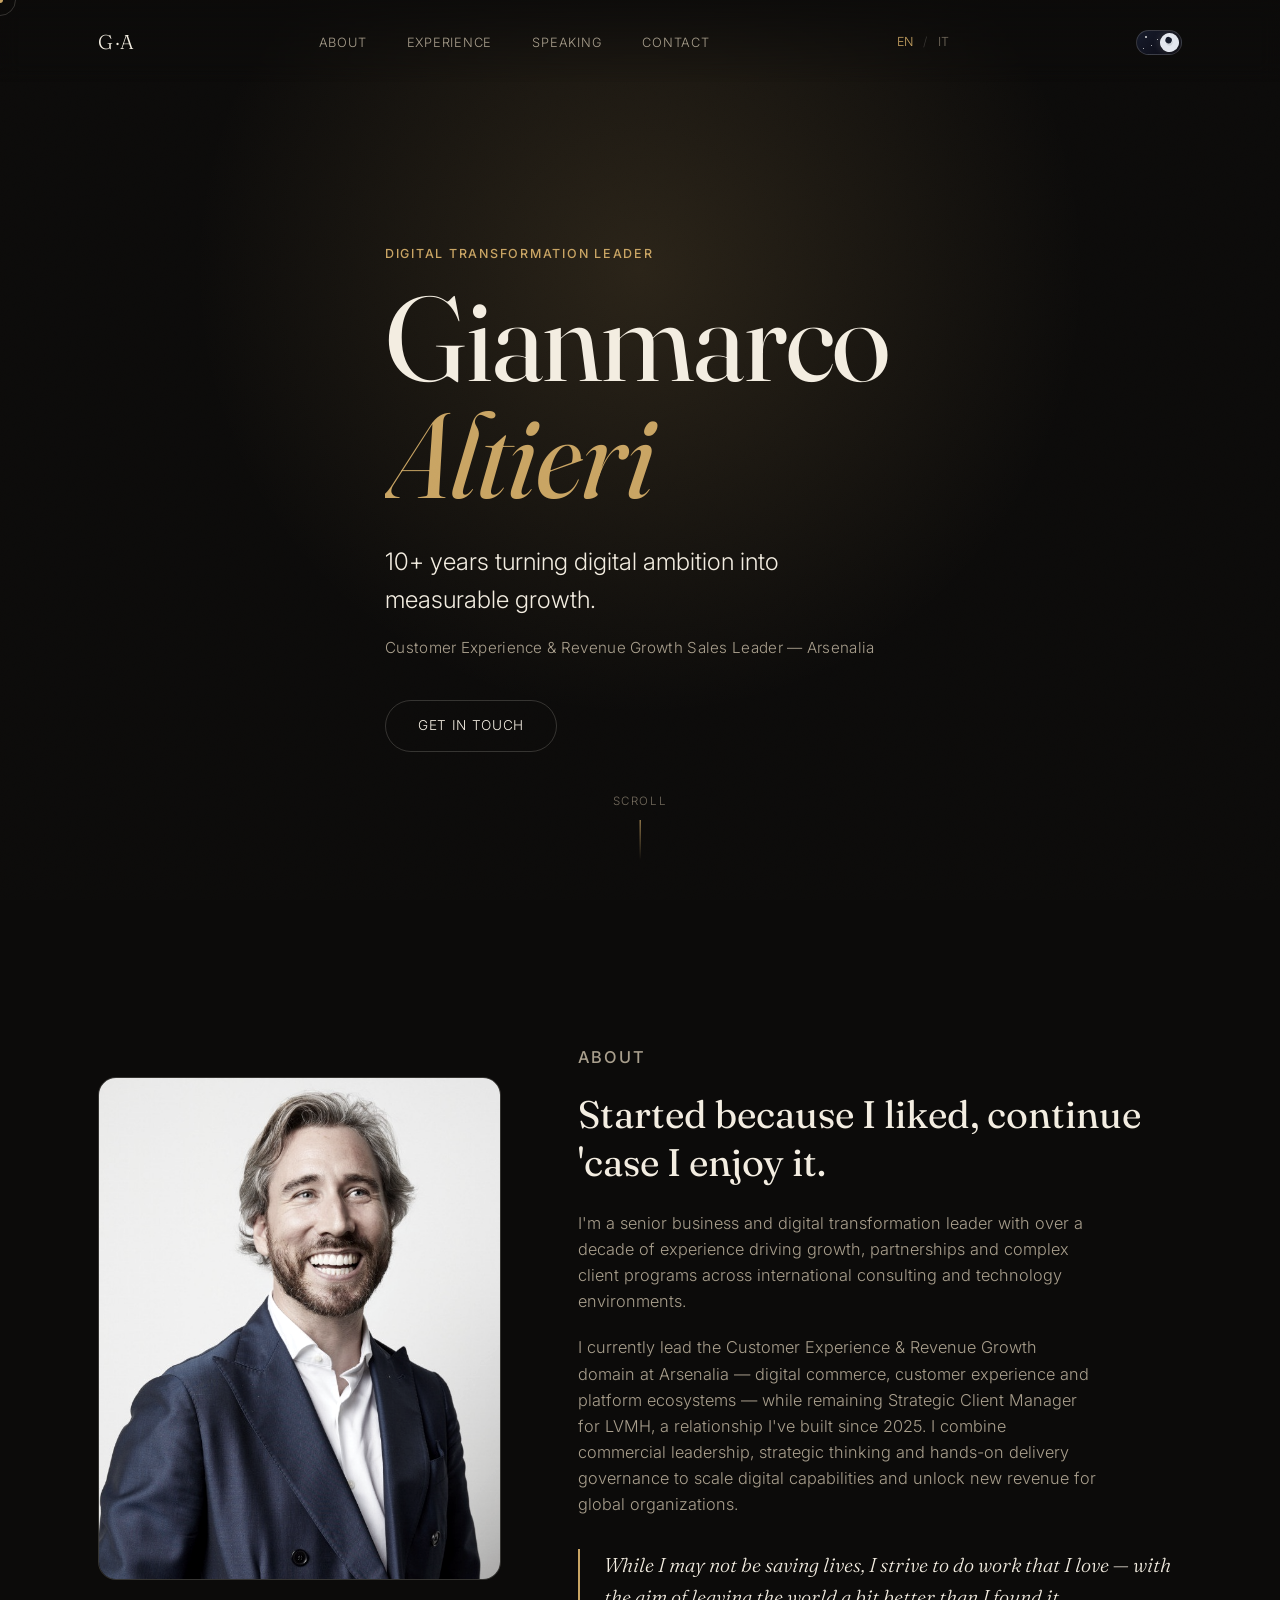
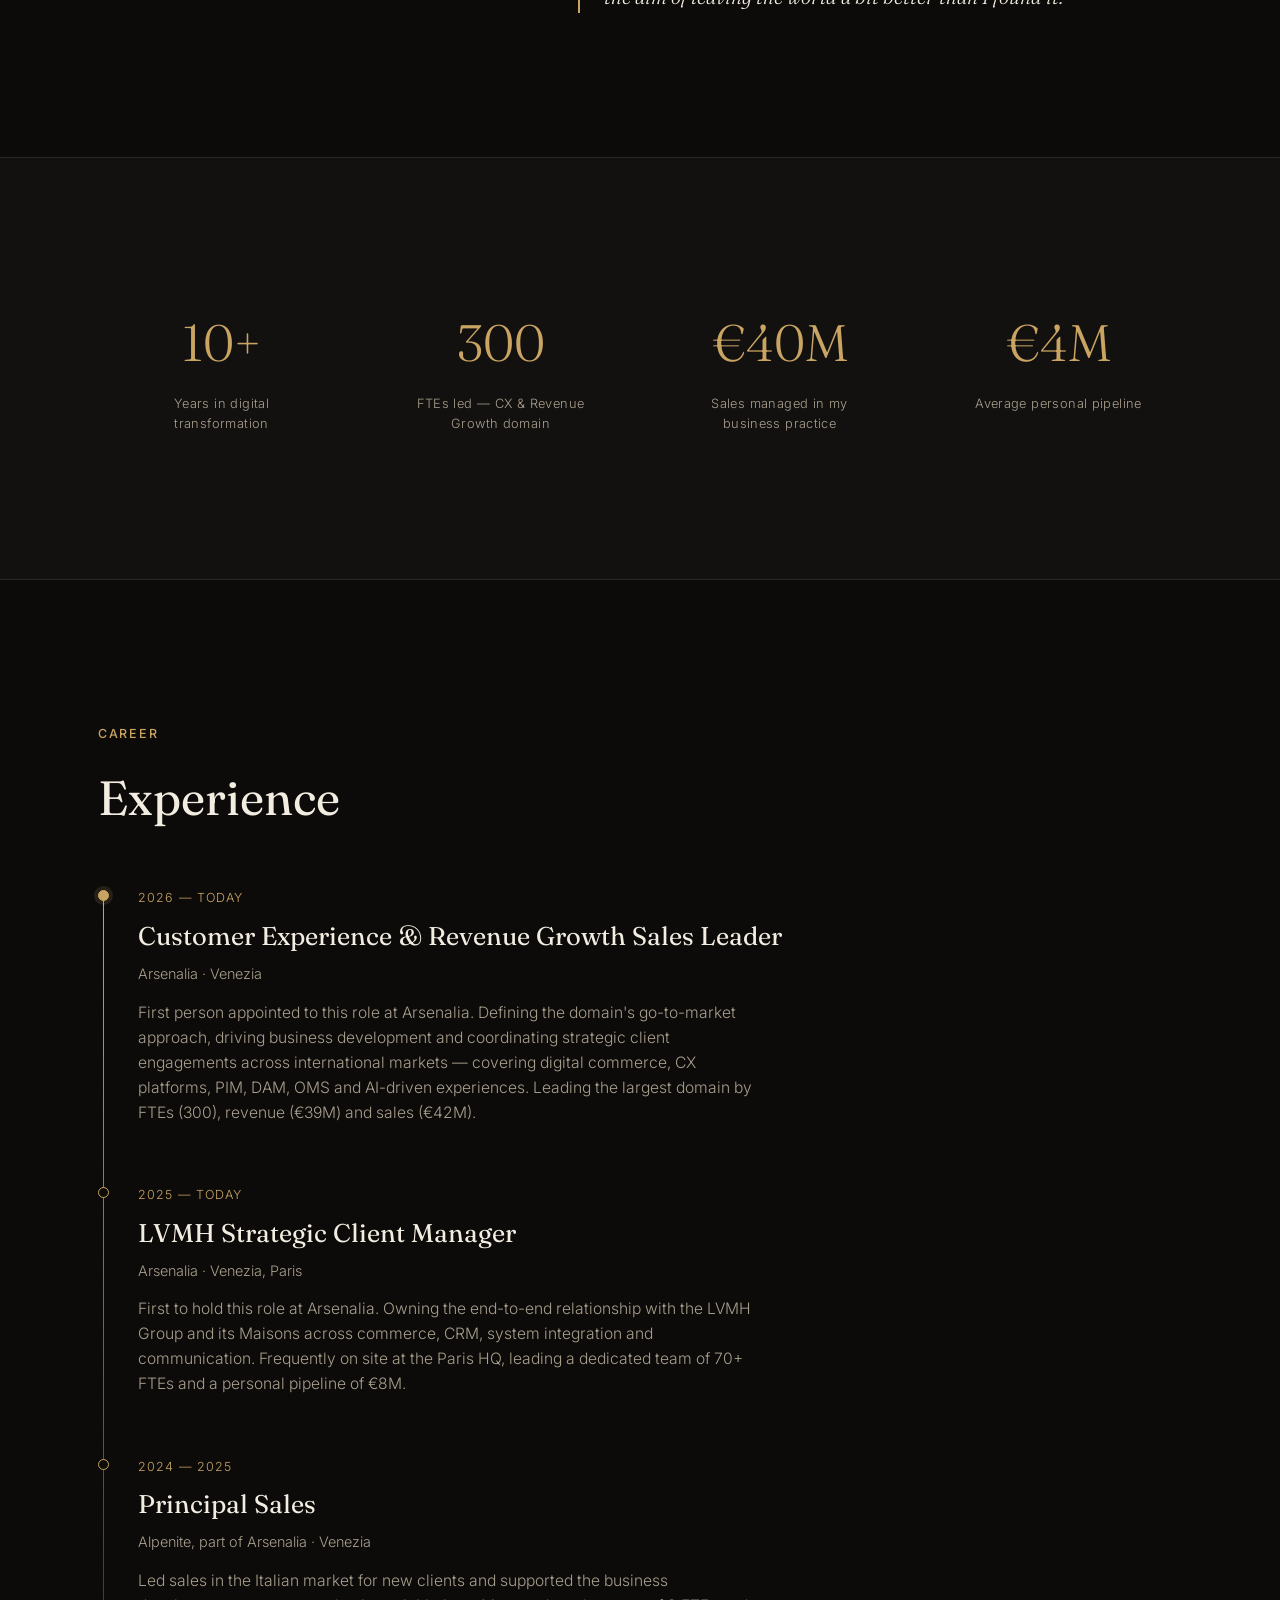
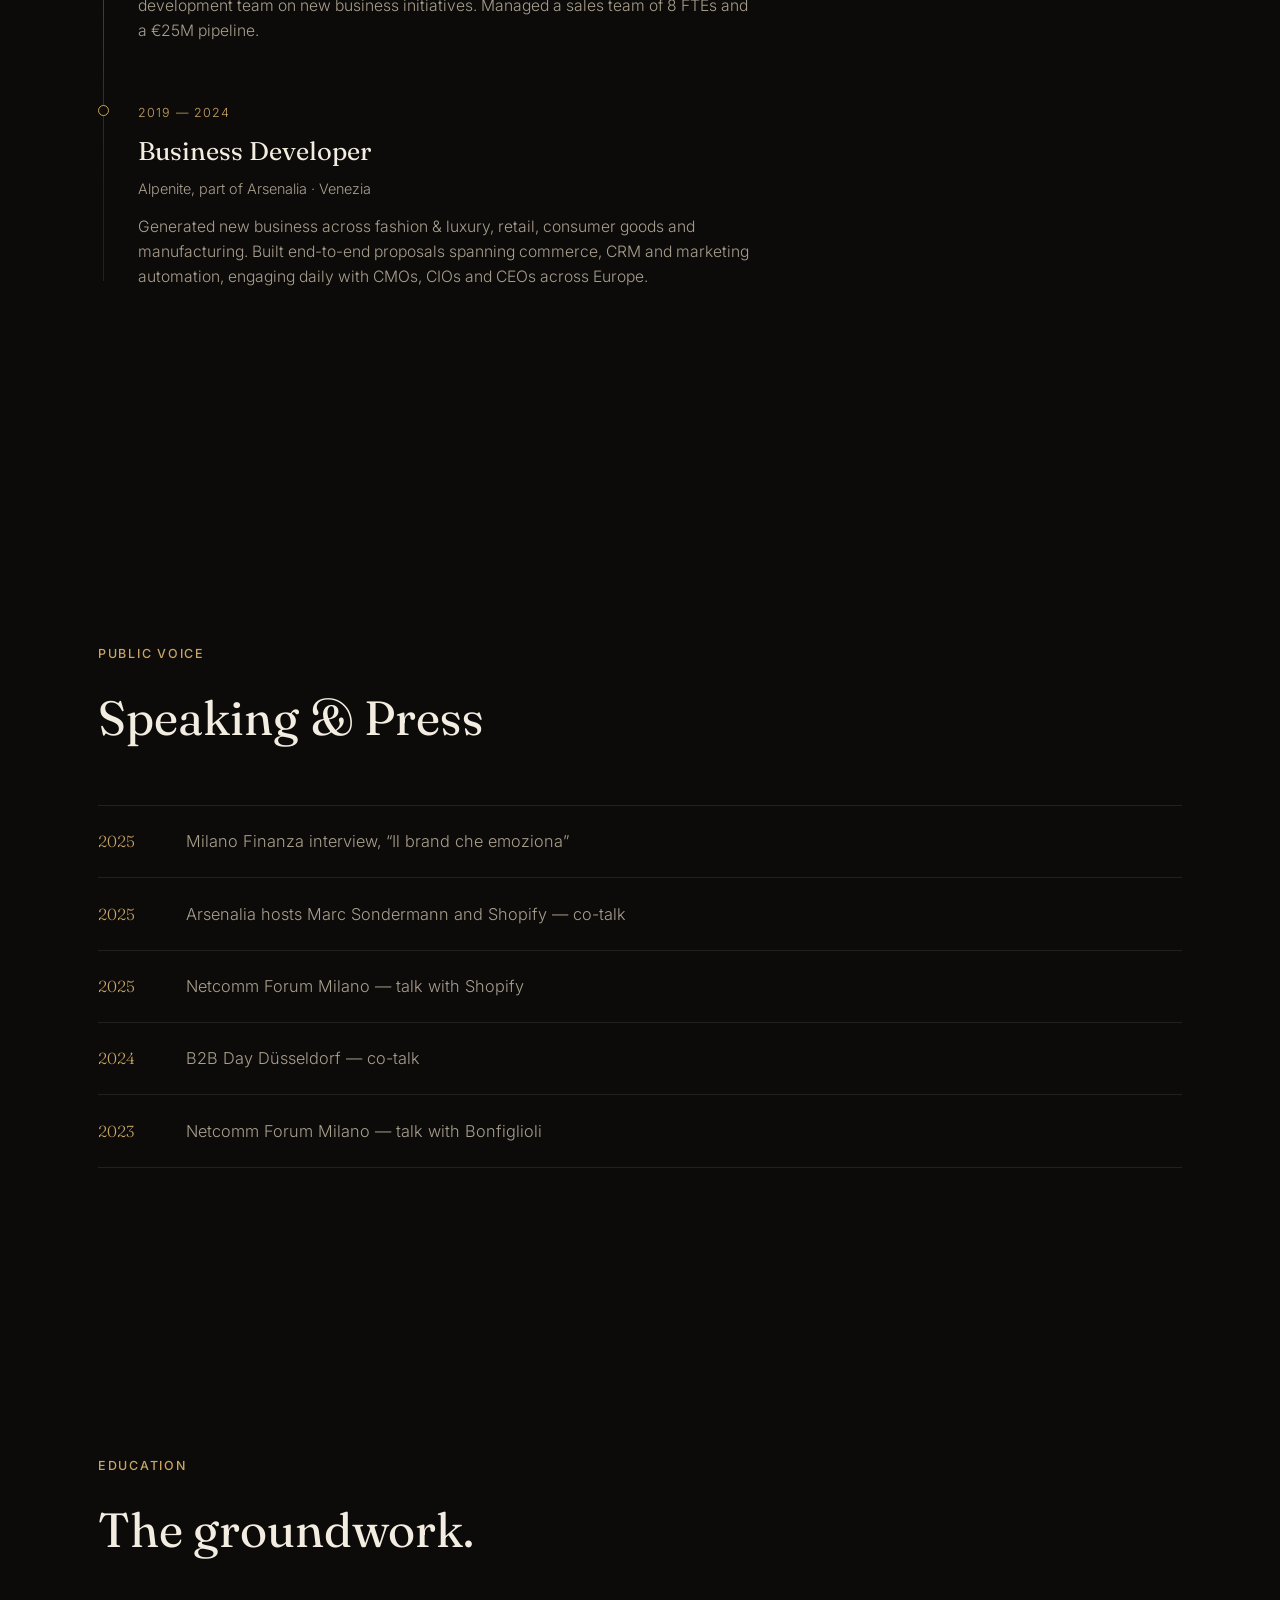
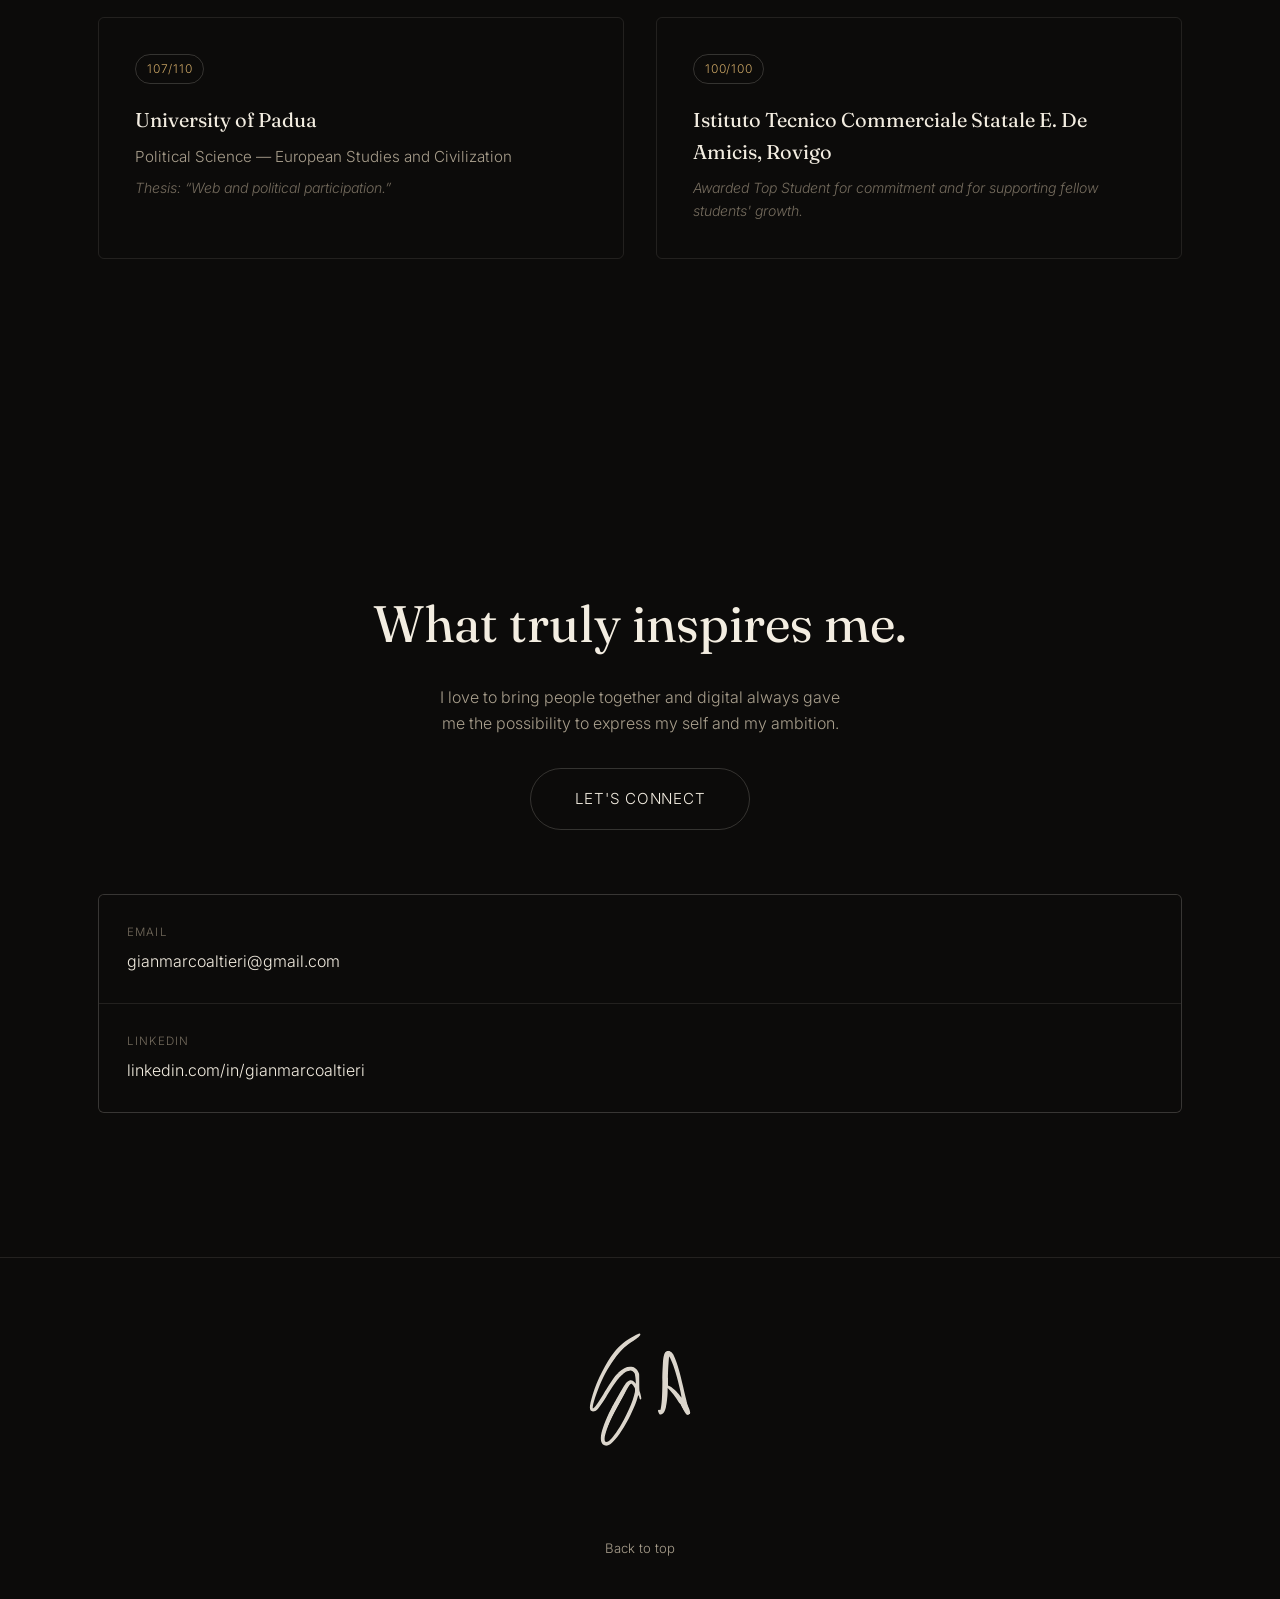
==== commit c813af82: "Add handwritten GA signature to footer with stroke-by-stroke draw-on reveal Co-Authored-By: Claude S" ====
--- a/index.html
+++ b/index.html
@@ -306,6 +306,16 @@
 </main>
 
 <footer class="site-footer">
+  <div class="footer-signature">
+    <svg class="signature-svg" viewBox="245.2 203 29.4 32.4" role="img" aria-label="G.A. signature" xmlns="http://www.w3.org/2000/svg">
+      <defs>
+        <mask id="sigG" maskUnits="userSpaceOnUse" x="240" y="198" width="50" height="42"><g fill="none" stroke="#fff" stroke-linecap="round" stroke-linejoin="round" transform="translate(0 0)"><path class="sig-stroke" d="M259.56 204.22C259.01 204.57 257.08 205.82 256.31 206.37C255.53 206.91 255.44 207 254.93 207.49C254.42 207.98 253.79 208.64 253.26 209.29C252.72 209.94 252.24 210.63 251.73 211.42C251.22 212.2 250.72 213.02 250.21 213.99C249.69 214.96 249.17 215.97 248.66 217.22C248.14 218.46 247.44 220.38 247.11 221.47C246.77 222.55 246.7 223.25 246.63 223.74C246.56 224.23 246.64 224.26 246.71 224.39C246.77 224.52 246.88 224.51 247.01 224.52C247.13 224.52 247.3 224.54 247.48 224.44C247.66 224.34 247.17 225.24 248.11 223.89C249.04 222.54 252.14 217.74 253.11 216.32C254.07 214.89 253.57 215.67 253.91 215.32C254.24 214.96 254.77 214.45 255.13 214.17C255.49 213.88 255.73 213.74 256.08 213.62C256.43 213.49 256.93 213.43 257.26 213.44C257.58 213.45 257.82 213.53 258.06 213.67C258.29 213.8 258.49 213.96 258.66 214.24C258.82 214.52 258.99 214.38 259.06 215.34C259.12 216.3 259.08 219.16 259.03 219.99C258.98 220.82 258.94 219.86 258.78 220.32C258.62 220.77 258.51 221.62 258.08 222.72C257.65 223.81 256.77 225.69 256.18 226.87C255.59 228.04 255.13 228.84 254.53 229.77C253.93 230.69 253.13 231.78 252.58 232.42C252.03 233.05 251.56 233.38 251.23 233.59C250.9 233.8 250.78 233.71 250.58 233.69C250.38 233.67 250.14 233.58 250.01 233.47C249.87 233.35 249.83 233.26 249.78 232.99C249.73 232.72 249.59 232.51 249.71 231.84C249.82 231.17 250.16 229.93 250.48 228.99C250.81 228.05 250.78 227.94 251.66 226.22C252.53 224.49 254.93 220.13 255.76 218.67C256.58 217.2 256.41 217.67 256.63 217.42C256.85 217.16 256.9 217.17 257.06 217.12C257.21 217.07 257.43 217.1 257.56 217.12C257.68 217.13 257.7 217.1 257.83 217.22C257.96 217.33 258.15 217.65 258.33 217.79C258.51 217.93 258.83 218.02 258.93 218.07" pathLength="1" stroke-width="1.45" style="--d:1.87s;--t:0.00s"/><path class="sig-stroke" d="M259.08 220.04C259.17 220.1 259.49 220.16 259.63 220.39C259.77 220.62 259.86 221.24 259.91 221.42" pathLength="1" stroke-width="1.45" style="--d:0.18s;--t:1.87s"/></g></mask>
+        <mask id="sigA" maskUnits="userSpaceOnUse" x="300" y="198" width="40" height="42"><g fill="none" stroke="#fff" stroke-linecap="round" stroke-linejoin="round"><path class="sig-stroke" d="M314.92 225.07C314.99 225.01 315.2 225.06 315.34 224.7C315.48 224.34 315.64 223.55 315.74 222.92C315.84 222.29 315.86 222.82 315.94 220.92C316.02 219.03 316.14 213.42 316.24 211.57C316.34 209.72 316.45 210.15 316.52 209.82C316.58 209.49 316.56 209.65 316.64 209.6C316.72 209.54 316.83 209.48 316.99 209.5C317.15 209.52 317.46 209.62 317.59 209.7C317.72 209.78 317.54 209.4 317.79 209.97C318.04 210.55 318.72 212.18 319.07 213.15C319.41 214.12 319.52 214.51 319.84 215.8C320.17 217.09 320.81 219.91 321.02 220.87C321.22 221.84 321.12 221.37 321.09 221.6C321.07 221.83 320.68 221.64 320.87 222.25C321.05 222.85 321.97 224.73 322.19 225.22" pathLength="1" stroke-width="1.8" style="--d:0.72s;--t:2.30s"/><path class="sig-stroke" d="M316.09 217.95C316.15 218.01 316.3 218.24 316.47 218.32C316.63 218.4 316.87 218.33 317.07 218.42C317.26 218.52 317.3 218.56 317.64 218.9C317.98 219.24 318.69 219.98 319.09 220.47C319.49 220.97 319.77 221.56 320.07 221.85C320.36 222.14 320.67 222.19 320.84 222.2C321.02 222.21 321.07 222.02 321.12 221.92C321.16 221.83 321.09 221.67 321.09 221.62" pathLength="1" stroke-width="1.8" style="--d:0.18s;--t:3.07s"/></g></mask>
+      </defs>
+      <g mask="url(#sigG)"><path fill="currentColor" d="M 250.06 234.08 C 249.25 233.72 249 232.5 249.39 230.73 C 249.72 229.23 251.16 225.66 252.12 223.96 C 252.42 223.43 253.25 221.95 253.96 220.68 C 255.4 218.13 255.88 217.38 256.3 217.02 C 257.05 216.39 257.79 216.43 258.32 217.12 L 258.64 217.54 L 258.64 217.12 C 258.64 216.3 258.46 215.04 258.3 214.71 C 258.22 214.52 257.99 214.27 257.8 214.14 C 257.5 213.95 257.36 213.93 256.95 213.97 C 256.19 214.05 255.69 214.36 254.66 215.38 C 253.7 216.34 253.25 216.98 250.56 221.2 C 248.54 224.36 247.97 224.98 247.09 224.98 C 245.99 224.98 245.98 223.86 247.04 220.38 C 248.23 216.47 250.64 211.71 252.8 209 C 254.29 207.13 255.72 205.95 258.07 204.66 C 259.57 203.83 259.8 203.77 259.88 204.2 C 259.93 204.44 259.04 205.26 257.95 205.97 C 256.4 206.98 255.56 207.64 254.68 208.58 C 253.08 210.27 251.28 212.95 249.91 215.68 C 248.67 218.18 247.16 222.36 247.05 223.61 C 247 224.19 247 224.22 247.18 224.12 C 247.65 223.87 248.25 223.04 249.85 220.43 C 252.32 216.41 253 215.43 254.03 214.43 C 255.27 213.21 256.43 212.73 257.6 212.95 C 258.35 213.09 258.92 213.55 259.29 214.3 L 259.56 214.86 L 259.58 217.12 C 259.59 218.98 259.62 219.44 259.76 219.78 C 259.85 220 259.98 220.49 260.05 220.86 C 260.16 221.43 260.16 221.56 260.05 221.67 C 259.86 221.88 259.75 221.75 259.57 221.09 C 259.38 220.41 259.33 220.44 259.08 221.39 C 258.8 222.5 258.26 223.81 257.29 225.8 C 255.69 229.07 254 231.67 252.49 233.17 C 251.82 233.84 251.62 233.98 251.16 234.12 C 250.52 234.3 250.56 234.3 250.06 234.08M 251.41 232.96 C 252.04 232.55 253.62 230.41 254.71 228.52 C 256.79 224.91 258.45 220.73 258.45 219.11 C 258.45 218.77 257.98 217.91 257.65 217.64 C 257.25 217.3 256.91 217.75 255.57 220.34 C 255.09 221.28 254.25 222.82 253.7 223.78 C 251.74 227.18 250.22 230.93 250.22 232.39 C 250.22 233.32 250.59 233.49 251.41 232.96"/></g>
+      <g transform="translate(-49.5 0)"><g mask="url(#sigA)"><path fill="currentColor" d="M 321.84 225.84 C 321.75 225.79 321.59 225.57 321.48 225.37 C 321.38 225.16 320.79 224.18 320.17 223.17 C 319.03 221.34 318.27 220.29 317.28 219.22 L 316.75 218.64 L 316.74 219.61 C 316.73 220.91 316.5 223.02 316.25 223.96 C 315.98 225.02 315.63 225.57 315.12 225.75 C 314.63 225.92 314.5 225.84 314.26 225.21 C 314.1 224.8 314.1 224.76 314.25 224.61 C 314.39 224.48 314.45 224.47 314.6 224.57 C 314.77 224.67 314.79 224.64 314.89 224.22 C 315.16 223.01 315.29 221 315.32 216.93 C 315.38 210.94 315.61 209.19 316.44 208.76 C 317.28 208.33 318.04 208.91 318.67 210.46 C 319.48 212.43 320.01 214.25 320.95 218.4 C 321.74 221.89 321.99 222.8 322.5 224.16 C 322.69 224.64 322.84 225.17 322.84 225.34 C 322.84 225.82 322.29 226.1 321.84 225.84M 320.61 221.35 C 320.61 221.32 320.59 221.3 320.56 221.3 C 320.54 221.3 320.51 221.32 320.51 221.35 C 320.51 221.38 320.54 221.39 320.56 221.39 C 320.59 221.39 320.61 221.38 320.61 221.35M 320.18 219.45 C 319.36 215.71 318.52 212.91 317.66 211.07 C 317.42 210.55 317.2 210.15 317.18 210.18 C 317.07 210.28 316.83 214.41 316.84 216.09 L 316.84 217.96 L 317.44 218.24 C 318.11 218.56 319.29 219.67 320.03 220.66 C 320.26 220.98 320.46 221.2 320.48 221.14 C 320.5 221.08 320.36 220.32 320.18 219.45"/></g></g>
+    </svg>
+  </div>
   <a href="#top" class="footer-back" data-i18n="footer.back">Back to top</a>
 </footer>
 
--- a/assets/css/style.css
+++ b/assets/css/style.css
@@ -382,6 +382,16 @@
 .contact-value { display: block; font-size: 1rem; color: var(--text); }
 /* ---------- Footer ---------- */
 .site-footer { border-top: 1px solid var(--line); }
+.footer-signature { display: flex; justify-content: center; padding: 4.5rem 0 3rem; color: var(--text); }
+.signature-svg { height: clamp(88px, 14vw, 120px); width: auto; overflow: visible; opacity: .9; }
+
+/* Hand-written reveal: each pen stroke is drawn in order through a mask (see initSignature) */
+/* offset > 1 keeps the round line caps of not-yet-drawn strokes out of sight */
+.footer-signature.sig-ready .sig-stroke { stroke-dasharray: 1 2; stroke-dashoffset: 1.1; }
+.footer-signature.sig-ready.in-view .sig-stroke {
+  animation: sig-draw var(--d) cubic-bezier(.45, .05, .4, 1) var(--t) forwards;
+}
+@keyframes sig-draw { to { stroke-dashoffset: 0; } }
 .site-footer .footer-back {
   display: flex; align-items: center; justify-content: center;
   width: 100%; padding: 2.5rem 0;
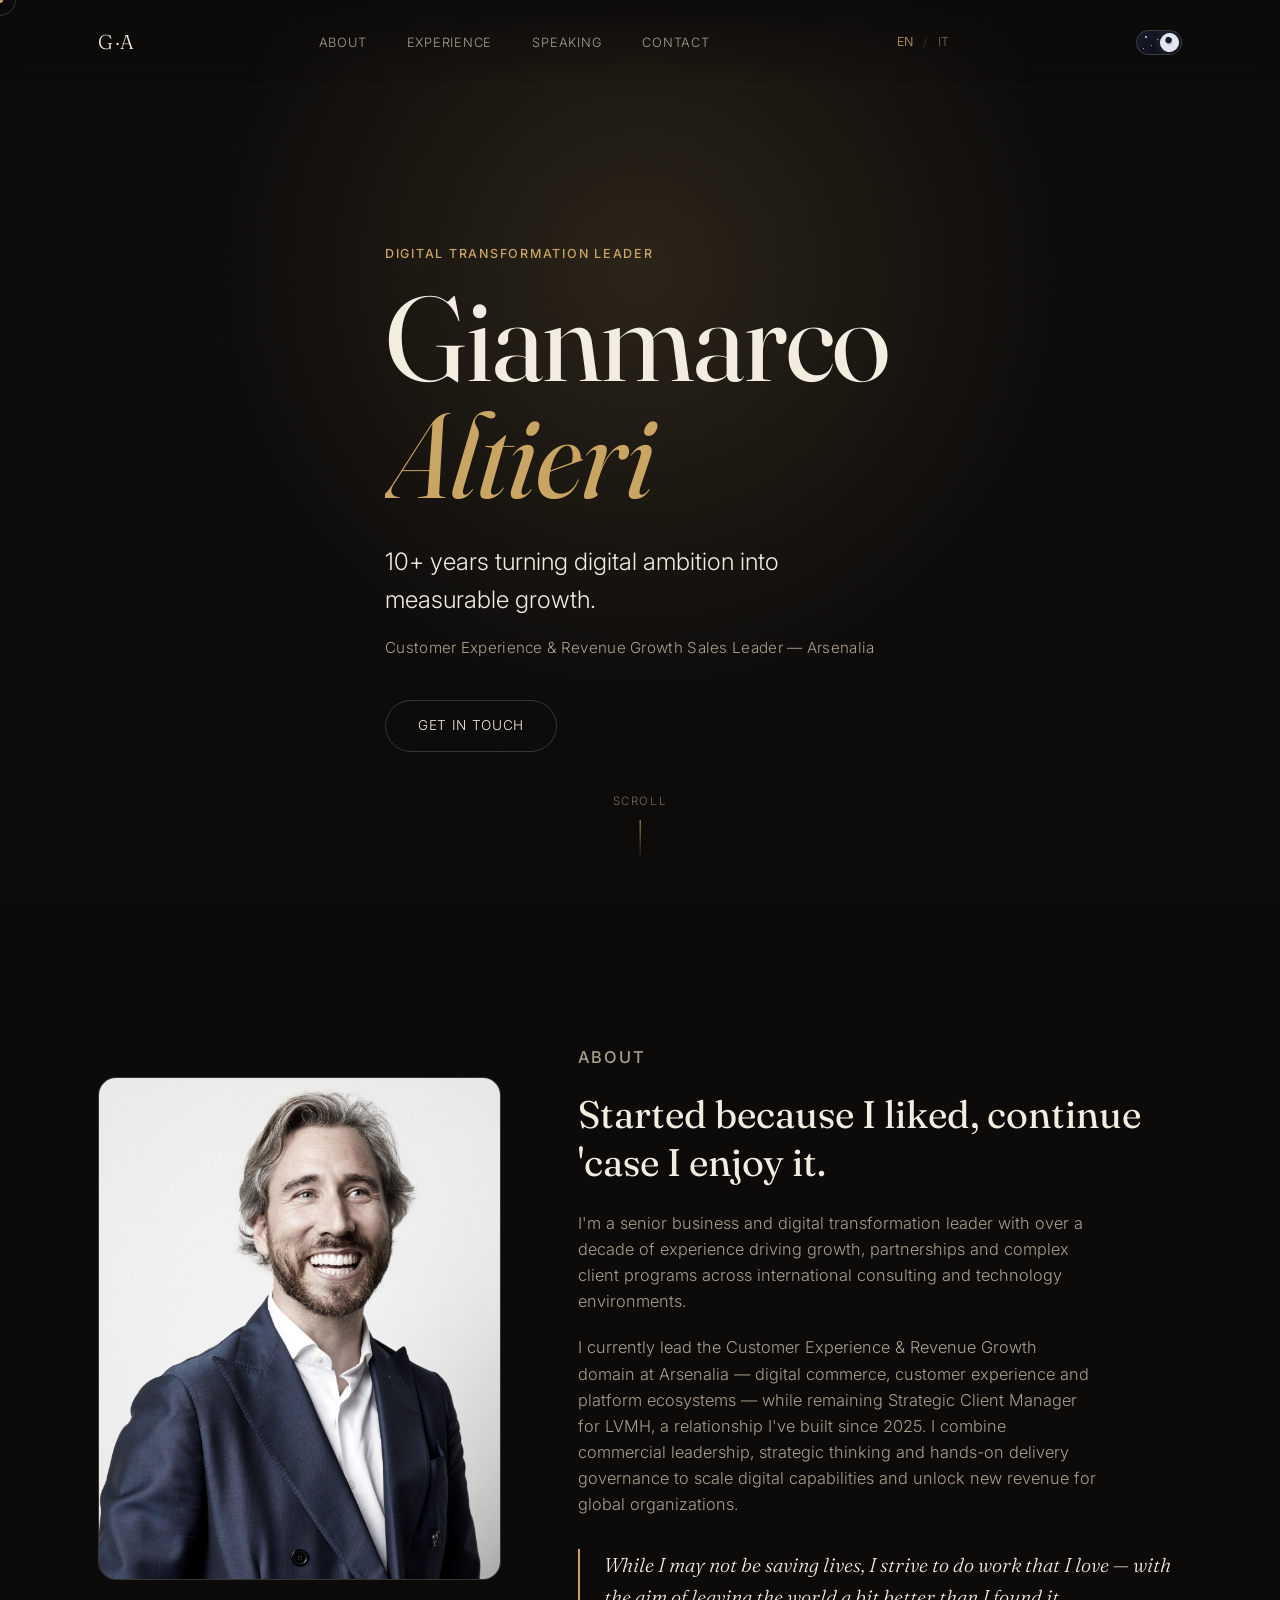
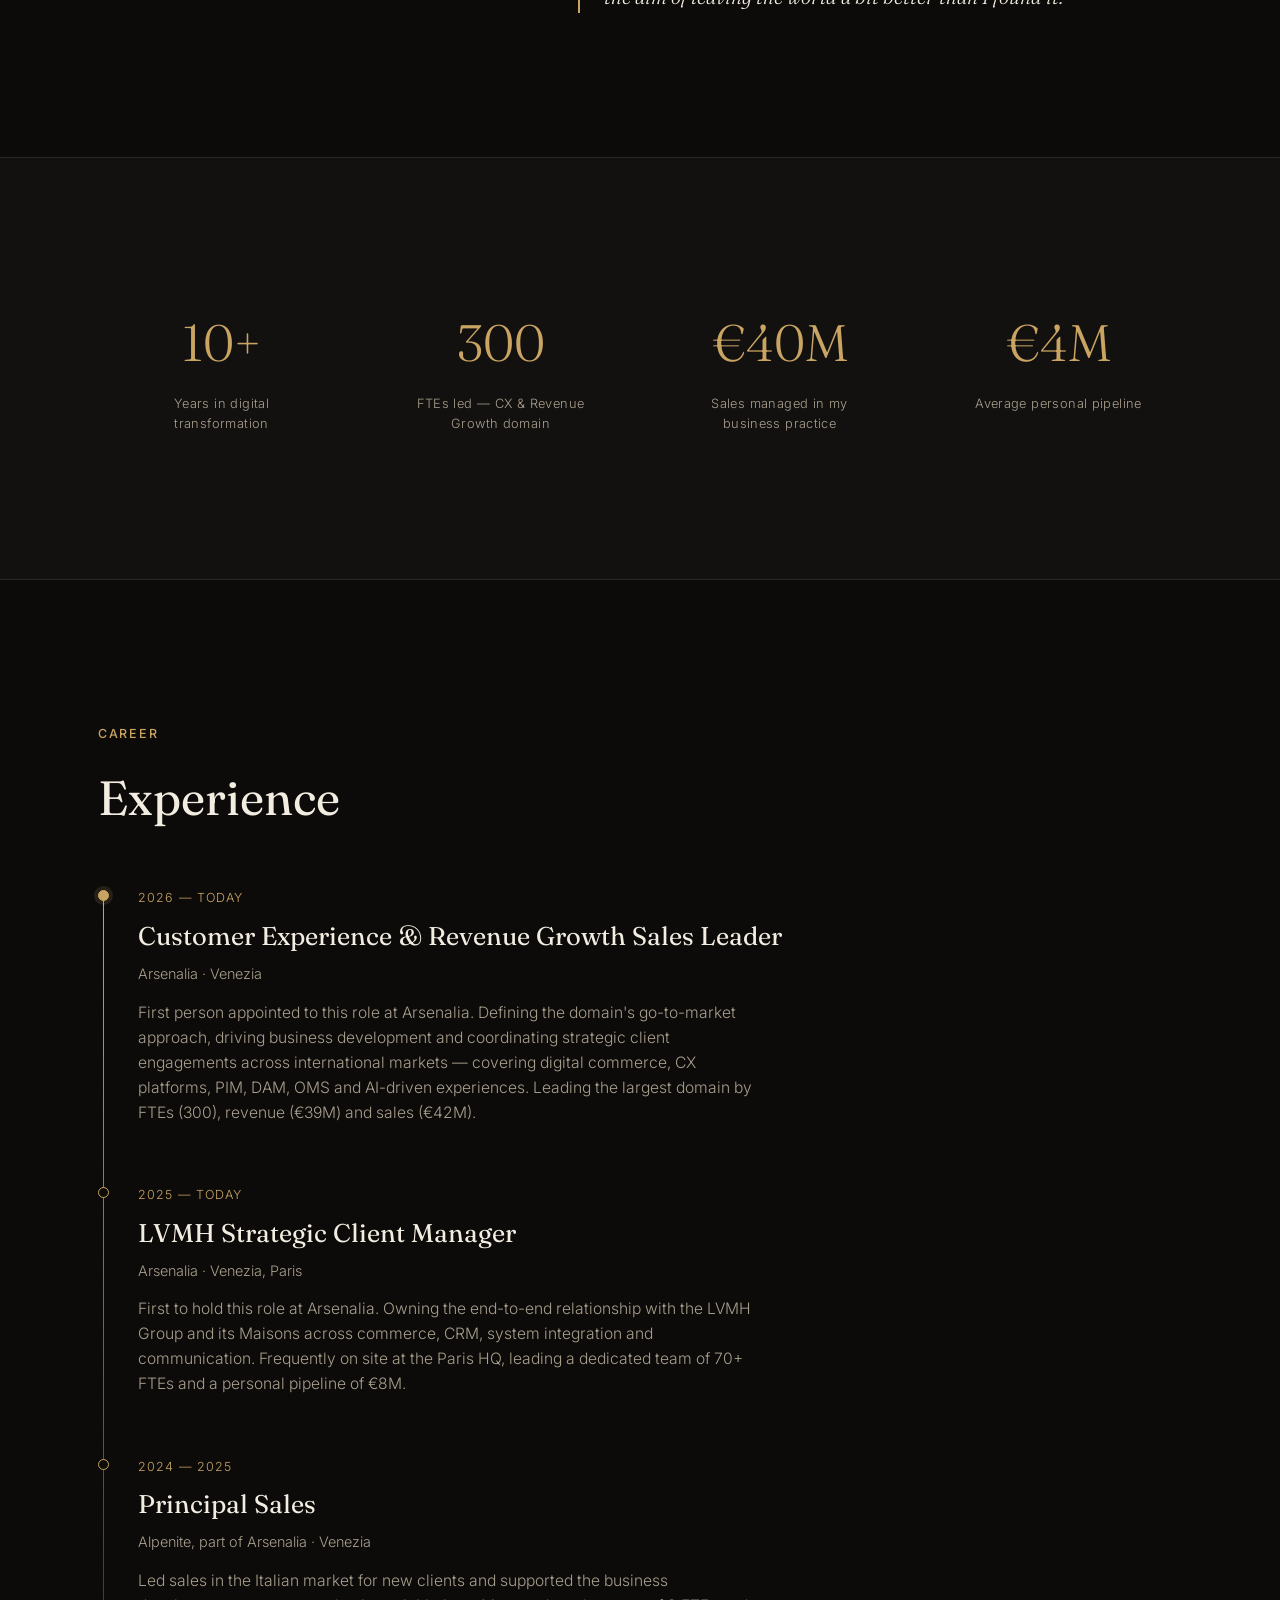
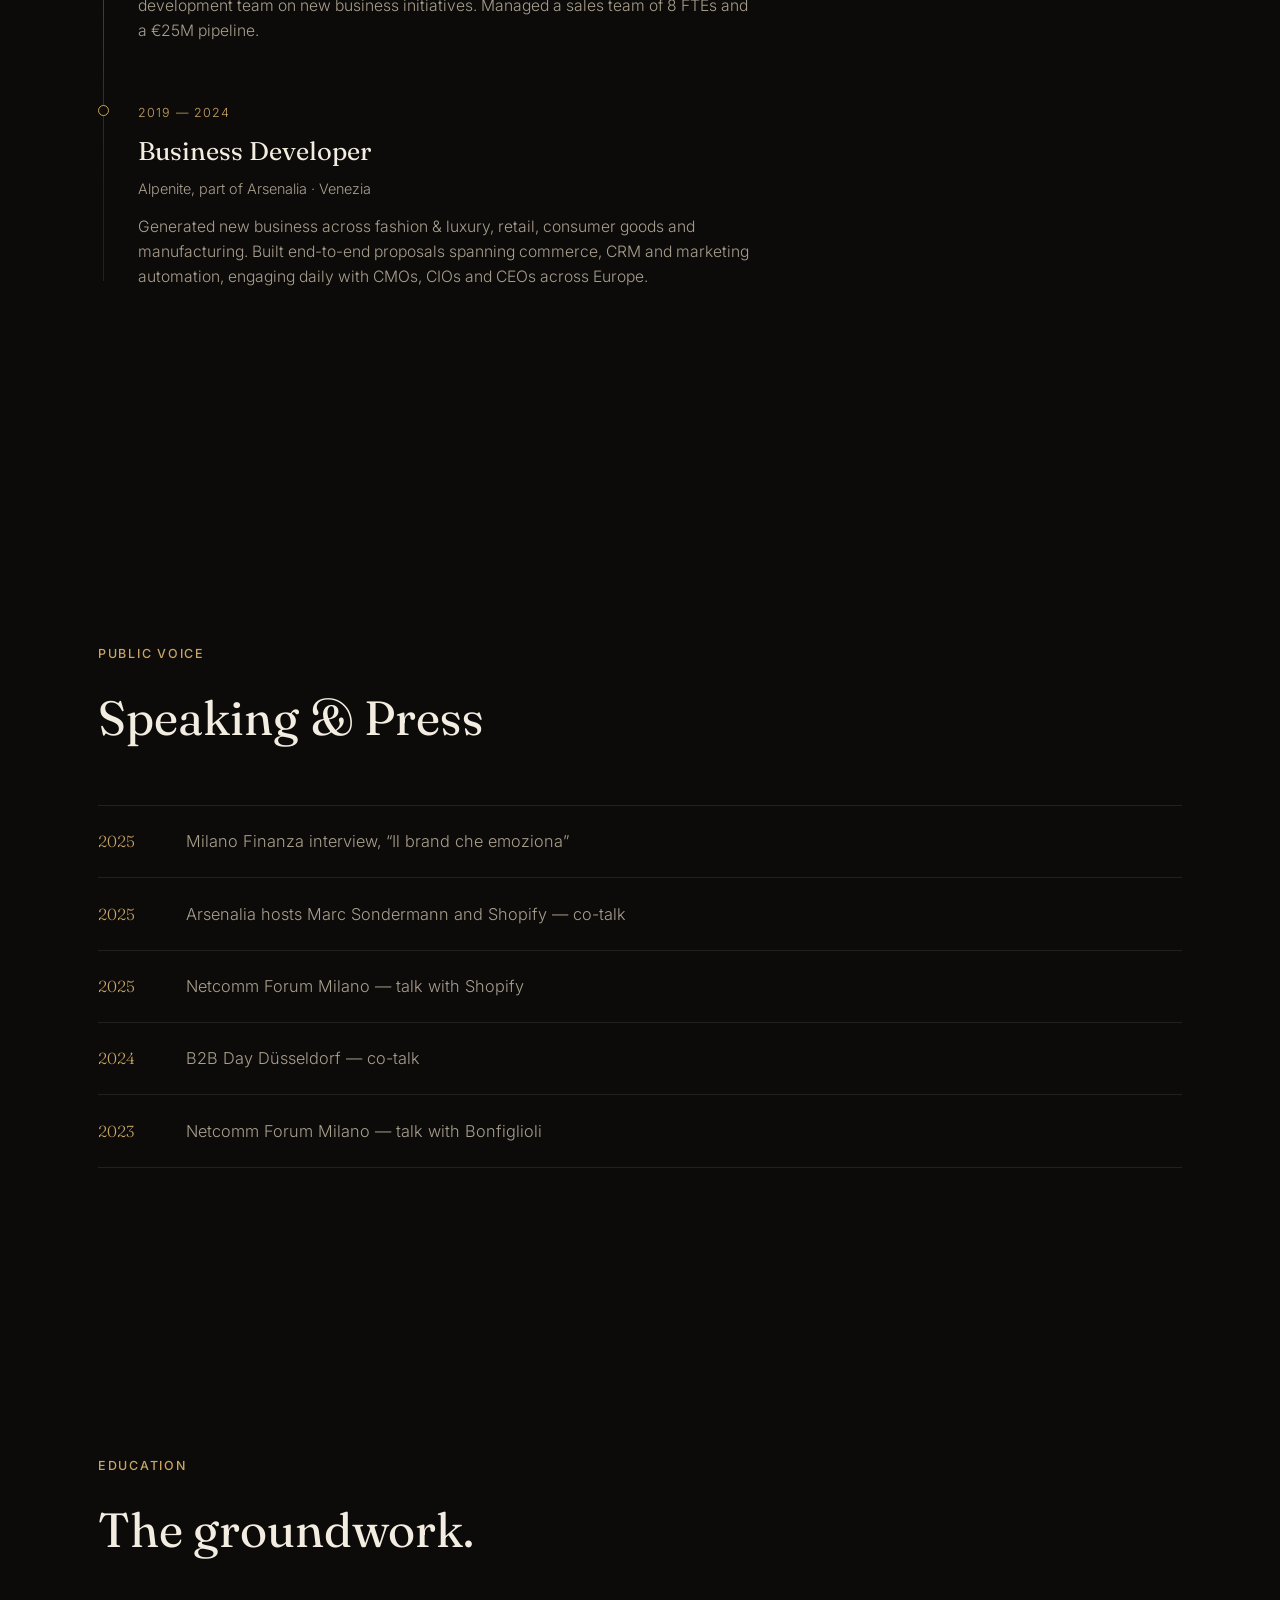
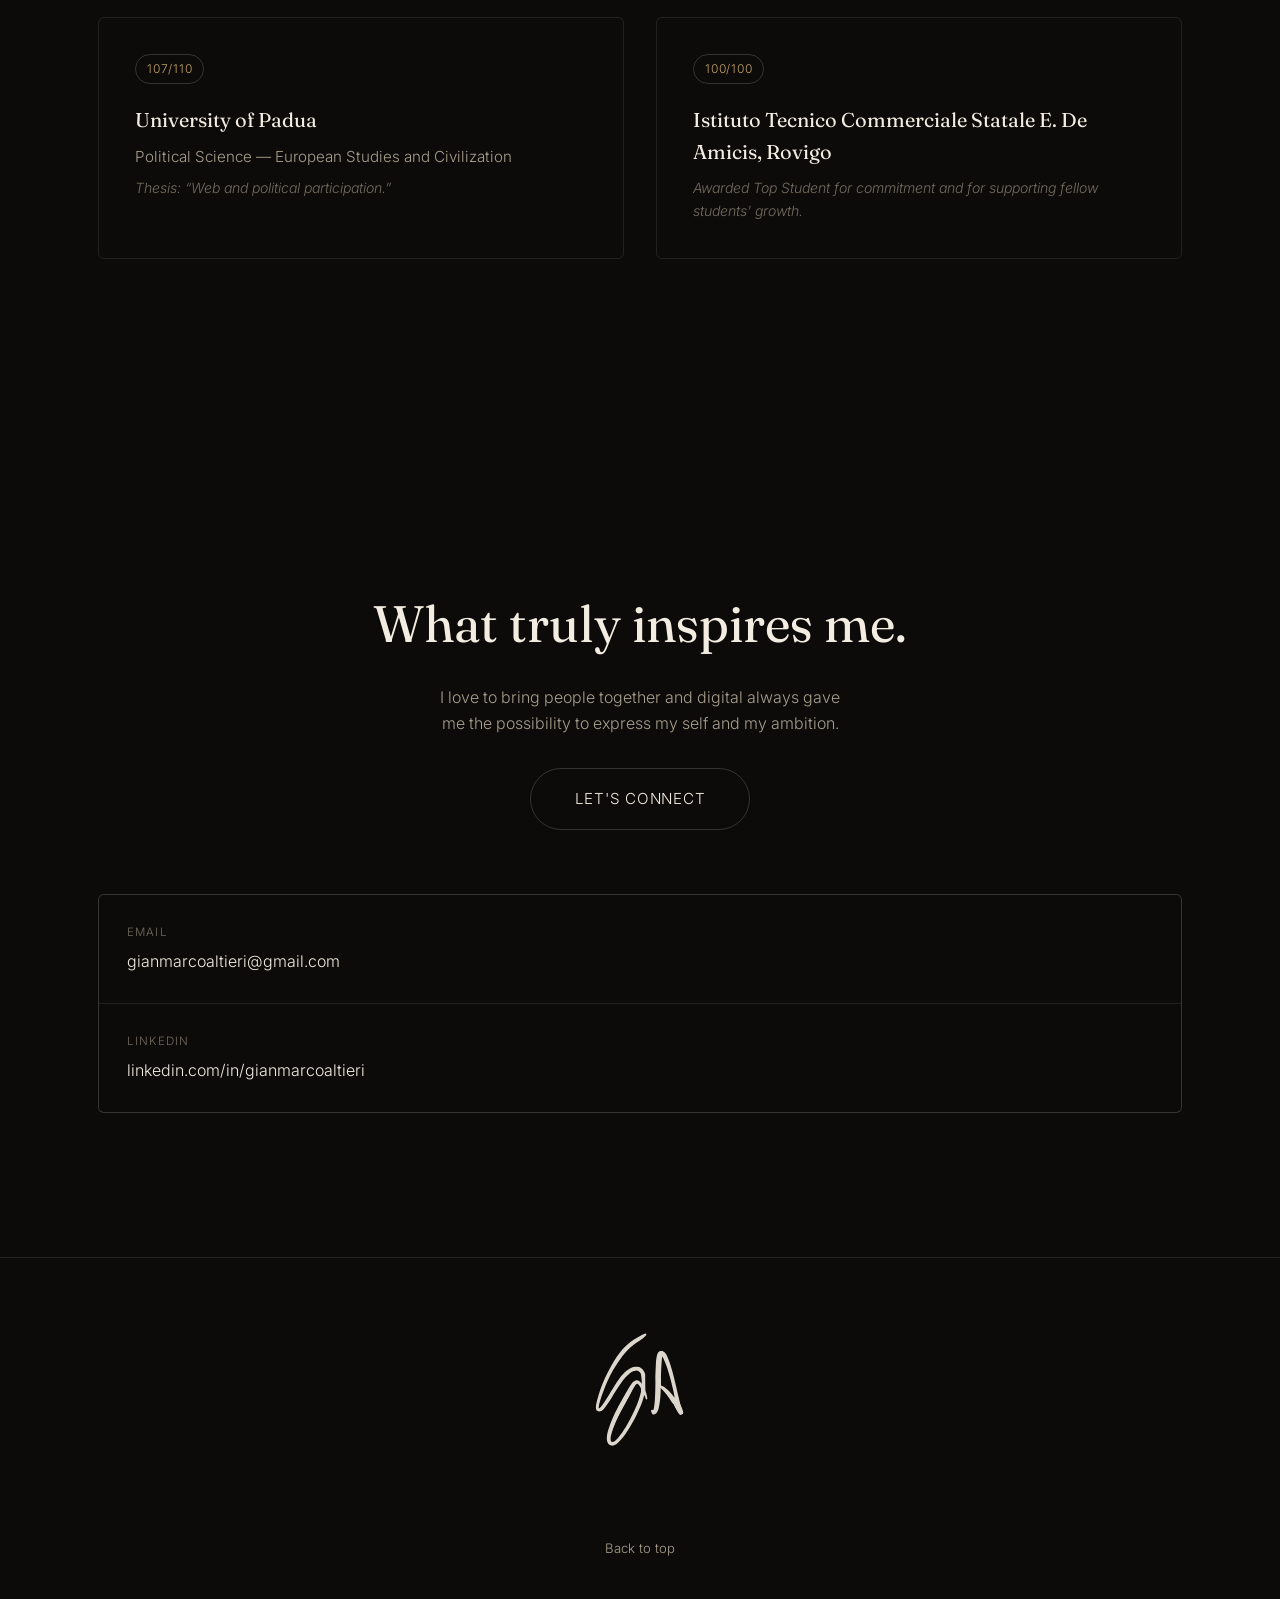
==== commit 4ce69797: "Signature: faster draw-on (3.3s -> 2.3s) and tighter G-A spacing Co-Authored-By: Claude Sonnet 5.5 <" ====
--- a/index.html
+++ b/index.html
@@ -307,13 +307,13 @@
 
 <footer class="site-footer">
   <div class="footer-signature">
-    <svg class="signature-svg" viewBox="245.2 203 29.4 32.4" role="img" aria-label="G.A. signature" xmlns="http://www.w3.org/2000/svg">
+    <svg class="signature-svg" viewBox="245.2 203 25.8 32.4" role="img" aria-label="G.A. signature" xmlns="http://www.w3.org/2000/svg">
       <defs>
-        <mask id="sigG" maskUnits="userSpaceOnUse" x="240" y="198" width="50" height="42"><g fill="none" stroke="#fff" stroke-linecap="round" stroke-linejoin="round" transform="translate(0 0)"><path class="sig-stroke" d="M259.56 204.22C259.01 204.57 257.08 205.82 256.31 206.37C255.53 206.91 255.44 207 254.93 207.49C254.42 207.98 253.79 208.64 253.26 209.29C252.72 209.94 252.24 210.63 251.73 211.42C251.22 212.2 250.72 213.02 250.21 213.99C249.69 214.96 249.17 215.97 248.66 217.22C248.14 218.46 247.44 220.38 247.11 221.47C246.77 222.55 246.7 223.25 246.63 223.74C246.56 224.23 246.64 224.26 246.71 224.39C246.77 224.52 246.88 224.51 247.01 224.52C247.13 224.52 247.3 224.54 247.48 224.44C247.66 224.34 247.17 225.24 248.11 223.89C249.04 222.54 252.14 217.74 253.11 216.32C254.07 214.89 253.57 215.67 253.91 215.32C254.24 214.96 254.77 214.45 255.13 214.17C255.49 213.88 255.73 213.74 256.08 213.62C256.43 213.49 256.93 213.43 257.26 213.44C257.58 213.45 257.82 213.53 258.06 213.67C258.29 213.8 258.49 213.96 258.66 214.24C258.82 214.52 258.99 214.38 259.06 215.34C259.12 216.3 259.08 219.16 259.03 219.99C258.98 220.82 258.94 219.86 258.78 220.32C258.62 220.77 258.51 221.62 258.08 222.72C257.65 223.81 256.77 225.69 256.18 226.87C255.59 228.04 255.13 228.84 254.53 229.77C253.93 230.69 253.13 231.78 252.58 232.42C252.03 233.05 251.56 233.38 251.23 233.59C250.9 233.8 250.78 233.71 250.58 233.69C250.38 233.67 250.14 233.58 250.01 233.47C249.87 233.35 249.83 233.26 249.78 232.99C249.73 232.72 249.59 232.51 249.71 231.84C249.82 231.17 250.16 229.93 250.48 228.99C250.81 228.05 250.78 227.94 251.66 226.22C252.53 224.49 254.93 220.13 255.76 218.67C256.58 217.2 256.41 217.67 256.63 217.42C256.85 217.16 256.9 217.17 257.06 217.12C257.21 217.07 257.43 217.1 257.56 217.12C257.68 217.13 257.7 217.1 257.83 217.22C257.96 217.33 258.15 217.65 258.33 217.79C258.51 217.93 258.83 218.02 258.93 218.07" pathLength="1" stroke-width="1.45" style="--d:1.87s;--t:0.00s"/><path class="sig-stroke" d="M259.08 220.04C259.17 220.1 259.49 220.16 259.63 220.39C259.77 220.62 259.86 221.24 259.91 221.42" pathLength="1" stroke-width="1.45" style="--d:0.18s;--t:1.87s"/></g></mask>
-        <mask id="sigA" maskUnits="userSpaceOnUse" x="300" y="198" width="40" height="42"><g fill="none" stroke="#fff" stroke-linecap="round" stroke-linejoin="round"><path class="sig-stroke" d="M314.92 225.07C314.99 225.01 315.2 225.06 315.34 224.7C315.48 224.34 315.64 223.55 315.74 222.92C315.84 222.29 315.86 222.82 315.94 220.92C316.02 219.03 316.14 213.42 316.24 211.57C316.34 209.72 316.45 210.15 316.52 209.82C316.58 209.49 316.56 209.65 316.64 209.6C316.72 209.54 316.83 209.48 316.99 209.5C317.15 209.52 317.46 209.62 317.59 209.7C317.72 209.78 317.54 209.4 317.79 209.97C318.04 210.55 318.72 212.18 319.07 213.15C319.41 214.12 319.52 214.51 319.84 215.8C320.17 217.09 320.81 219.91 321.02 220.87C321.22 221.84 321.12 221.37 321.09 221.6C321.07 221.83 320.68 221.64 320.87 222.25C321.05 222.85 321.97 224.73 322.19 225.22" pathLength="1" stroke-width="1.8" style="--d:0.72s;--t:2.30s"/><path class="sig-stroke" d="M316.09 217.95C316.15 218.01 316.3 218.24 316.47 218.32C316.63 218.4 316.87 218.33 317.07 218.42C317.26 218.52 317.3 218.56 317.64 218.9C317.98 219.24 318.69 219.98 319.09 220.47C319.49 220.97 319.77 221.56 320.07 221.85C320.36 222.14 320.67 222.19 320.84 222.2C321.02 222.21 321.07 222.02 321.12 221.92C321.16 221.83 321.09 221.67 321.09 221.62" pathLength="1" stroke-width="1.8" style="--d:0.18s;--t:3.07s"/></g></mask>
+        <mask id="sigG" maskUnits="userSpaceOnUse" x="240" y="198" width="50" height="42"><g fill="none" stroke="#fff" stroke-linecap="round" stroke-linejoin="round" transform="translate(0 0)"><path class="sig-stroke" d="M259.56 204.22C259.01 204.57 257.08 205.82 256.31 206.37C255.53 206.91 255.44 207 254.93 207.49C254.42 207.98 253.79 208.64 253.26 209.29C252.72 209.94 252.24 210.63 251.73 211.42C251.22 212.2 250.72 213.02 250.21 213.99C249.69 214.96 249.17 215.97 248.66 217.22C248.14 218.46 247.44 220.38 247.11 221.47C246.77 222.55 246.7 223.25 246.63 223.74C246.56 224.23 246.64 224.26 246.71 224.39C246.77 224.52 246.88 224.51 247.01 224.52C247.13 224.52 247.3 224.54 247.48 224.44C247.66 224.34 247.17 225.24 248.11 223.89C249.04 222.54 252.14 217.74 253.11 216.32C254.07 214.89 253.57 215.67 253.91 215.32C254.24 214.96 254.77 214.45 255.13 214.17C255.49 213.88 255.73 213.74 256.08 213.62C256.43 213.49 256.93 213.43 257.26 213.44C257.58 213.45 257.82 213.53 258.06 213.67C258.29 213.8 258.49 213.96 258.66 214.24C258.82 214.52 258.99 214.38 259.06 215.34C259.12 216.3 259.08 219.16 259.03 219.99C258.98 220.82 258.94 219.86 258.78 220.32C258.62 220.77 258.51 221.62 258.08 222.72C257.65 223.81 256.77 225.69 256.18 226.87C255.59 228.04 255.13 228.84 254.53 229.77C253.93 230.69 253.13 231.78 252.58 232.42C252.03 233.05 251.56 233.38 251.23 233.59C250.9 233.8 250.78 233.71 250.58 233.69C250.38 233.67 250.14 233.58 250.01 233.47C249.87 233.35 249.83 233.26 249.78 232.99C249.73 232.72 249.59 232.51 249.71 231.84C249.82 231.17 250.16 229.93 250.48 228.99C250.81 228.05 250.78 227.94 251.66 226.22C252.53 224.49 254.93 220.13 255.76 218.67C256.58 217.2 256.41 217.67 256.63 217.42C256.85 217.16 256.9 217.17 257.06 217.12C257.21 217.07 257.43 217.1 257.56 217.12C257.68 217.13 257.7 217.1 257.83 217.22C257.96 217.33 258.15 217.65 258.33 217.79C258.51 217.93 258.83 218.02 258.93 218.07" pathLength="1" stroke-width="1.45" style="--d:1.30s;--t:0.00s"/><path class="sig-stroke" d="M259.08 220.04C259.17 220.1 259.49 220.16 259.63 220.39C259.77 220.62 259.86 221.24 259.91 221.42" pathLength="1" stroke-width="1.45" style="--d:0.18s;--t:1.30s"/></g></mask>
+        <mask id="sigA" maskUnits="userSpaceOnUse" x="300" y="198" width="40" height="42"><g fill="none" stroke="#fff" stroke-linecap="round" stroke-linejoin="round"><path class="sig-stroke" d="M314.92 225.07C314.99 225.01 315.2 225.06 315.34 224.7C315.48 224.34 315.64 223.55 315.74 222.92C315.84 222.29 315.86 222.82 315.94 220.92C316.02 219.03 316.14 213.42 316.24 211.57C316.34 209.72 316.45 210.15 316.52 209.82C316.58 209.49 316.56 209.65 316.64 209.6C316.72 209.54 316.83 209.48 316.99 209.5C317.15 209.52 317.46 209.62 317.59 209.7C317.72 209.78 317.54 209.4 317.79 209.97C318.04 210.55 318.72 212.18 319.07 213.15C319.41 214.12 319.52 214.51 319.84 215.8C320.17 217.09 320.81 219.91 321.02 220.87C321.22 221.84 321.12 221.37 321.09 221.6C321.07 221.83 320.68 221.64 320.87 222.25C321.05 222.85 321.97 224.73 322.19 225.22" pathLength="1" stroke-width="1.8" style="--d:0.50s;--t:1.58s"/><path class="sig-stroke" d="M316.09 217.95C316.15 218.01 316.3 218.24 316.47 218.32C316.63 218.4 316.87 218.33 317.07 218.42C317.26 218.52 317.3 218.56 317.64 218.9C317.98 219.24 318.69 219.98 319.09 220.47C319.49 220.97 319.77 221.56 320.07 221.85C320.36 222.14 320.67 222.19 320.84 222.2C321.02 222.21 321.07 222.02 321.12 221.92C321.16 221.83 321.09 221.67 321.09 221.62" pathLength="1" stroke-width="1.8" style="--d:0.18s;--t:2.11s"/></g></mask>
       </defs>
       <g mask="url(#sigG)"><path fill="currentColor" d="M 250.06 234.08 C 249.25 233.72 249 232.5 249.39 230.73 C 249.72 229.23 251.16 225.66 252.12 223.96 C 252.42 223.43 253.25 221.95 253.96 220.68 C 255.4 218.13 255.88 217.38 256.3 217.02 C 257.05 216.39 257.79 216.43 258.32 217.12 L 258.64 217.54 L 258.64 217.12 C 258.64 216.3 258.46 215.04 258.3 214.71 C 258.22 214.52 257.99 214.27 257.8 214.14 C 257.5 213.95 257.36 213.93 256.95 213.97 C 256.19 214.05 255.69 214.36 254.66 215.38 C 253.7 216.34 253.25 216.98 250.56 221.2 C 248.54 224.36 247.97 224.98 247.09 224.98 C 245.99 224.98 245.98 223.86 247.04 220.38 C 248.23 216.47 250.64 211.71 252.8 209 C 254.29 207.13 255.72 205.95 258.07 204.66 C 259.57 203.83 259.8 203.77 259.88 204.2 C 259.93 204.44 259.04 205.26 257.95 205.97 C 256.4 206.98 255.56 207.64 254.68 208.58 C 253.08 210.27 251.28 212.95 249.91 215.68 C 248.67 218.18 247.16 222.36 247.05 223.61 C 247 224.19 247 224.22 247.18 224.12 C 247.65 223.87 248.25 223.04 249.85 220.43 C 252.32 216.41 253 215.43 254.03 214.43 C 255.27 213.21 256.43 212.73 257.6 212.95 C 258.35 213.09 258.92 213.55 259.29 214.3 L 259.56 214.86 L 259.58 217.12 C 259.59 218.98 259.62 219.44 259.76 219.78 C 259.85 220 259.98 220.49 260.05 220.86 C 260.16 221.43 260.16 221.56 260.05 221.67 C 259.86 221.88 259.75 221.75 259.57 221.09 C 259.38 220.41 259.33 220.44 259.08 221.39 C 258.8 222.5 258.26 223.81 257.29 225.8 C 255.69 229.07 254 231.67 252.49 233.17 C 251.82 233.84 251.62 233.98 251.16 234.12 C 250.52 234.3 250.56 234.3 250.06 234.08M 251.41 232.96 C 252.04 232.55 253.62 230.41 254.71 228.52 C 256.79 224.91 258.45 220.73 258.45 219.11 C 258.45 218.77 257.98 217.91 257.65 217.64 C 257.25 217.3 256.91 217.75 255.57 220.34 C 255.09 221.28 254.25 222.82 253.7 223.78 C 251.74 227.18 250.22 230.93 250.22 232.39 C 250.22 233.32 250.59 233.49 251.41 232.96"/></g>
-      <g transform="translate(-49.5 0)"><g mask="url(#sigA)"><path fill="currentColor" d="M 321.84 225.84 C 321.75 225.79 321.59 225.57 321.48 225.37 C 321.38 225.16 320.79 224.18 320.17 223.17 C 319.03 221.34 318.27 220.29 317.28 219.22 L 316.75 218.64 L 316.74 219.61 C 316.73 220.91 316.5 223.02 316.25 223.96 C 315.98 225.02 315.63 225.57 315.12 225.75 C 314.63 225.92 314.5 225.84 314.26 225.21 C 314.1 224.8 314.1 224.76 314.25 224.61 C 314.39 224.48 314.45 224.47 314.6 224.57 C 314.77 224.67 314.79 224.64 314.89 224.22 C 315.16 223.01 315.29 221 315.32 216.93 C 315.38 210.94 315.61 209.19 316.44 208.76 C 317.28 208.33 318.04 208.91 318.67 210.46 C 319.48 212.43 320.01 214.25 320.95 218.4 C 321.74 221.89 321.99 222.8 322.5 224.16 C 322.69 224.64 322.84 225.17 322.84 225.34 C 322.84 225.82 322.29 226.1 321.84 225.84M 320.61 221.35 C 320.61 221.32 320.59 221.3 320.56 221.3 C 320.54 221.3 320.51 221.32 320.51 221.35 C 320.51 221.38 320.54 221.39 320.56 221.39 C 320.59 221.39 320.61 221.38 320.61 221.35M 320.18 219.45 C 319.36 215.71 318.52 212.91 317.66 211.07 C 317.42 210.55 317.2 210.15 317.18 210.18 C 317.07 210.28 316.83 214.41 316.84 216.09 L 316.84 217.96 L 317.44 218.24 C 318.11 218.56 319.29 219.67 320.03 220.66 C 320.26 220.98 320.46 221.2 320.48 221.14 C 320.5 221.08 320.36 220.32 320.18 219.45"/></g></g>
+      <g transform="translate(-53 0)"><g mask="url(#sigA)"><path fill="currentColor" d="M 321.84 225.84 C 321.75 225.79 321.59 225.57 321.48 225.37 C 321.38 225.16 320.79 224.18 320.17 223.17 C 319.03 221.34 318.27 220.29 317.28 219.22 L 316.75 218.64 L 316.74 219.61 C 316.73 220.91 316.5 223.02 316.25 223.96 C 315.98 225.02 315.63 225.57 315.12 225.75 C 314.63 225.92 314.5 225.84 314.26 225.21 C 314.1 224.8 314.1 224.76 314.25 224.61 C 314.39 224.48 314.45 224.47 314.6 224.57 C 314.77 224.67 314.79 224.64 314.89 224.22 C 315.16 223.01 315.29 221 315.32 216.93 C 315.38 210.94 315.61 209.19 316.44 208.76 C 317.28 208.33 318.04 208.91 318.67 210.46 C 319.48 212.43 320.01 214.25 320.95 218.4 C 321.74 221.89 321.99 222.8 322.5 224.16 C 322.69 224.64 322.84 225.17 322.84 225.34 C 322.84 225.82 322.29 226.1 321.84 225.84M 320.61 221.35 C 320.61 221.32 320.59 221.3 320.56 221.3 C 320.54 221.3 320.51 221.32 320.51 221.35 C 320.51 221.38 320.54 221.39 320.56 221.39 C 320.59 221.39 320.61 221.38 320.61 221.35M 320.18 219.45 C 319.36 215.71 318.52 212.91 317.66 211.07 C 317.42 210.55 317.2 210.15 317.18 210.18 C 317.07 210.28 316.83 214.41 316.84 216.09 L 316.84 217.96 L 317.44 218.24 C 318.11 218.56 319.29 219.67 320.03 220.66 C 320.26 220.98 320.46 221.2 320.48 221.14 C 320.5 221.08 320.36 220.32 320.18 219.45"/></g></g>
     </svg>
   </div>
   <a href="#top" class="footer-back" data-i18n="footer.back">Back to top</a>
